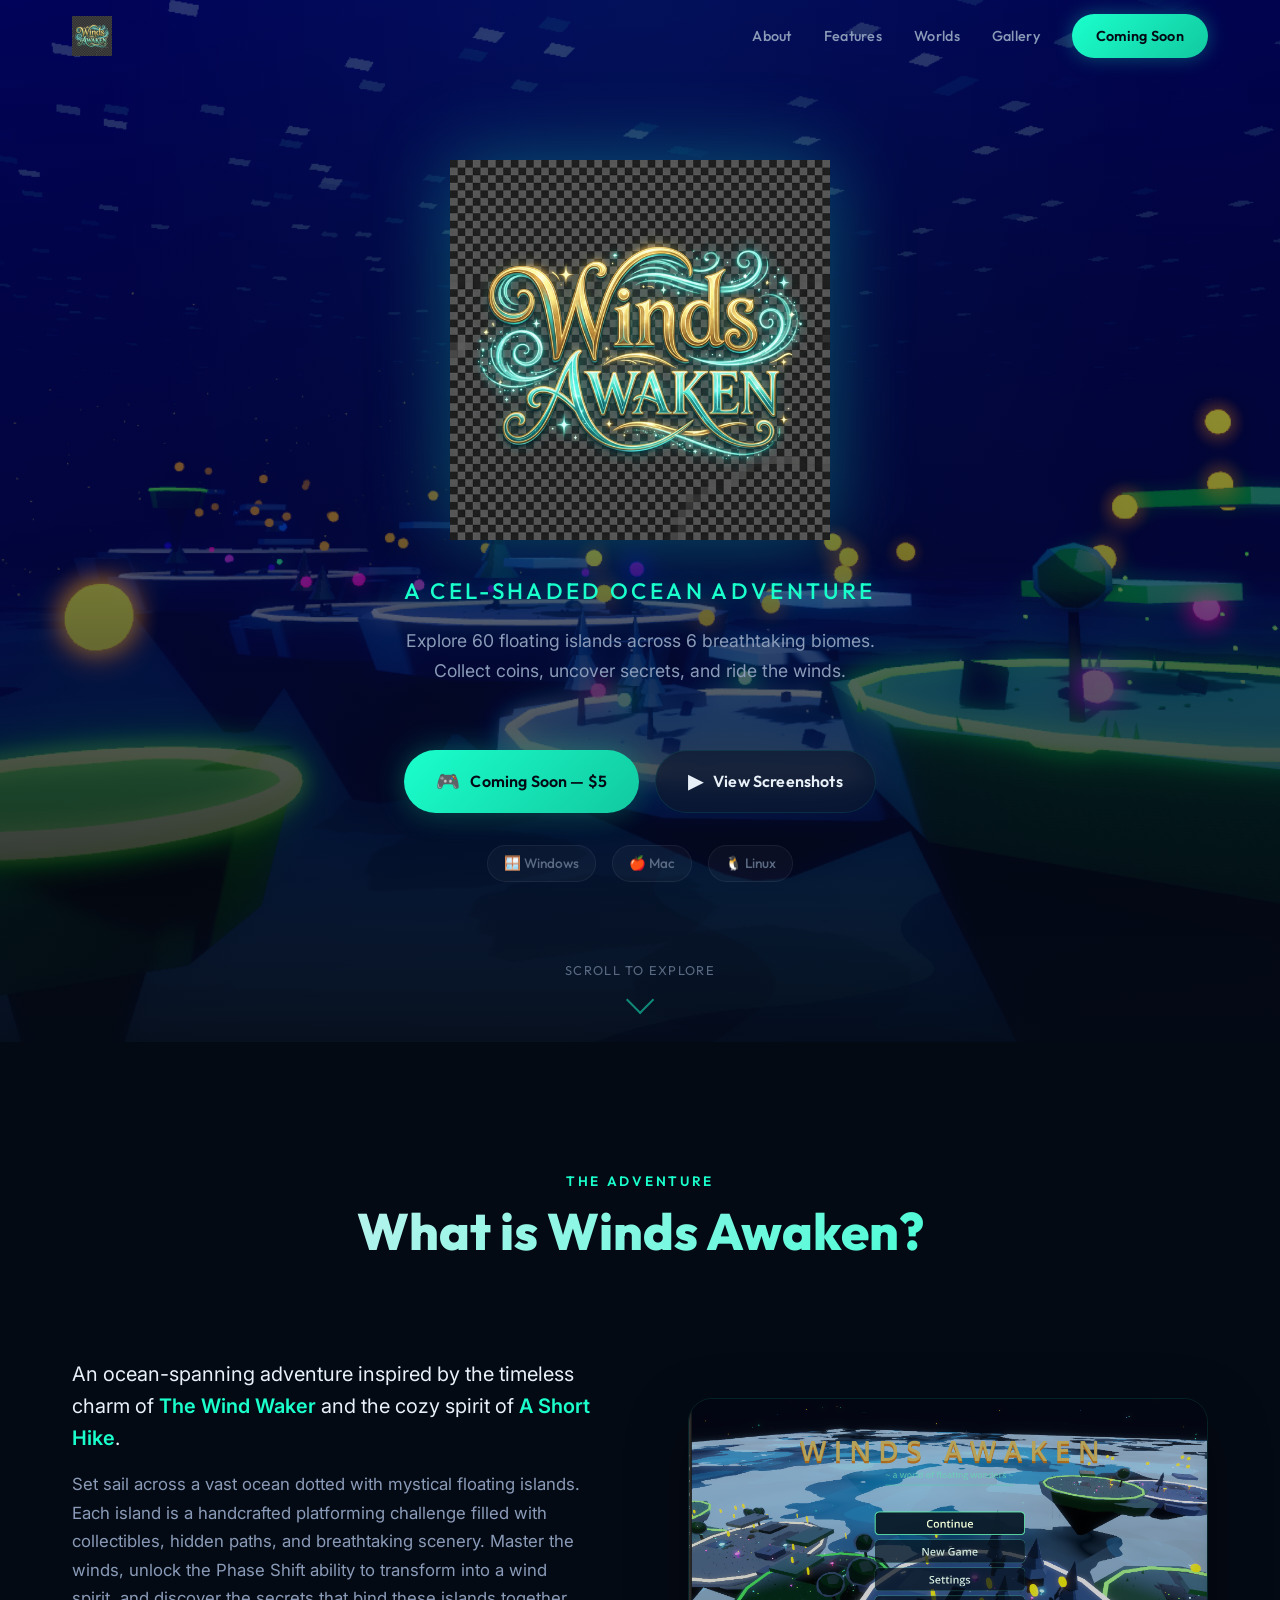
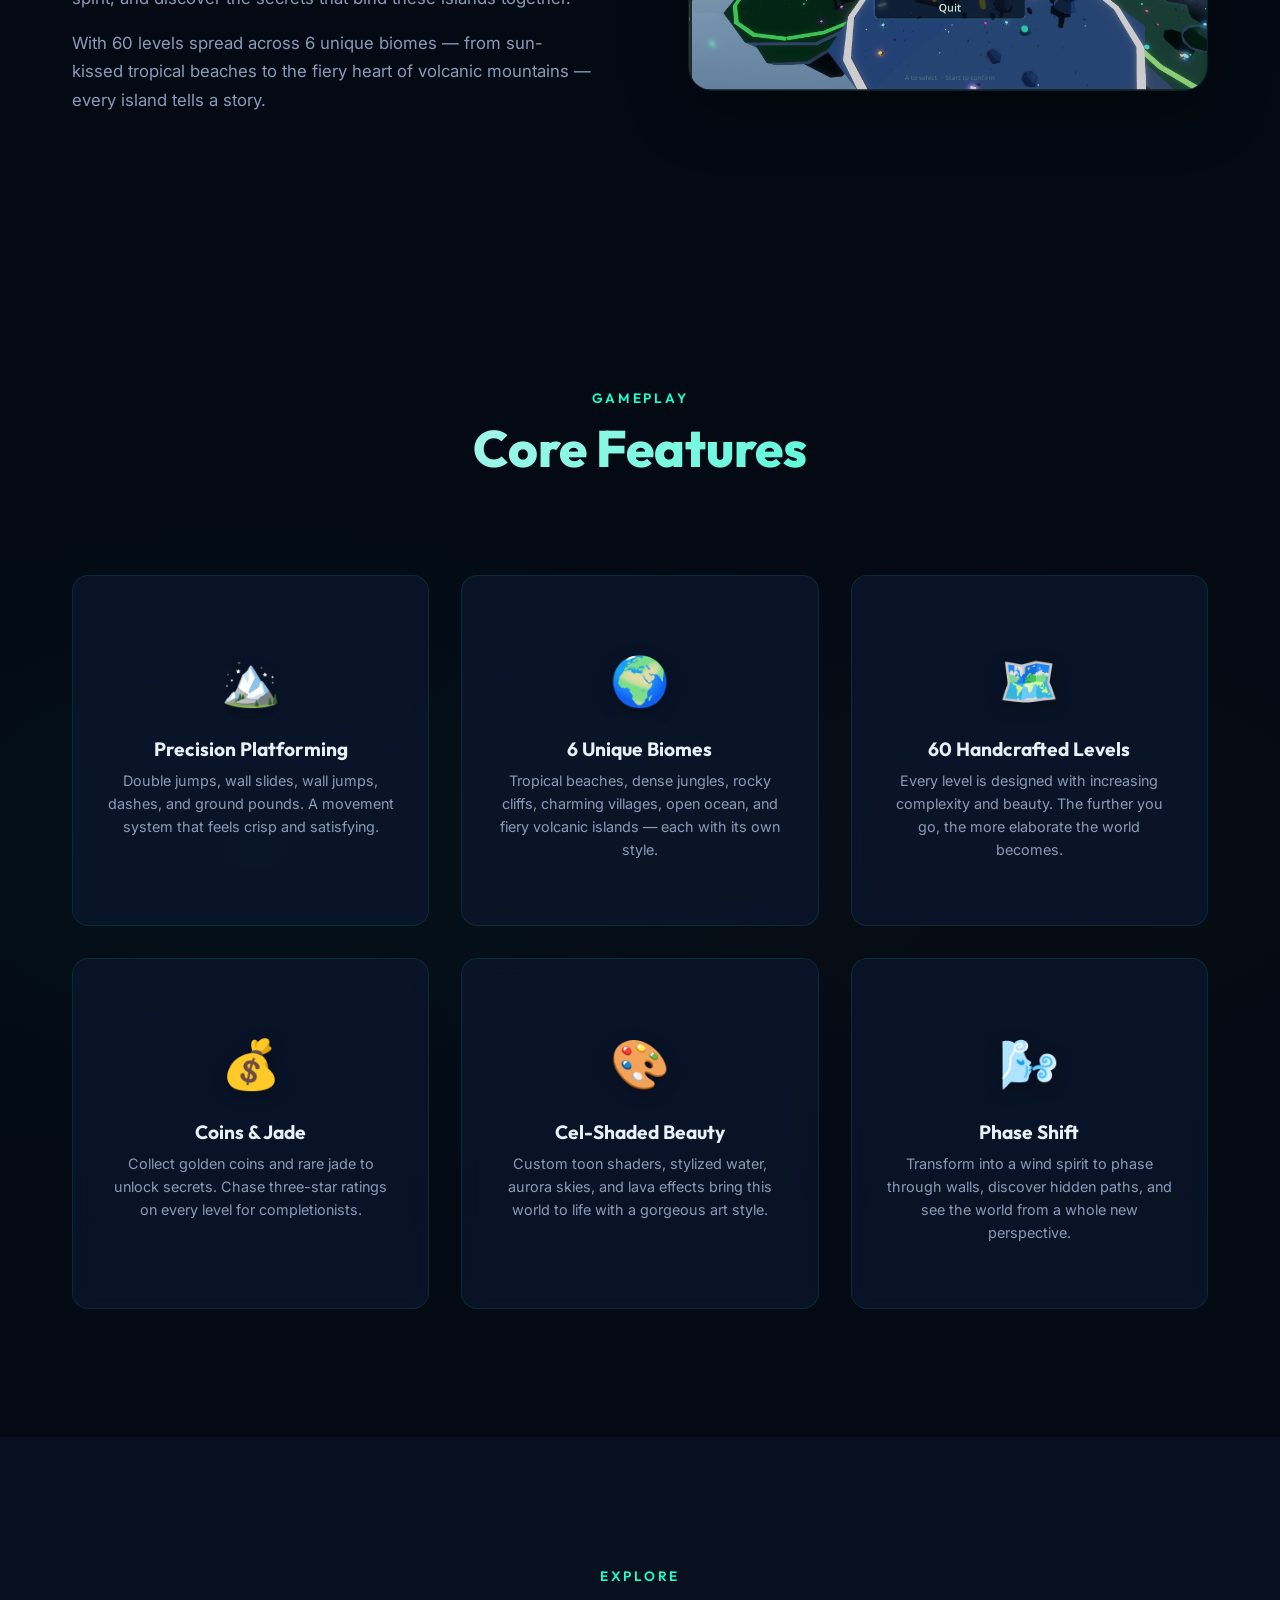
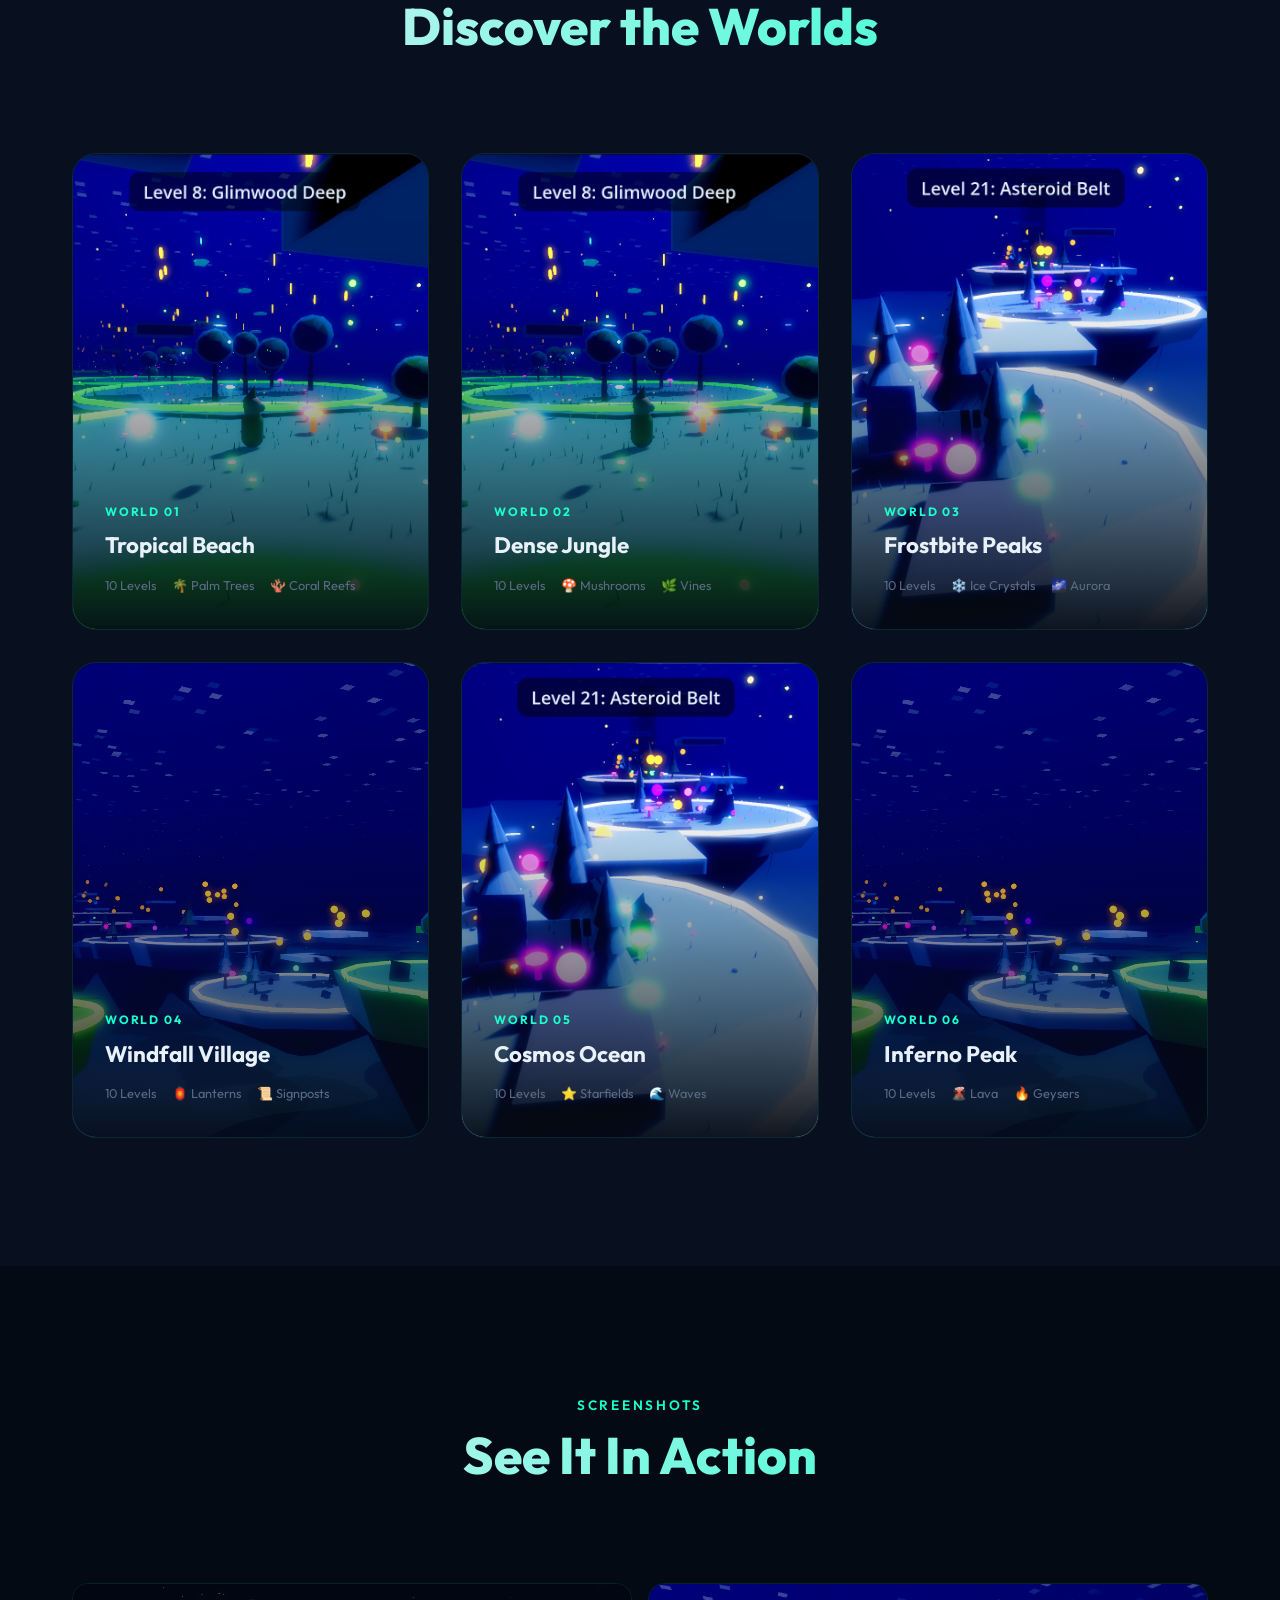
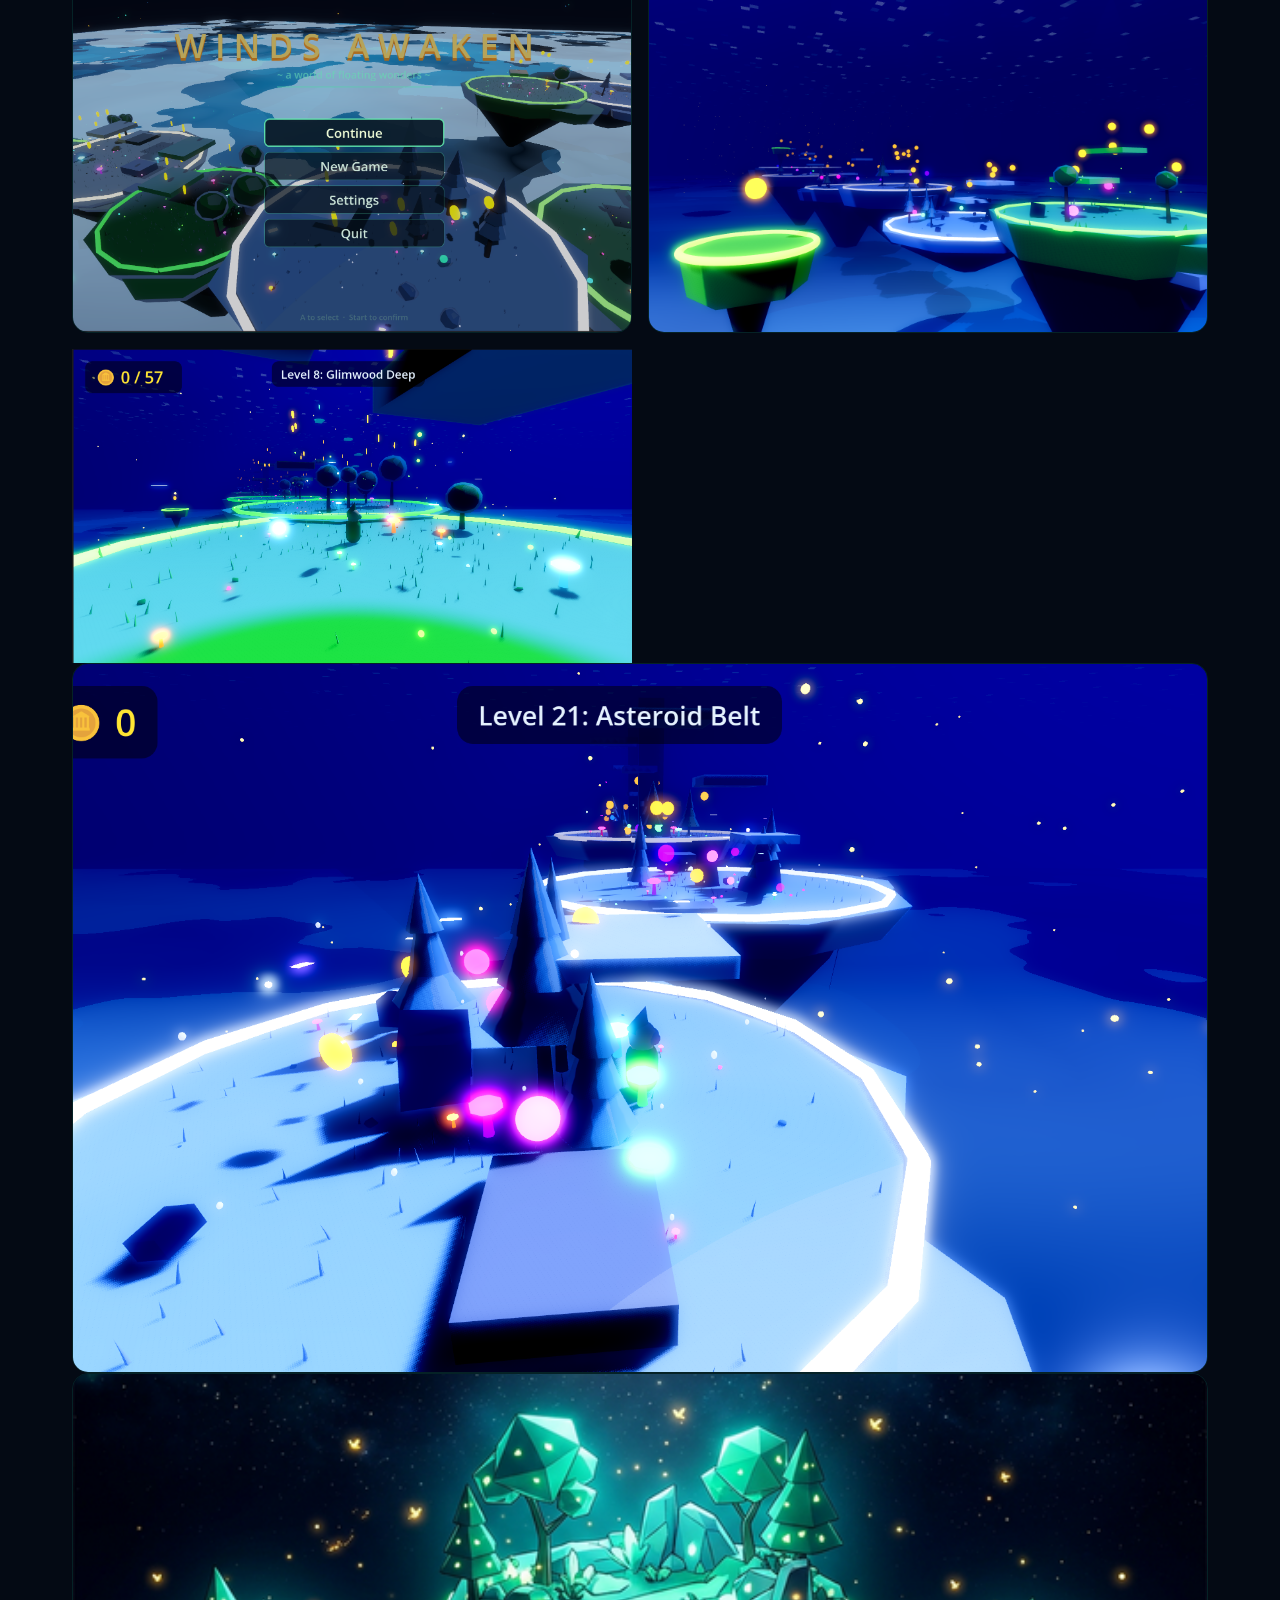
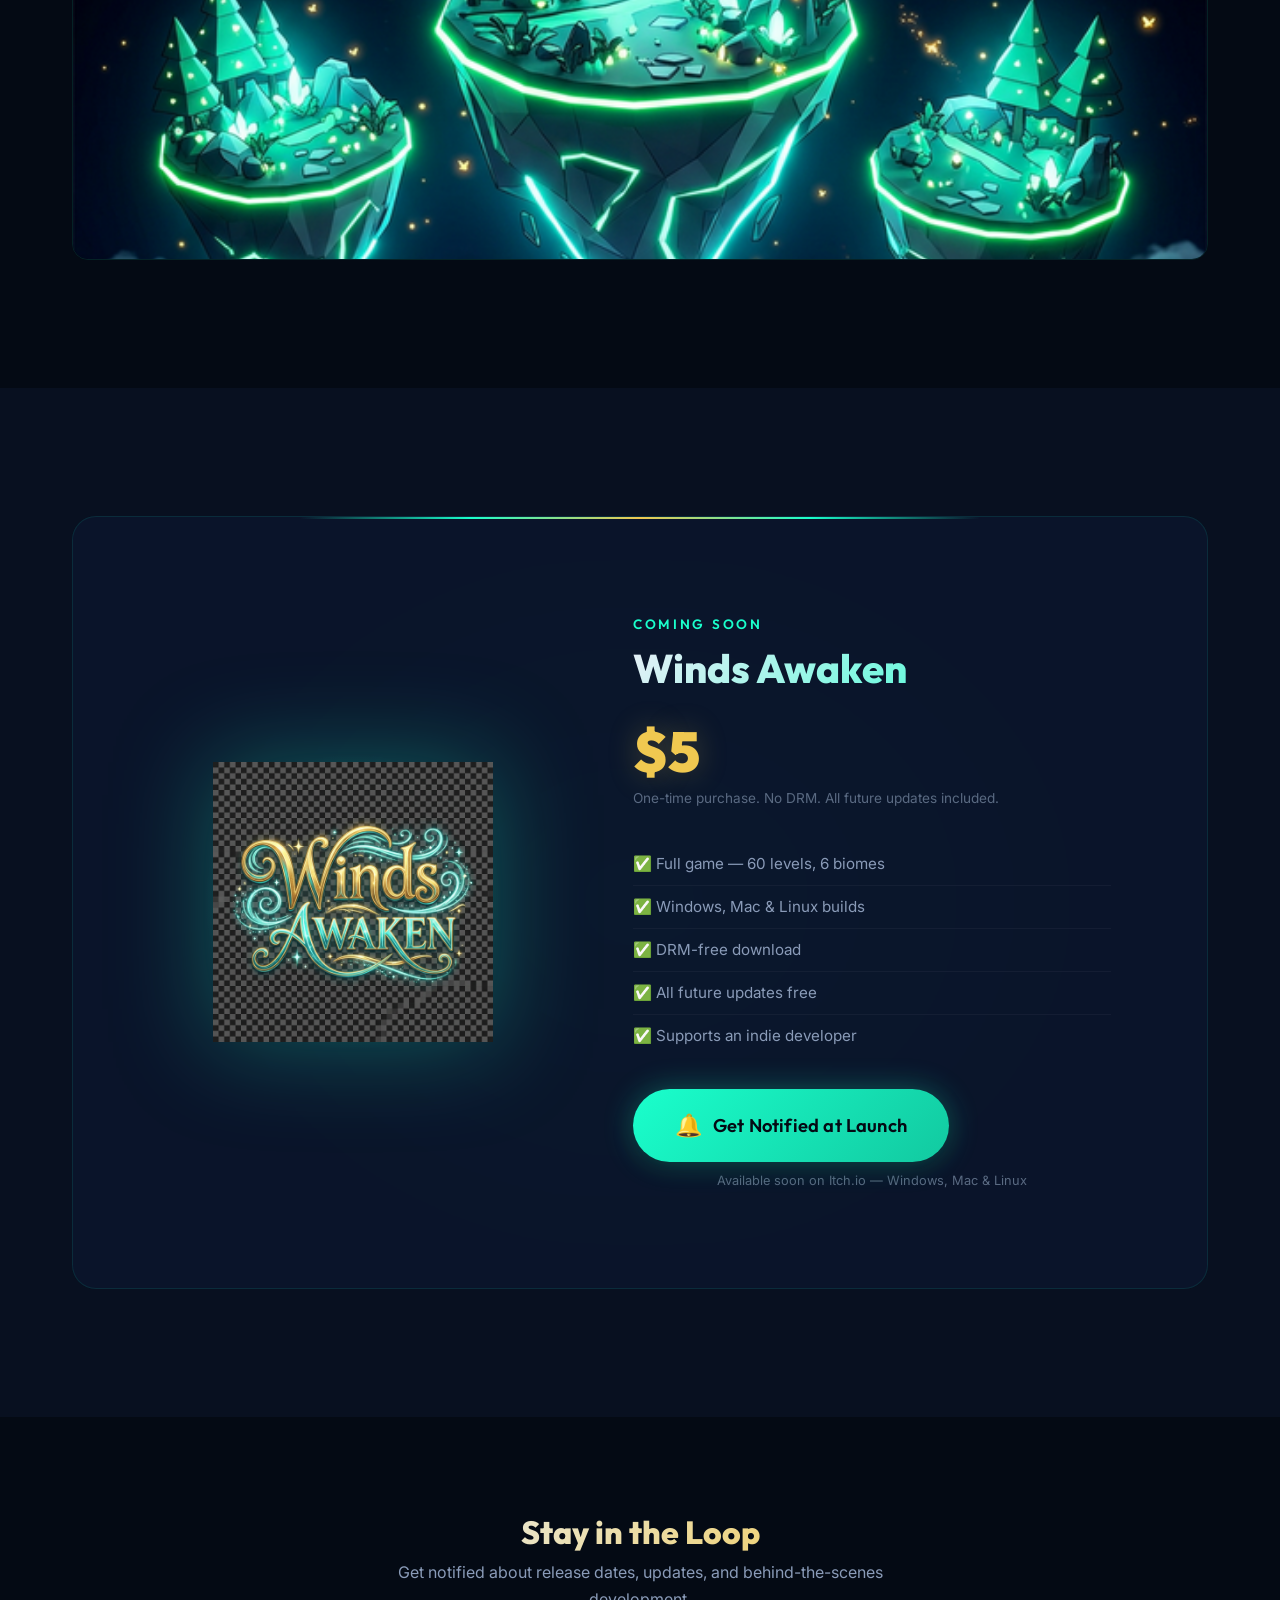
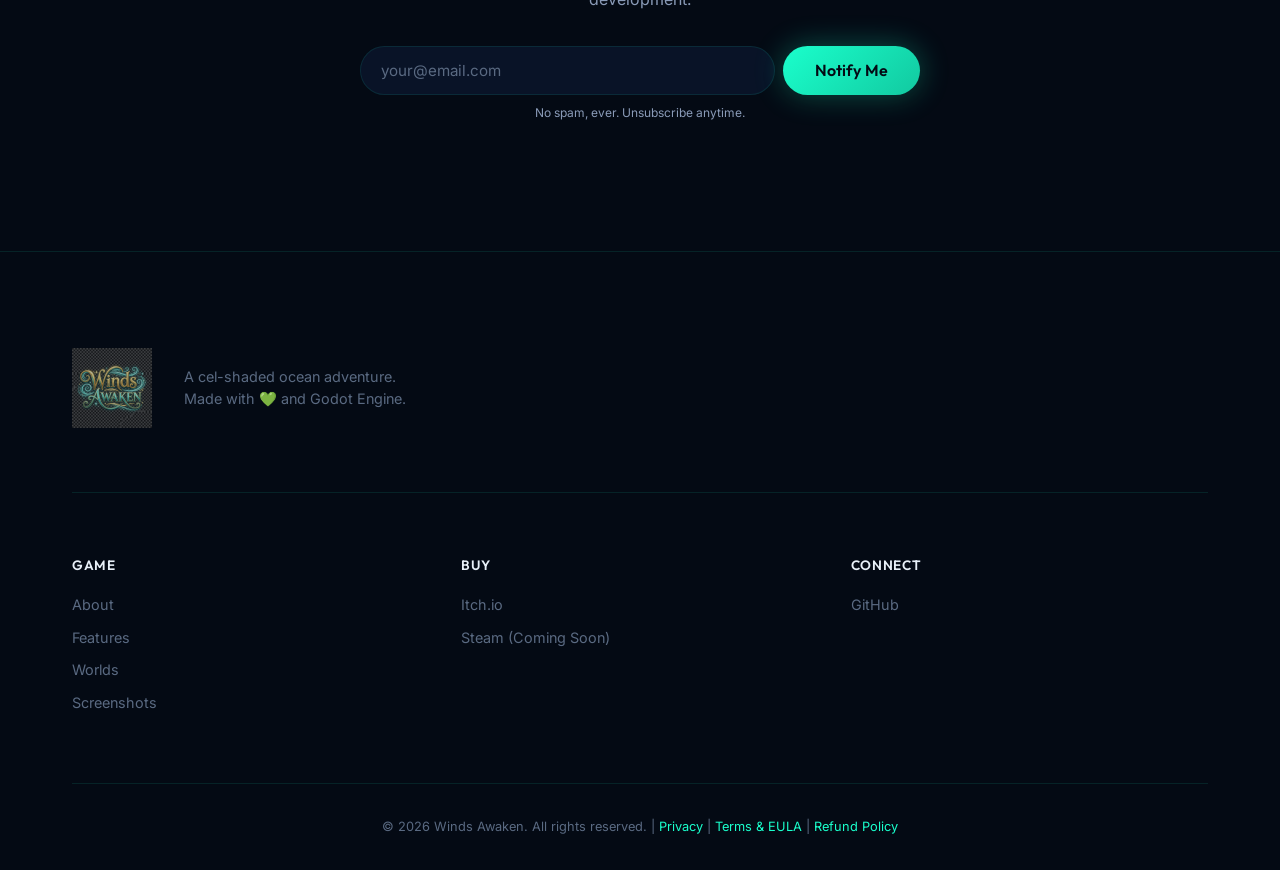
==== index.html @ 96339c9c "Initial website - Winds Awaken game landing page" ====
<!DOCTYPE html>
<html lang="en">

<head>
    <meta charset="UTF-8">
    <meta name="viewport" content="width=device-width, initial-scale=1.0">
    <title>Winds Awaken — Cel-Shaded Ocean Adventure</title>
    <meta name="description"
        content="Explore 60 handcrafted floating islands across 6 breathtaking biomes in this Wind Waker-inspired cel-shaded 3D platformer. Coming soon for Windows, Mac & Linux.">
    <meta name="keywords"
        content="Winds Awaken, indie game, 3D platformer, cel-shaded, Wind Waker, floating islands, adventure game">
    <meta property="og:title" content="Winds Awaken — Cel-Shaded Ocean Adventure">
    <meta property="og:description"
        content="Explore 60 floating islands across 6 breathtaking biomes. A Wind Waker-inspired cel-shaded 3D platformer.">
    <meta property="og:image" content="images/image2.png">
    <meta property="og:type" content="website">
    <meta name="twitter:card" content="summary_large_image">
    <link rel="preconnect" href="https://fonts.googleapis.com">
    <link rel="preconnect" href="https://fonts.gstatic.com" crossorigin>
    <link
        href="https://fonts.googleapis.com/css2?family=Outfit:wght@300;400;500;600;700;800;900&family=Inter:wght@300;400;500;600&display=swap"
        rel="stylesheet">
    <link rel="stylesheet" href="style.css">
    <link rel="icon" type="image/png" href="images/game_logo.png">
</head>

<body>
    <!-- Wind particles canvas -->
    <canvas id="wind-particles"></canvas>

    <!-- Navigation -->
    <nav id="main-nav">
        <div class="nav-inner">
            <a href="#" class="nav-logo">
                <img src="images/game_logo.png" alt="Winds Awaken Logo" class="nav-logo-img">
            </a>
            <div class="nav-links">
                <a href="#about" class="nav-link">About</a>
                <a href="#features" class="nav-link">Features</a>
                <a href="#worlds" class="nav-link">Worlds</a>
                <a href="#gallery" class="nav-link">Gallery</a>
                <a href="#buy" class="nav-link nav-cta">Coming Soon</a>
            </div>
            <button class="nav-toggle" id="nav-toggle" aria-label="Toggle navigation">
                <span></span><span></span><span></span>
            </button>
        </div>
    </nav>

    <!-- Hero Section -->
    <section id="hero">
        <div class="hero-bg">
            <img src="images/image2.png" alt="Winds Awaken — Floating Islands" class="hero-img">
            <div class="hero-overlay"></div>
        </div>
        <div class="hero-content">
            <img src="images/game_logo.png" alt="Winds Awaken" class="hero-logo" id="hero-logo">
            <p class="hero-tagline">A Cel-Shaded Ocean Adventure</p>
            <p class="hero-sub">Explore 60 floating islands across 6 breathtaking biomes.<br>Collect coins, uncover
                secrets, and ride the winds.</p>
            <div class="hero-actions">
                <a href="#buy" class="btn btn-primary" id="hero-buy-btn">
                    <span class="btn-icon">🎮</span>
                    Coming Soon — $5
                </a>
                <a href="#gallery" class="btn btn-secondary" id="hero-trailer-btn">
                    <span class="btn-icon">▶</span>
                    View Screenshots
                </a>
            </div>
            <div class="hero-platforms">
                <span class="platform-badge" id="platform-windows">🪟 Windows</span>
                <span class="platform-badge" id="platform-mac">🍎 Mac</span>
                <span class="platform-badge" id="platform-linux">🐧 Linux</span>
            </div>
        </div>
        <div class="hero-scroll-indicator" id="scroll-indicator">
            <span>Scroll to explore</span>
            <div class="scroll-arrow"></div>
        </div>
    </section>

    <!-- About Section -->
    <section id="about">
        <div class="section-inner">
            <div class="section-header">
                <span class="section-label">The Adventure</span>
                <h2>What is Winds Awaken?</h2>
            </div>
            <div class="about-grid">
                <div class="about-text">
                    <p class="about-lead">An ocean-spanning adventure inspired by the timeless charm of <strong>The Wind
                            Waker</strong> and the cozy spirit of <strong>A Short Hike</strong>.</p>
                    <p>Set sail across a vast ocean dotted with mystical floating islands. Each island is a handcrafted
                        platforming challenge filled with collectibles, hidden paths, and breathtaking scenery. Master
                        the winds, unlock the Phase Shift ability to transform into a wind spirit, and discover the
                        secrets that bind these islands together.</p>
                    <p>With 60 levels spread across 6 unique biomes — from sun-kissed tropical beaches to the fiery
                        heart of volcanic mountains — every island tells a story.</p>
                </div>
                <div class="about-visual">
                    <img src="images/title-screen.png" alt="Winds Awaken Title Screen" class="about-img">
                    <div class="about-img-glow"></div>
                </div>
            </div>
        </div>
    </section>

    <!-- Features Section -->
    <section id="features">
        <div class="section-inner">
            <div class="section-header">
                <span class="section-label">Gameplay</span>
                <h2>Core Features</h2>
            </div>
            <div class="features-grid">
                <div class="feature-card" id="feature-platforming">
                    <div class="feature-icon">🏔️</div>
                    <h3>Precision Platforming</h3>
                    <p>Double jumps, wall slides, wall jumps, dashes, and ground pounds. A movement system that feels
                        crisp and satisfying.</p>
                </div>
                <div class="feature-card" id="feature-worlds">
                    <div class="feature-icon">🌍</div>
                    <h3>6 Unique Biomes</h3>
                    <p>Tropical beaches, dense jungles, rocky cliffs, charming villages, open ocean, and fiery volcanic
                        islands — each with its own style.</p>
                </div>
                <div class="feature-card" id="feature-levels">
                    <div class="feature-icon">🗺️</div>
                    <h3>60 Handcrafted Levels</h3>
                    <p>Every level is designed with increasing complexity and beauty. The further you go, the more
                        elaborate the world becomes.</p>
                </div>
                <div class="feature-card" id="feature-collectibles">
                    <div class="feature-icon">💰</div>
                    <h3>Coins & Jade</h3>
                    <p>Collect golden coins and rare jade to unlock secrets. Chase three-star ratings on every level for
                        completionists.</p>
                </div>
                <div class="feature-card" id="feature-visuals">
                    <div class="feature-icon">🎨</div>
                    <h3>Cel-Shaded Beauty</h3>
                    <p>Custom toon shaders, stylized water, aurora skies, and lava effects bring this world to life with
                        a gorgeous art style.</p>
                </div>
                <div class="feature-card" id="feature-wind">
                    <div class="feature-icon">🌬️</div>
                    <h3>Phase Shift</h3>
                    <p>Transform into a wind spirit to phase through walls, discover hidden paths, and see the world
                        from a whole new perspective.</p>
                </div>
            </div>
        </div>
    </section>

    <!-- Worlds Section -->
    <section id="worlds">
        <div class="section-inner">
            <div class="section-header">
                <span class="section-label">Explore</span>
                <h2>Discover the Worlds</h2>
            </div>
            <div class="worlds-showcase">
                <div class="world-card active" id="world-tropical" data-world="tropical">
                    <div class="world-card-bg" style="background-image: url('images/image.png')"></div>
                    <div class="world-card-content">
                        <span class="world-number">World 01</span>
                        <h3>Tropical Beach</h3>
                        <p>Sun-kissed shores, swaying palm trees, and gentle ocean breezes. Your adventure begins here
                            among coral reefs and sandy dunes.</p>
                        <div class="world-stats">
                            <span>10 Levels</span>
                            <span>🌴 Palm Trees</span>
                            <span>🪸 Coral Reefs</span>
                        </div>
                    </div>
                </div>
                <div class="world-card" id="world-jungle" data-world="jungle">
                    <div class="world-card-bg" style="background-image: url('images/image.png')"></div>
                    <div class="world-card-content">
                        <span class="world-number">World 02</span>
                        <h3>Dense Jungle</h3>
                        <p>Ancient trees tower above a canopy of mystery. Glowing mushrooms light hidden paths through
                            the dense undergrowth.</p>
                        <div class="world-stats">
                            <span>10 Levels</span>
                            <span>🍄 Mushrooms</span>
                            <span>🌿 Vines</span>
                        </div>
                    </div>
                </div>
                <div class="world-card" id="world-cliff" data-world="cliff">
                    <div class="world-card-bg" style="background-image: url('images/3.png')"></div>
                    <div class="world-card-content">
                        <span class="world-number">World 03</span>
                        <h3>Frostbite Peaks</h3>
                        <p>Crystal ice formations and aurora-lit skies. Navigate slippery surfaces and frozen waterfalls
                            in this winter wonderland.</p>
                        <div class="world-stats">
                            <span>10 Levels</span>
                            <span>❄️ Ice Crystals</span>
                            <span>🌌 Aurora</span>
                        </div>
                    </div>
                </div>
                <div class="world-card" id="world-village" data-world="village">
                    <div class="world-card-bg" style="background-image: url('images/image2.png')"></div>
                    <div class="world-card-content">
                        <span class="world-number">World 04</span>
                        <h3>Windfall Village</h3>
                        <p>A cozy settlement floating among the clouds. Barrels, crates, and lantern-lit pathways hold
                            secrets in every corner.</p>
                        <div class="world-stats">
                            <span>10 Levels</span>
                            <span>🏮 Lanterns</span>
                            <span>📜 Signposts</span>
                        </div>
                    </div>
                </div>
                <div class="world-card" id="world-ocean" data-world="ocean">
                    <div class="world-card-bg" style="background-image: url('images/3.png')"></div>
                    <div class="world-card-content">
                        <span class="world-number">World 05</span>
                        <h3>Cosmos Ocean</h3>
                        <p>Sail the starlit open waters. The boundaries between sky and sea blur in this ethereal,
                            dreamlike biome.</p>
                        <div class="world-stats">
                            <span>10 Levels</span>
                            <span>⭐ Starfields</span>
                            <span>🌊 Waves</span>
                        </div>
                    </div>
                </div>
                <div class="world-card" id="world-volcanic" data-world="volcanic">
                    <div class="world-card-bg" style="background-image: url('images/image2.png')"></div>
                    <div class="world-card-content">
                        <span class="world-number">World 06</span>
                        <h3>Inferno Peak</h3>
                        <p>The ultimate challenge. Rivers of lava, erupting geysers, and platforms that crumble beneath
                            your feet.</p>
                        <div class="world-stats">
                            <span>10 Levels</span>
                            <span>🌋 Lava</span>
                            <span>🔥 Geysers</span>
                        </div>
                    </div>
                </div>
            </div>
        </div>
    </section>

    <!-- Gallery Section -->
    <section id="gallery">
        <div class="section-inner">
            <div class="section-header">
                <span class="section-label">Screenshots</span>
                <h2>See It In Action</h2>
            </div>
            <div class="gallery-grid">
                <div class="gallery-item" id="gallery-1">
                    <img src="images/title-screen.png" alt="Winds Awaken Title Screen" loading="lazy">
                    <div class="gallery-caption">Title Screen</div>
                </div>
                <div class="gallery-item" id="gallery-2">
                    <img src="images/image2.png" alt="Floating Islands Overview" loading="lazy">
                    <div class="gallery-caption">Floating Islands — World Overview</div>
                </div>
                <img src="images/image.png" alt="Glimwood Deep — Level 8" loading="lazy">
                <div class="gallery-caption">Glimwood Deep — Level 8</div>
            </div>
            <div class="gallery-item" id="gallery-4">
                <img src="images/3.png" alt="Asteroid Belt — Level 21" loading="lazy">
                <div class="gallery-caption">Asteroid Belt — Level 21</div>
            </div>
            <div class="gallery-item gallery-wide" id="gallery-5">
                <img src="images/menu_bg.png" alt="Winds Awaken — Title Screen View" loading="lazy">
                <div class="gallery-caption">The World of Winds Awaken</div>
            </div>
        </div>
        </div>
    </section>

    <!-- Lightbox -->
    <div class="lightbox" id="lightbox">
        <button class="lightbox-close" id="lightbox-close" aria-label="Close lightbox">&times;</button>
        <button class="lightbox-nav lightbox-prev" id="lightbox-prev" aria-label="Previous image">&#8249;</button>
        <button class="lightbox-nav lightbox-next" id="lightbox-next" aria-label="Next image">&#8250;</button>
        <img src="" alt="" class="lightbox-img" id="lightbox-img">
        <div class="lightbox-caption" id="lightbox-caption"></div>
    </div>

    <!-- Buy Section -->
    <section id="buy">
        <div class="section-inner">
            <div class="buy-container">
                <div class="buy-visual">
                    <img src="images/game_logo.png" alt="Winds Awaken" class="buy-logo">
                    <div class="buy-glow"></div>
                </div>
                <div class="buy-content">
                    <span class="section-label">Coming Soon</span>
                    <h2>Winds Awaken</h2>
                    <div class="price-tag">
                        <span class="price-amount">$5</span>
                        <span class="price-note">One-time purchase. No DRM. All future updates included.</span>
                    </div>
                    <ul class="buy-includes">
                        <li>✅ Full game — 60 levels, 6 biomes</li>
                        <li>✅ Windows, Mac & Linux builds</li>
                        <li>✅ DRM-free download</li>
                        <li>✅ All future updates free</li>
                        <li>✅ Supports an indie developer</li>
                    </ul>
                    <div class="buy-buttons">
                        <a href="#newsletter" class="btn btn-primary btn-lg" id="buy-notify-btn">
                            <span class="btn-icon">🔔</span>
                            Get Notified at Launch
                        </a>
                        <p class="buy-itch-note">Available soon on Itch.io — Windows, Mac & Linux</p>
                        <!-- 
                            When ready to sell, replace the button above with Itch.io embed widget:
                            <iframe frameborder="0" src="https://itch.io/embed/YOUR_GAME_ID?dark=true" 
                                width="552" height="167">
                                <a href="https://ericdataplus.itch.io/winds-awaken">
                                    Winds Awaken
                                </a>
                            </iframe>
                        -->
                    </div>
                </div>
            </div>
        </div>
    </section>

    <!-- Newsletter / Wishlist -->
    <section id="newsletter">
        <div class="section-inner">
            <div class="newsletter-container">
                <h2>Stay in the Loop</h2>
                <p>Get notified about release dates, updates, and behind-the-scenes development.</p>
                <form class="newsletter-form" id="newsletter-form">
                    <input type="email" placeholder="your@email.com" class="newsletter-input" id="newsletter-email"
                        required>
                    <button type="submit" class="btn btn-primary" id="newsletter-submit">Notify Me</button>
                </form>
                <p class="newsletter-note">No spam, ever. Unsubscribe anytime.</p>
            </div>
        </div>
    </section>

    <!-- Footer -->
    <footer id="footer">
        <div class="footer-inner">
            <div class="footer-brand">
                <img src="images/game_logo.png" alt="Winds Awaken" class="footer-logo">
                <p>A cel-shaded ocean adventure.<br>Made with 💚 and Godot Engine.</p>
            </div>
            <div class="footer-links">
                <div class="footer-col">
                    <h4>Game</h4>
                    <a href="#about">About</a>
                    <a href="#features">Features</a>
                    <a href="#worlds">Worlds</a>
                    <a href="#gallery">Screenshots</a>
                </div>
                <div class="footer-col">
                    <h4>Buy</h4>
                    <a href="#buy">Itch.io</a>
                    <a href="#buy">Steam (Coming Soon)</a>
                </div>
                <div class="footer-col">
                    <h4>Connect</h4>
                    <a href="https://github.com/Ericdataplus" target="_blank" rel="noopener">GitHub</a>
                </div>
            </div>
            <div class="footer-bottom">
                <p>&copy; 2026 Winds Awaken. All rights reserved. | <a href="privacy.html">Privacy</a> | <a
                        href="terms.html">Terms & EULA</a> | <a href="refund.html">Refund Policy</a></p>
            </div>
        </div>
    </footer>

    <script src="script.js"></script>
</body>

</html>
---- style.css ----
/* ═══════════════════════════════════════════════════════════
   WINDS AWAKEN — Game Landing Page Styles
   Cel-shaded ocean adventure — Wind Waker inspired
   ═══════════════════════════════════════════════════════════ */

/* ─── Design Tokens ───────────────────────────────────── */
:root {
    /* Primary palette — teal/gold like the logo */
    --clr-primary: #1affcc;
    --clr-primary-dark: #12c9a0;
    --clr-primary-glow: rgba(26, 255, 204, 0.3);
    --clr-accent: #f0c850;
    --clr-accent-glow: rgba(240, 200, 80, 0.25);

    /* Background layers */
    --clr-bg-deep: #040a14;
    --clr-bg: #081020;
    --clr-bg-card: rgba(12, 24, 48, 0.7);
    --clr-bg-card-hover: rgba(20, 40, 70, 0.85);
    --clr-bg-glass: rgba(8, 16, 32, 0.6);

    /* Text */
    --clr-text: #e8f0f8;
    --clr-text-muted: #8a9bb8;
    --clr-text-dim: #5a6a82;

    /* Borders */
    --clr-border: rgba(26, 255, 204, 0.1);
    --clr-border-hover: rgba(26, 255, 204, 0.25);

    /* Fonts */
    --font-display: 'Outfit', sans-serif;
    --font-body: 'Inter', sans-serif;

    /* Spacing */
    --space-xs: 0.5rem;
    --space-sm: 1rem;
    --space-md: 2rem;
    --space-lg: 4rem;
    --space-xl: 6rem;
    --space-2xl: 8rem;

    /* Sizing */
    --max-width: 1200px;
    --nav-height: 72px;

    /* Transitions */
    --ease-out: cubic-bezier(0.16, 1, 0.3, 1);
    --ease-bounce: cubic-bezier(0.34, 1.56, 0.64, 1);

    /* Borders */
    --radius-sm: 8px;
    --radius-md: 16px;
    --radius-lg: 24px;
    --radius-pill: 999px;
}

/* ─── Reset / Base ────────────────────────────────────── */
*, *::before, *::after {
    margin: 0;
    padding: 0;
    box-sizing: border-box;
}

html {
    scroll-behavior: smooth;
    scroll-padding-top: var(--nav-height);
}

body {
    font-family: var(--font-body);
    background: var(--clr-bg-deep);
    color: var(--clr-text);
    line-height: 1.7;
    overflow-x: hidden;
    -webkit-font-smoothing: antialiased;
    -moz-osx-font-smoothing: grayscale;
}

h1, h2, h3, h4, h5, h6 {
    font-family: var(--font-display);
    font-weight: 700;
    line-height: 1.2;
}

a {
    text-decoration: none;
    color: var(--clr-primary);
    transition: color 0.3s var(--ease-out);
}

img {
    max-width: 100%;
    height: auto;
    display: block;
}

/* ─── Wind Particles Canvas ───────────────────────────── */
#wind-particles {
    position: fixed;
    top: 0;
    left: 0;
    width: 100%;
    height: 100%;
    z-index: 0;
    pointer-events: none;
    opacity: 0.4;
}

/* ─── Navigation ──────────────────────────────────────── */
#main-nav {
    position: fixed;
    top: 0;
    left: 0;
    right: 0;
    height: var(--nav-height);
    z-index: 1000;
    transition: all 0.4s var(--ease-out);
    background: transparent;
}

#main-nav.scrolled {
    background: rgba(4, 10, 20, 0.92);
    backdrop-filter: blur(20px) saturate(1.5);
    -webkit-backdrop-filter: blur(20px) saturate(1.5);
    border-bottom: 1px solid var(--clr-border);
    box-shadow: 0 4px 30px rgba(0, 0, 0, 0.3);
}

.nav-inner {
    max-width: var(--max-width);
    margin: 0 auto;
    padding: 0 var(--space-md);
    height: 100%;
    display: flex;
    align-items: center;
    justify-content: space-between;
}

.nav-logo-img {
    height: 40px;
    width: auto;
    transition: transform 0.3s var(--ease-bounce);
}

.nav-logo:hover .nav-logo-img {
    transform: scale(1.05);
}

.nav-links {
    display: flex;
    align-items: center;
    gap: var(--space-md);
}

.nav-link {
    font-family: var(--font-display);
    font-size: 0.9rem;
    font-weight: 500;
    color: var(--clr-text-muted);
    letter-spacing: 0.02em;
    transition: color 0.3s var(--ease-out);
    position: relative;
}

.nav-link::after {
    content: '';
    position: absolute;
    bottom: -4px;
    left: 0;
    width: 0;
    height: 2px;
    background: var(--clr-primary);
    transition: width 0.3s var(--ease-out);
    border-radius: 2px;
}

.nav-link:hover {
    color: var(--clr-text);
}

.nav-link:hover::after {
    width: 100%;
}

.nav-cta {
    background: linear-gradient(135deg, var(--clr-primary), var(--clr-primary-dark));
    color: var(--clr-bg-deep) !important;
    padding: 10px 24px;
    border-radius: var(--radius-pill);
    font-weight: 600;
    box-shadow: 0 0 20px var(--clr-primary-glow);
    transition: all 0.3s var(--ease-out);
}

.nav-cta::after {
    display: none;
}

.nav-cta:hover {
    transform: translateY(-2px);
    box-shadow: 0 4px 30px var(--clr-primary-glow), 0 0 40px var(--clr-primary-glow);
}

.nav-toggle {
    display: none;
    flex-direction: column;
    gap: 5px;
    background: none;
    border: none;
    cursor: pointer;
    padding: 8px;
}

.nav-toggle span {
    width: 24px;
    height: 2px;
    background: var(--clr-text);
    border-radius: 2px;
    transition: all 0.3s var(--ease-out);
}

/* ─── Buttons ─────────────────────────────────────────── */
.btn {
    display: inline-flex;
    align-items: center;
    gap: 10px;
    padding: 14px 32px;
    border-radius: var(--radius-pill);
    font-family: var(--font-display);
    font-size: 1rem;
    font-weight: 600;
    letter-spacing: 0.01em;
    cursor: pointer;
    border: none;
    transition: all 0.35s var(--ease-out);
    position: relative;
    overflow: hidden;
}

.btn::before {
    content: '';
    position: absolute;
    inset: 0;
    background: linear-gradient(135deg, rgba(255,255,255,0.1), transparent);
    opacity: 0;
    transition: opacity 0.3s;
}

.btn:hover::before {
    opacity: 1;
}

.btn-primary {
    background: linear-gradient(135deg, var(--clr-primary), var(--clr-primary-dark));
    color: var(--clr-bg-deep);
    box-shadow: 0 0 30px var(--clr-primary-glow), 0 6px 20px rgba(0, 0, 0, 0.3);
}

.btn-primary:hover {
    transform: translateY(-3px) scale(1.02);
    box-shadow: 0 0 50px var(--clr-primary-glow), 0 10px 30px rgba(0, 0, 0, 0.4);
    color: var(--clr-bg-deep);
}

.btn-secondary {
    background: var(--clr-bg-card);
    color: var(--clr-text);
    border: 1px solid var(--clr-border);
    backdrop-filter: blur(10px);
}

.btn-secondary:hover {
    background: var(--clr-bg-card-hover);
    border-color: var(--clr-border-hover);
    transform: translateY(-3px);
    color: var(--clr-text);
}

.btn-lg {
    padding: 18px 42px;
    font-size: 1.15rem;
}

.btn-icon {
    font-size: 1.2em;
}

/* ─── Hero Section ────────────────────────────────────── */
#hero {
    position: relative;
    min-height: 100vh;
    display: flex;
    align-items: center;
    justify-content: center;
    overflow: hidden;
}

.hero-bg {
    position: absolute;
    inset: 0;
    z-index: 0;
}

.hero-img {
    width: 100%;
    height: 100%;
    object-fit: cover;
    object-position: center 40%;
    transform: scale(1.05);
    animation: heroZoom 20s ease-in-out infinite alternate;
}

@keyframes heroZoom {
    0% { transform: scale(1.05); }
    100% { transform: scale(1.12); }
}

.hero-overlay {
    position: absolute;
    inset: 0;
    background: 
        linear-gradient(180deg, 
            rgba(4, 10, 20, 0.3) 0%,
            rgba(4, 10, 20, 0.5) 50%,
            rgba(4, 10, 20, 0.95) 100%
        ),
        radial-gradient(ellipse at center top, 
            rgba(26, 255, 204, 0.08) 0%, 
            transparent 60%
        );
}

.hero-content {
    position: relative;
    z-index: 2;
    text-align: center;
    padding: var(--space-md);
    max-width: 800px;
    animation: fadeInUp 1s var(--ease-out);
}

@keyframes fadeInUp {
    from {
        opacity: 0;
        transform: translateY(40px);
    }
    to {
        opacity: 1;
        transform: translateY(0);
    }
}

.hero-logo {
    width: 380px;
    max-width: 80vw;
    margin: 0 auto var(--space-md);
    filter: drop-shadow(0 0 40px var(--clr-primary-glow));
    animation: logoFloat 6s ease-in-out infinite;
}

@keyframes logoFloat {
    0%, 100% { transform: translateY(0); }
    50% { transform: translateY(-12px); }
}

.hero-tagline {
    font-family: var(--font-display);
    font-size: 1.4rem;
    font-weight: 500;
    color: var(--clr-primary);
    letter-spacing: 0.15em;
    text-transform: uppercase;
    margin-bottom: var(--space-sm);
    text-shadow: 0 0 20px var(--clr-primary-glow);
}

.hero-sub {
    font-size: 1.1rem;
    color: var(--clr-text-muted);
    margin-bottom: var(--space-lg);
    max-width: 600px;
    margin-left: auto;
    margin-right: auto;
}

.hero-actions {
    display: flex;
    gap: var(--space-sm);
    justify-content: center;
    flex-wrap: wrap;
    margin-bottom: var(--space-md);
}

.hero-platforms {
    display: flex;
    gap: var(--space-sm);
    justify-content: center;
    flex-wrap: wrap;
}

.platform-badge {
    font-family: var(--font-display);
    font-size: 0.85rem;
    font-weight: 500;
    color: var(--clr-text-dim);
    padding: 6px 16px;
    border-radius: var(--radius-pill);
    border: 1px solid rgba(255, 255, 255, 0.06);
    background: rgba(255, 255, 255, 0.03);
}

.hero-scroll-indicator {
    position: absolute;
    bottom: var(--space-md);
    left: 50%;
    transform: translateX(-50%);
    z-index: 2;
    text-align: center;
    animation: pulseDown 2s ease-in-out infinite;
}

.hero-scroll-indicator span {
    font-family: var(--font-display);
    font-size: 0.8rem;
    color: var(--clr-text-dim);
    letter-spacing: 0.1em;
    text-transform: uppercase;
    display: block;
    margin-bottom: 8px;
}

.scroll-arrow {
    width: 20px;
    height: 20px;
    border-right: 2px solid var(--clr-primary);
    border-bottom: 2px solid var(--clr-primary);
    transform: rotate(45deg);
    margin: 0 auto;
    opacity: 0.5;
}

@keyframes pulseDown {
    0%, 100% { opacity: 0.4; transform: translateX(-50%) translateY(0); }
    50% { opacity: 0.8; transform: translateX(-50%) translateY(8px); }
}

/* ─── Sections Common ─────────────────────────────────── */
section {
    position: relative;
    z-index: 1;
    padding: var(--space-2xl) 0;
}

.section-inner {
    max-width: var(--max-width);
    margin: 0 auto;
    padding: 0 var(--space-md);
}

.section-header {
    text-align: center;
    margin-bottom: var(--space-xl);
}

.section-label {
    font-family: var(--font-display);
    font-size: 0.85rem;
    font-weight: 600;
    color: var(--clr-primary);
    letter-spacing: 0.2em;
    text-transform: uppercase;
    display: block;
    margin-bottom: var(--space-xs);
}

.section-header h2 {
    font-size: clamp(2rem, 5vw, 3.2rem);
    font-weight: 800;
    background: linear-gradient(135deg, var(--clr-text), var(--clr-primary));
    -webkit-background-clip: text;
    background-clip: text;
    -webkit-text-fill-color: transparent;
}

/* ─── About Section ───────────────────────────────────── */
.about-grid {
    display: grid;
    grid-template-columns: 1fr 1fr;
    gap: var(--space-xl);
    align-items: center;
}

.about-text {
    font-size: 1.05rem;
    color: var(--clr-text-muted);
}

.about-lead {
    font-size: 1.25rem;
    color: var(--clr-text);
    margin-bottom: var(--space-md);
    line-height: 1.6;
}

.about-text p {
    margin-bottom: var(--space-sm);
}

.about-text strong {
    color: var(--clr-primary);
    font-weight: 600;
}

.about-visual {
    position: relative;
}

.about-img {
    border-radius: var(--radius-lg);
    border: 1px solid var(--clr-border);
    box-shadow: 0 20px 60px rgba(0, 0, 0, 0.4);
    transition: transform 0.5s var(--ease-out);
}

.about-visual:hover .about-img {
    transform: scale(1.02) rotate(-1deg);
}

.about-img-glow {
    position: absolute;
    inset: -20px;
    background: radial-gradient(ellipse at center, var(--clr-primary-glow), transparent 70%);
    opacity: 0;
    transition: opacity 0.5s;
    z-index: -1;
    border-radius: var(--radius-lg);
}

.about-visual:hover .about-img-glow {
    opacity: 1;
}

/* ─── Features Section ────────────────────────────────── */
#features {
    background: 
        radial-gradient(ellipse at 20% 50%, rgba(26, 255, 204, 0.03) 0%, transparent 50%),
        radial-gradient(ellipse at 80% 50%, rgba(240, 200, 80, 0.02) 0%, transparent 50%);
}

.features-grid {
    display: grid;
    grid-template-columns: repeat(3, 1fr);
    gap: var(--space-md);
}

.feature-card {
    background: var(--clr-bg-card);
    border: 1px solid var(--clr-border);
    border-radius: var(--radius-md);
    padding: var(--space-lg) var(--space-md);
    text-align: center;
    transition: all 0.4s var(--ease-out);
    backdrop-filter: blur(10px);
    position: relative;
    overflow: hidden;
}

.feature-card::before {
    content: '';
    position: absolute;
    top: 0;
    left: 0;
    right: 0;
    height: 3px;
    background: linear-gradient(90deg, transparent, var(--clr-primary), transparent);
    opacity: 0;
    transition: opacity 0.4s;
}

.feature-card:hover {
    transform: translateY(-8px);
    background: var(--clr-bg-card-hover);
    border-color: var(--clr-border-hover);
    box-shadow: 0 20px 50px rgba(0, 0, 0, 0.3), 0 0 40px var(--clr-primary-glow);
}

.feature-card:hover::before {
    opacity: 1;
}

.feature-icon {
    font-size: 3rem;
    margin-bottom: var(--space-sm);
    display: block;
    filter: drop-shadow(0 4px 8px rgba(0,0,0,0.3));
}

.feature-card h3 {
    font-size: 1.2rem;
    font-weight: 700;
    margin-bottom: var(--space-xs);
    color: var(--clr-text);
}

.feature-card p {
    font-size: 0.9rem;
    color: var(--clr-text-muted);
    line-height: 1.6;
}

/* ─── Worlds Section ──────────────────────────────────── */
#worlds {
    background: var(--clr-bg);
}

.worlds-showcase {
    display: grid;
    grid-template-columns: repeat(3, 1fr);
    gap: var(--space-md);
}

.world-card {
    position: relative;
    border-radius: var(--radius-lg);
    overflow: hidden;
    aspect-ratio: 3/4;
    cursor: pointer;
    transition: all 0.5s var(--ease-out);
    border: 1px solid var(--clr-border);
}

.world-card-bg {
    position: absolute;
    inset: 0;
    background-size: cover;
    background-position: center;
    transition: transform 0.6s var(--ease-out);
}

.world-card::after {
    content: '';
    position: absolute;
    inset: 0;
    background: linear-gradient(180deg, transparent 30%, rgba(4, 10, 20, 0.95) 100%);
    z-index: 1;
}

.world-card:hover {
    transform: translateY(-8px) scale(1.02);
    border-color: var(--clr-primary);
    box-shadow: 0 20px 50px rgba(0, 0, 0, 0.5), 0 0 30px var(--clr-primary-glow);
}

.world-card:hover .world-card-bg {
    transform: scale(1.08);
}

.world-card-content {
    position: absolute;
    bottom: 0;
    left: 0;
    right: 0;
    padding: var(--space-md);
    z-index: 2;
}

.world-number {
    font-family: var(--font-display);
    font-size: 0.75rem;
    font-weight: 700;
    color: var(--clr-primary);
    letter-spacing: 0.15em;
    text-transform: uppercase;
}

.world-card-content h3 {
    font-size: 1.4rem;
    margin: var(--space-xs) 0;
}

.world-card-content p {
    font-size: 0.85rem;
    color: var(--clr-text-muted);
    line-height: 1.5;
    opacity: 0;
    max-height: 0;
    overflow: hidden;
    transition: all 0.4s var(--ease-out);
}

.world-card:hover .world-card-content p {
    opacity: 1;
    max-height: 100px;
    margin-bottom: var(--space-xs);
}

.world-stats {
    display: flex;
    gap: var(--space-sm);
    flex-wrap: wrap;
    font-size: 0.8rem;
    color: var(--clr-text-dim);
    font-family: var(--font-display);
    margin-top: var(--space-xs);
}

/* ─── Gallery Section ─────────────────────────────────── */
.gallery-grid {
    display: grid;
    grid-template-columns: repeat(2, 1fr);
    gap: var(--space-sm);
}

.gallery-item {
    position: relative;
    border-radius: var(--radius-md);
    overflow: hidden;
    cursor: pointer;
    aspect-ratio: 16/10;
    border: 1px solid var(--clr-border);
    transition: all 0.4s var(--ease-out);
}

.gallery-item.gallery-wide {
    grid-column: span 2;
    aspect-ratio: 21/9;
}

.gallery-item img {
    width: 100%;
    height: 100%;
    object-fit: cover;
    transition: transform 0.6s var(--ease-out);
}

.gallery-item:hover {
    border-color: var(--clr-primary);
    box-shadow: 0 10px 40px rgba(0, 0, 0, 0.4);
}

.gallery-item:hover img {
    transform: scale(1.06);
}

.gallery-caption {
    position: absolute;
    bottom: 0;
    left: 0;
    right: 0;
    padding: var(--space-sm) var(--space-md);
    background: linear-gradient(transparent, rgba(4, 10, 20, 0.9));
    font-family: var(--font-display);
    font-size: 0.9rem;
    font-weight: 500;
    color: var(--clr-text);
    transform: translateY(100%);
    transition: transform 0.4s var(--ease-out);
}

.gallery-item:hover .gallery-caption {
    transform: translateY(0);
}

/* ─── Lightbox ────────────────────────────────────────── */
.lightbox {
    position: fixed;
    inset: 0;
    z-index: 9999;
    background: rgba(0, 0, 0, 0.95);
    display: flex;
    align-items: center;
    justify-content: center;
    opacity: 0;
    visibility: hidden;
    transition: all 0.4s var(--ease-out);
    backdrop-filter: blur(20px);
}

.lightbox.active {
    opacity: 1;
    visibility: visible;
}

.lightbox-img {
    max-width: 90vw;
    max-height: 85vh;
    object-fit: contain;
    border-radius: var(--radius-md);
    box-shadow: 0 20px 60px rgba(0, 0, 0, 0.5);
    transition: transform 0.4s var(--ease-out);
}

.lightbox.active .lightbox-img {
    transform: scale(1);
}

.lightbox-close {
    position: absolute;
    top: 20px;
    right: 30px;
    background: none;
    border: none;
    color: var(--clr-text);
    font-size: 2.5rem;
    cursor: pointer;
    z-index: 10;
    transition: all 0.3s;
    width: 50px;
    height: 50px;
    display: flex;
    align-items: center;
    justify-content: center;
    border-radius: 50%;
}

.lightbox-close:hover {
    background: rgba(255, 255, 255, 0.1);
    color: var(--clr-primary);
}

.lightbox-nav {
    position: absolute;
    top: 50%;
    transform: translateY(-50%);
    background: rgba(255, 255, 255, 0.05);
    border: 1px solid rgba(255, 255, 255, 0.1);
    color: var(--clr-text);
    font-size: 2rem;
    cursor: pointer;
    z-index: 10;
    width: 50px;
    height: 80px;
    display: flex;
    align-items: center;
    justify-content: center;
    border-radius: var(--radius-sm);
    transition: all 0.3s;
}

.lightbox-nav:hover {
    background: rgba(26, 255, 204, 0.1);
    border-color: var(--clr-primary);
    color: var(--clr-primary);
}

.lightbox-prev { left: 20px; }
.lightbox-next { right: 20px; }

.lightbox-caption {
    position: absolute;
    bottom: 30px;
    left: 50%;
    transform: translateX(-50%);
    font-family: var(--font-display);
    font-size: 1rem;
    color: var(--clr-text-muted);
    background: rgba(4, 10, 20, 0.8);
    padding: 8px 24px;
    border-radius: var(--radius-pill);
    border: 1px solid var(--clr-border);
}

/* ─── Buy Section ─────────────────────────────────────── */
#buy {
    background: 
        radial-gradient(ellipse at 50% 50%, rgba(26, 255, 204, 0.05) 0%, transparent 50%),
        var(--clr-bg);
}

.buy-container {
    display: grid;
    grid-template-columns: 1fr 1.3fr;
    gap: var(--space-xl);
    align-items: center;
    background: var(--clr-bg-card);
    border: 1px solid var(--clr-border);
    border-radius: var(--radius-lg);
    padding: var(--space-xl);
    backdrop-filter: blur(20px);
    position: relative;
    overflow: hidden;
}

.buy-container::before {
    content: '';
    position: absolute;
    top: -1px;
    left: 20%;
    right: 20%;
    height: 3px;
    background: linear-gradient(90deg, transparent, var(--clr-primary), var(--clr-accent), var(--clr-primary), transparent);
    border-radius: 3px;
}

.buy-visual {
    display: flex;
    align-items: center;
    justify-content: center;
    position: relative;
}

.buy-logo {
    width: 280px;
    filter: drop-shadow(0 0 50px var(--clr-primary-glow));
    animation: logoFloat 6s ease-in-out infinite;
}

.buy-glow {
    position: absolute;
    width: 300px;
    height: 300px;
    border-radius: 50%;
    background: radial-gradient(circle, var(--clr-primary-glow), transparent 70%);
    animation: pulseGlow 4s ease-in-out infinite;
    z-index: -1;
}

@keyframes pulseGlow {
    0%, 100% { opacity: 0.3; transform: scale(1); }
    50% { opacity: 0.6; transform: scale(1.15); }
}

.buy-content .section-label {
    text-align: left;
}

.buy-content h2 {
    font-size: 2.5rem;
    font-weight: 800;
    margin-bottom: var(--space-md);
    background: linear-gradient(135deg, var(--clr-text), var(--clr-primary));
    -webkit-background-clip: text;
    background-clip: text;
    -webkit-text-fill-color: transparent;
}

.price-tag {
    margin-bottom: var(--space-md);
}

.price-amount {
    font-family: var(--font-display);
    font-size: 3.5rem;
    font-weight: 900;
    color: var(--clr-accent);
    text-shadow: 0 0 30px var(--clr-accent-glow);
    display: block;
    line-height: 1;
    margin-bottom: 4px;
}

.price-note {
    font-size: 0.85rem;
    color: var(--clr-text-dim);
}

.buy-includes {
    list-style: none;
    margin-bottom: var(--space-md);
}

.buy-includes li {
    padding: 8px 0;
    font-size: 0.95rem;
    color: var(--clr-text-muted);
    border-bottom: 1px solid rgba(255, 255, 255, 0.04);
}

.buy-includes li:last-child {
    border-bottom: none;
}

.buy-buttons {
    margin-top: var(--space-md);
}

.buy-itch-note {
    font-size: 0.8rem;
    color: var(--clr-text-dim);
    margin-top: var(--space-xs);
    text-align: center;
}

.itch-embed-area {
    margin-top: var(--space-sm);
}

.itch-embed-area iframe {
    border-radius: var(--radius-sm);
    width: 100%;
}

/* ─── Newsletter Section ──────────────────────────────── */
#newsletter {
    padding: var(--space-xl) 0;
}

.newsletter-container {
    text-align: center;
    max-width: 560px;
    margin: 0 auto;
}

.newsletter-container h2 {
    font-size: 2rem;
    font-weight: 800;
    margin-bottom: var(--space-xs);
    background: linear-gradient(135deg, var(--clr-text), var(--clr-accent));
    -webkit-background-clip: text;
    background-clip: text;
    -webkit-text-fill-color: transparent;
}

.newsletter-container > p {
    color: var(--clr-text-muted);
    margin-bottom: var(--space-md);
}

.newsletter-form {
    display: flex;
    gap: var(--space-xs);
    margin-bottom: var(--space-xs);
}

.newsletter-input {
    flex: 1;
    padding: 14px 20px;
    border-radius: var(--radius-pill);
    border: 1px solid var(--clr-border);
    background: var(--clr-bg-card);
    color: var(--clr-text);
    font-family: var(--font-body);
    font-size: 0.95rem;
    outline: none;
    transition: all 0.3s var(--ease-out);
}

.newsletter-input:focus {
    border-color: var(--clr-primary);
    box-shadow: 0 0 20px var(--clr-primary-glow);
}

.newsletter-input::placeholder {
    color: var(--clr-text-dim);
}

.newsletter-note {
    font-size: 0.75rem;
    color: var(--clr-text-dim);
}

/* ─── Footer ──────────────────────────────────────────── */
#footer {
    background: var(--clr-bg-deep);
    border-top: 1px solid var(--clr-border);
    padding: var(--space-xl) 0 var(--space-md);
}

.footer-inner {
    max-width: var(--max-width);
    margin: 0 auto;
    padding: 0 var(--space-md);
}

.footer-brand {
    display: flex;
    align-items: center;
    gap: var(--space-md);
    margin-bottom: var(--space-lg);
    padding-bottom: var(--space-lg);
    border-bottom: 1px solid var(--clr-border);
}

.footer-logo {
    width: 80px;
    opacity: 0.7;
}

.footer-brand p {
    font-size: 0.9rem;
    color: var(--clr-text-dim);
    line-height: 1.5;
}

.footer-links {
    display: grid;
    grid-template-columns: repeat(3, 1fr);
    gap: var(--space-md);
    margin-bottom: var(--space-lg);
}

.footer-col h4 {
    font-family: var(--font-display);
    font-size: 0.85rem;
    font-weight: 600;
    color: var(--clr-text);
    letter-spacing: 0.05em;
    text-transform: uppercase;
    margin-bottom: var(--space-sm);
}

.footer-col a {
    display: block;
    font-size: 0.9rem;
    color: var(--clr-text-dim);
    padding: 4px 0;
    transition: color 0.3s;
}

.footer-col a:hover {
    color: var(--clr-primary);
}

.footer-bottom {
    text-align: center;
    padding-top: var(--space-md);
    border-top: 1px solid var(--clr-border);
}

.footer-bottom p {
    font-size: 0.8rem;
    color: var(--clr-text-dim);
}

/* ─── Scroll Animations ───────────────────────────────── */
.reveal {
    opacity: 0;
    transform: translateY(40px);
    transition: all 0.8s var(--ease-out);
}

.reveal.visible {
    opacity: 1;
    transform: translateY(0);
}

.reveal-left {
    opacity: 0;
    transform: translateX(-60px);
    transition: all 0.8s var(--ease-out);
}

.reveal-left.visible {
    opacity: 1;
    transform: translateX(0);
}

.reveal-right {
    opacity: 0;
    transform: translateX(60px);
    transition: all 0.8s var(--ease-out);
}

.reveal-right.visible {
    opacity: 1;
    transform: translateX(0);
}

/* ─── Responsive ──────────────────────────────────────── */
@media (max-width: 1024px) {
    .features-grid {
        grid-template-columns: repeat(2, 1fr);
    }
    
    .worlds-showcase {
        grid-template-columns: repeat(2, 1fr);
    }
}

@media (max-width: 768px) {
    :root {
        --space-xl: 4rem;
        --space-2xl: 5rem;
    }

    .nav-links {
        display: none;
        position: absolute;
        top: var(--nav-height);
        left: 0;
        right: 0;
        background: rgba(4, 10, 20, 0.97);
        backdrop-filter: blur(20px);
        flex-direction: column;
        padding: var(--space-md);
        border-bottom: 1px solid var(--clr-border);
        gap: var(--space-xs);
    }

    .nav-links.open {
        display: flex;
    }

    .nav-toggle {
        display: flex;
    }

    .about-grid {
        grid-template-columns: 1fr;
        gap: var(--space-md);
    }

    .about-visual {
        order: -1;
    }

    .features-grid {
        grid-template-columns: 1fr;
    }

    .worlds-showcase {
        grid-template-columns: 1fr;
    }

    .world-card {
        aspect-ratio: 16/10;
    }

    .gallery-grid {
        grid-template-columns: 1fr;
    }

    .gallery-item.gallery-wide {
        grid-column: span 1;
    }

    .buy-container {
        grid-template-columns: 1fr;
        text-align: center;
        padding: var(--space-md);
    }

    .buy-content .section-label {
        text-align: center;
    }

    .buy-logo {
        width: 200px;
    }

    .hero-logo {
        width: 280px;
    }

    .hero-tagline {
        font-size: 1.1rem;
    }

    .hero-sub {
        font-size: 0.95rem;
    }

    .newsletter-form {
        flex-direction: column;
    }

    .footer-links {
        grid-template-columns: 1fr;
        gap: var(--space-md);
    }

    .footer-brand {
        flex-direction: column;
        text-align: center;
    }
}

@media (max-width: 480px) {
    .hero-actions {
        flex-direction: column;
        align-items: center;
    }

    .btn {
        width: 100%;
        justify-content: center;
    }

    .price-amount {
        font-size: 2.8rem;
    }
}
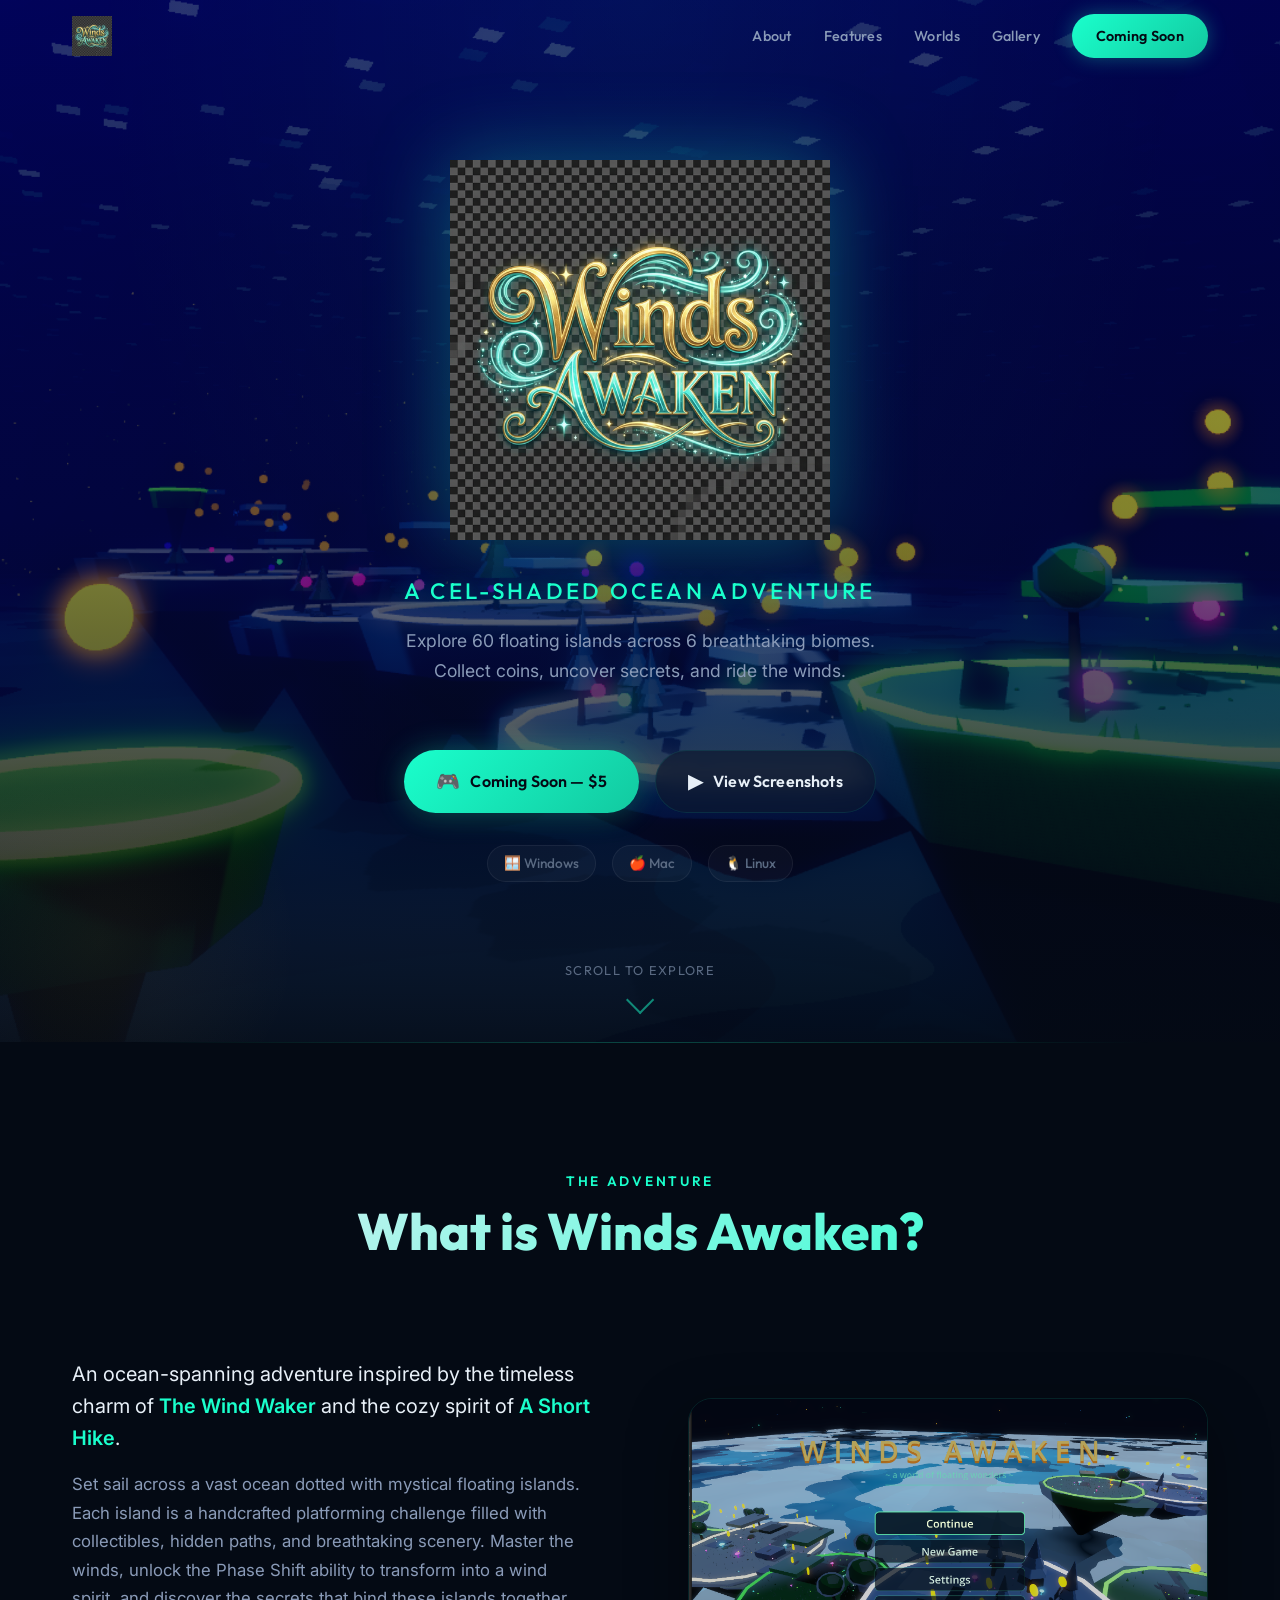
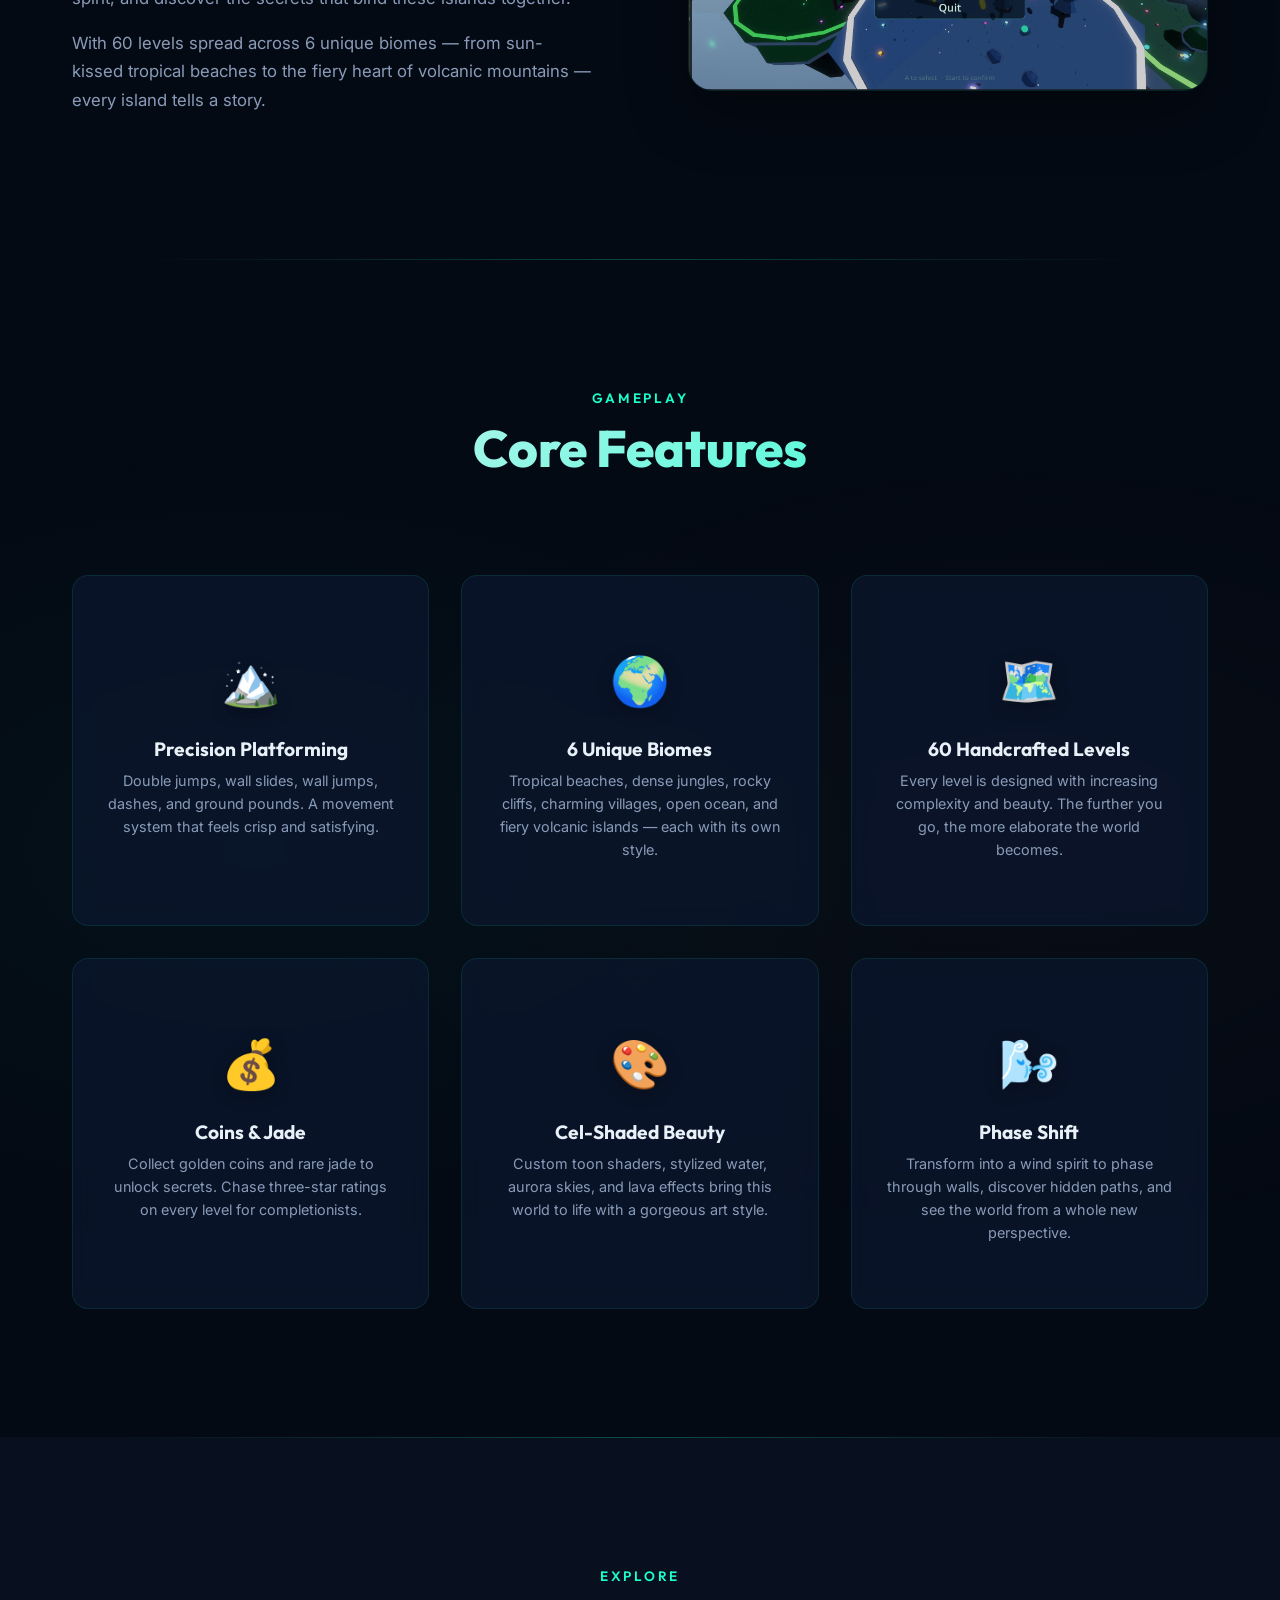
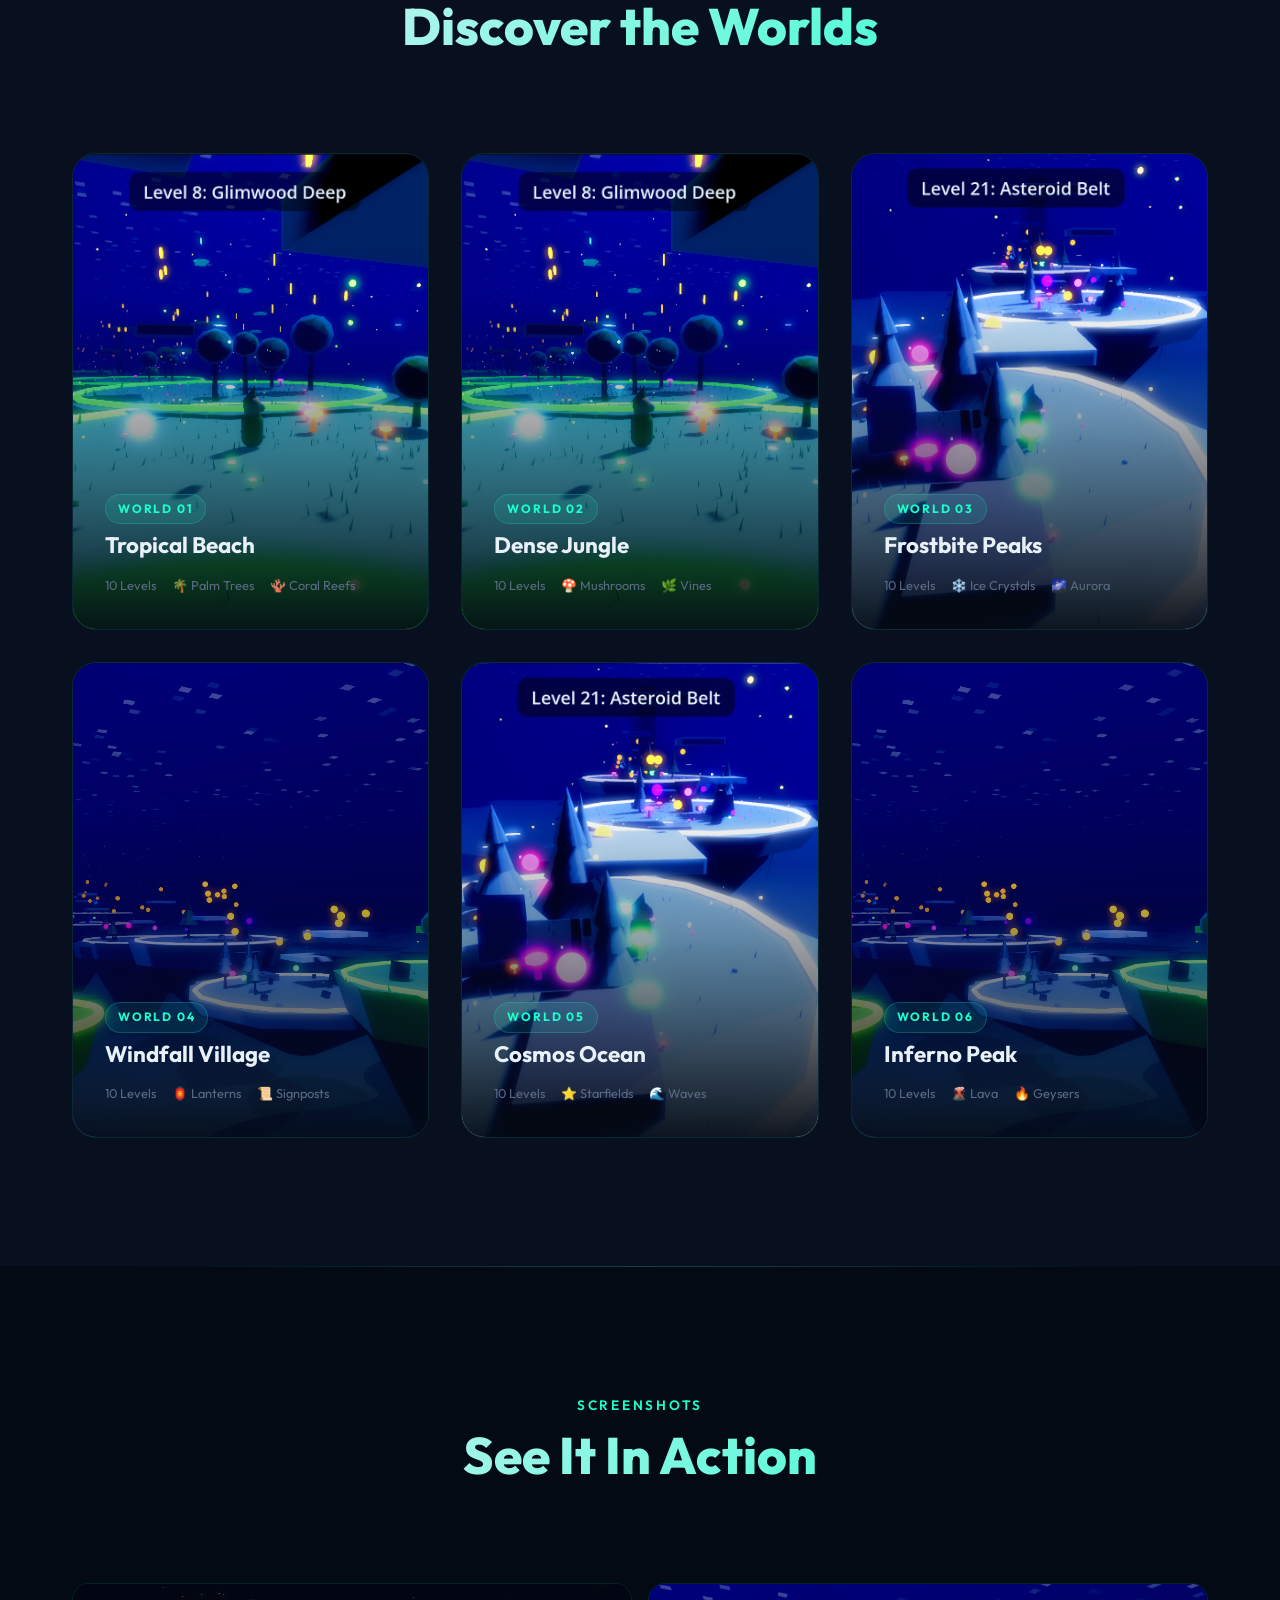
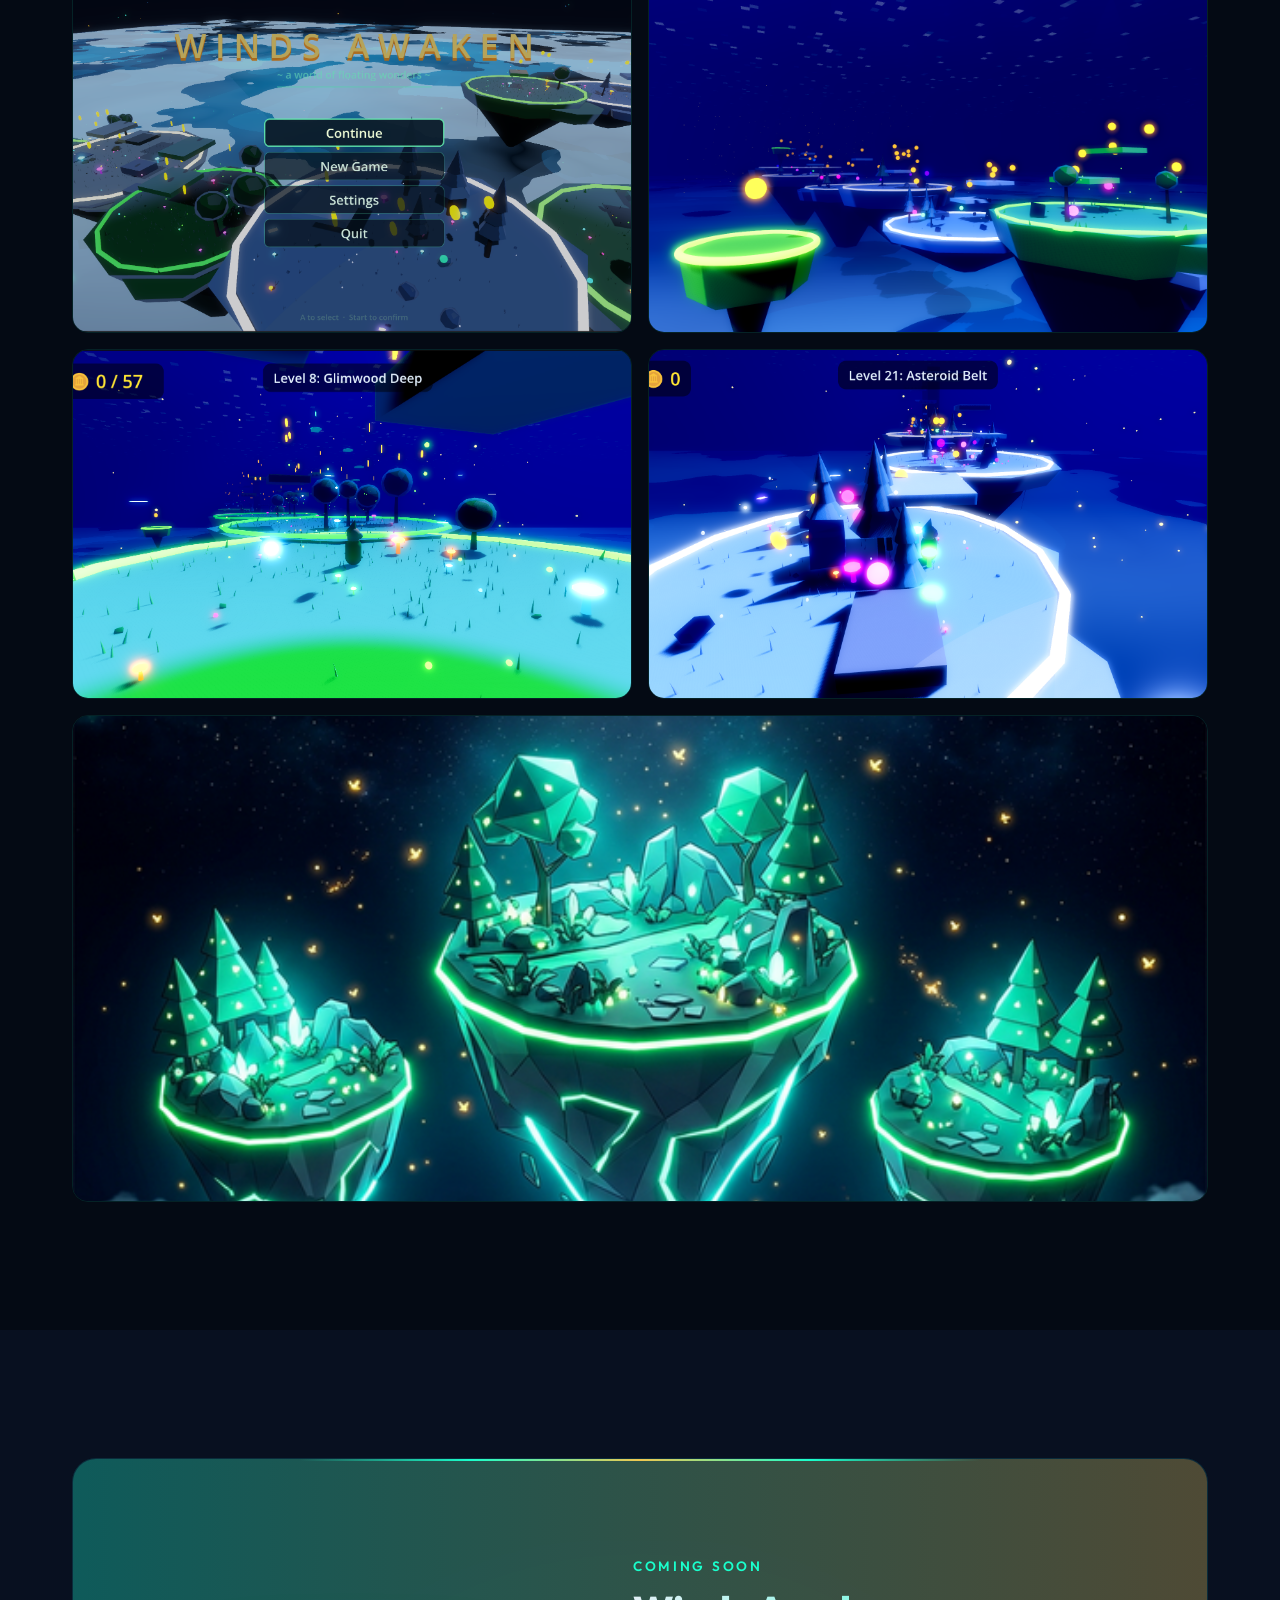
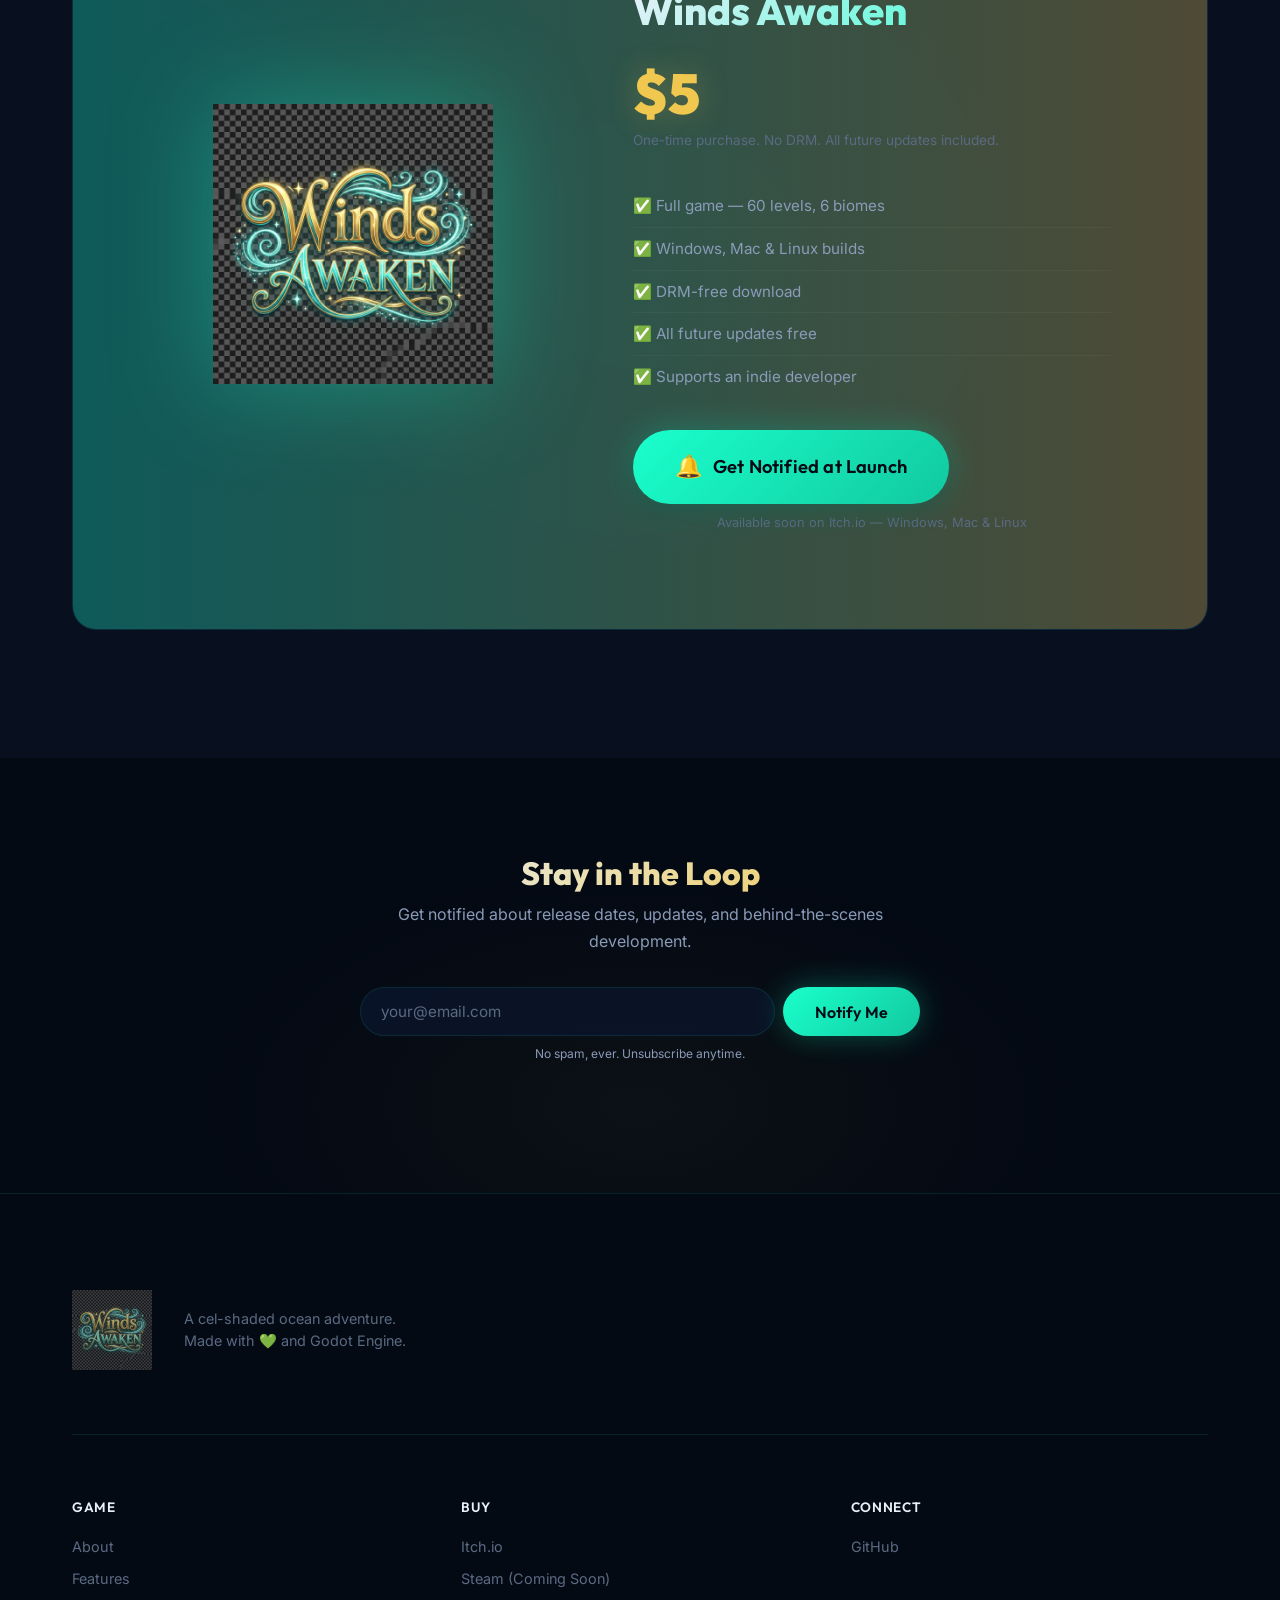
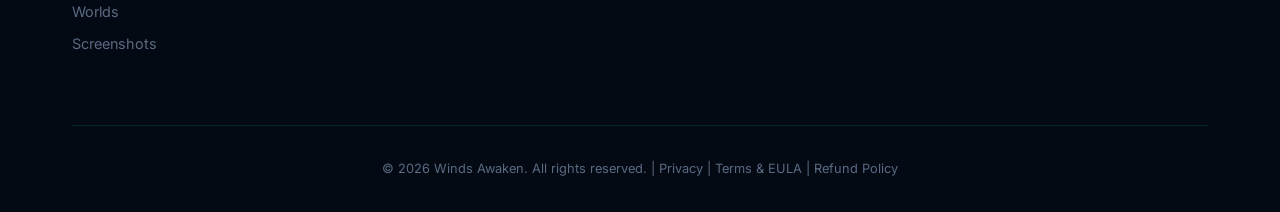
==== commit 47f5dfeb: "Fix broken gallery HTML, add README, legal pages, premium CSS enhancements, update to Coming Soon" ====
--- a/index.html
+++ b/index.html
@@ -266,18 +266,19 @@
                     <img src="images/image2.png" alt="Floating Islands Overview" loading="lazy">
                     <div class="gallery-caption">Floating Islands — World Overview</div>
                 </div>
-                <img src="images/image.png" alt="Glimwood Deep — Level 8" loading="lazy">
-                <div class="gallery-caption">Glimwood Deep — Level 8</div>
-            </div>
-            <div class="gallery-item" id="gallery-4">
-                <img src="images/3.png" alt="Asteroid Belt — Level 21" loading="lazy">
-                <div class="gallery-caption">Asteroid Belt — Level 21</div>
-            </div>
-            <div class="gallery-item gallery-wide" id="gallery-5">
-                <img src="images/menu_bg.png" alt="Winds Awaken — Title Screen View" loading="lazy">
-                <div class="gallery-caption">The World of Winds Awaken</div>
-            </div>
-        </div>
+                <div class="gallery-item" id="gallery-3">
+                    <img src="images/image.png" alt="Glimwood Deep — Level 8" loading="lazy">
+                    <div class="gallery-caption">Glimwood Deep — Level 8</div>
+                </div>
+                <div class="gallery-item" id="gallery-4">
+                    <img src="images/3.png" alt="Asteroid Belt — Level 21" loading="lazy">
+                    <div class="gallery-caption">Asteroid Belt — Level 21</div>
+                </div>
+                <div class="gallery-item gallery-wide" id="gallery-5">
+                    <img src="images/menu_bg.png" alt="Winds Awaken — Title Screen View" loading="lazy">
+                    <div class="gallery-caption">The World of Winds Awaken</div>
+                </div>
+            </div>
         </div>
     </section>
 
--- a/style.css
+++ b/style.css
@@ -56,7 +56,9 @@
 }
 
 /* ─── Reset / Base ────────────────────────────────────── */
-*, *::before, *::after {
+*,
+*::before,
+*::after {
     margin: 0;
     padding: 0;
     box-sizing: border-box;
@@ -77,7 +79,12 @@
     -moz-osx-font-smoothing: grayscale;
 }
 
-h1, h2, h3, h4, h5, h6 {
+h1,
+h2,
+h3,
+h4,
+h5,
+h6 {
     font-family: var(--font-display);
     font-weight: 700;
     line-height: 1.2;
@@ -242,7 +249,7 @@
     content: '';
     position: absolute;
     inset: 0;
-    background: linear-gradient(135deg, rgba(255,255,255,0.1), transparent);
+    background: linear-gradient(135deg, rgba(255, 255, 255, 0.1), transparent);
     opacity: 0;
     transition: opacity 0.3s;
 }
@@ -312,23 +319,26 @@
 }
 
 @keyframes heroZoom {
-    0% { transform: scale(1.05); }
-    100% { transform: scale(1.12); }
+    0% {
+        transform: scale(1.05);
+    }
+
+    100% {
+        transform: scale(1.12);
+    }
 }
 
 .hero-overlay {
     position: absolute;
     inset: 0;
-    background: 
-        linear-gradient(180deg, 
+    background:
+        linear-gradient(180deg,
             rgba(4, 10, 20, 0.3) 0%,
             rgba(4, 10, 20, 0.5) 50%,
-            rgba(4, 10, 20, 0.95) 100%
-        ),
-        radial-gradient(ellipse at center top, 
-            rgba(26, 255, 204, 0.08) 0%, 
-            transparent 60%
-        );
+            rgba(4, 10, 20, 0.95) 100%),
+        radial-gradient(ellipse at center top,
+            rgba(26, 255, 204, 0.08) 0%,
+            transparent 60%);
 }
 
 .hero-content {
@@ -345,6 +355,7 @@
         opacity: 0;
         transform: translateY(40px);
     }
+
     to {
         opacity: 1;
         transform: translateY(0);
@@ -360,8 +371,15 @@
 }
 
 @keyframes logoFloat {
-    0%, 100% { transform: translateY(0); }
-    50% { transform: translateY(-12px); }
+
+    0%,
+    100% {
+        transform: translateY(0);
+    }
+
+    50% {
+        transform: translateY(-12px);
+    }
 }
 
 .hero-tagline {
@@ -441,8 +459,17 @@
 }
 
 @keyframes pulseDown {
-    0%, 100% { opacity: 0.4; transform: translateX(-50%) translateY(0); }
-    50% { opacity: 0.8; transform: translateX(-50%) translateY(8px); }
+
+    0%,
+    100% {
+        opacity: 0.4;
+        transform: translateX(-50%) translateY(0);
+    }
+
+    50% {
+        opacity: 0.8;
+        transform: translateX(-50%) translateY(8px);
+    }
 }
 
 /* ─── Sections Common ─────────────────────────────────── */
@@ -543,7 +570,7 @@
 
 /* ─── Features Section ────────────────────────────────── */
 #features {
-    background: 
+    background:
         radial-gradient(ellipse at 20% 50%, rgba(26, 255, 204, 0.03) 0%, transparent 50%),
         radial-gradient(ellipse at 80% 50%, rgba(240, 200, 80, 0.02) 0%, transparent 50%);
 }
@@ -593,7 +620,7 @@
     font-size: 3rem;
     margin-bottom: var(--space-sm);
     display: block;
-    filter: drop-shadow(0 4px 8px rgba(0,0,0,0.3));
+    filter: drop-shadow(0 4px 8px rgba(0, 0, 0, 0.3));
 }
 
 .feature-card h3 {
@@ -844,8 +871,13 @@
     color: var(--clr-primary);
 }
 
-.lightbox-prev { left: 20px; }
-.lightbox-next { right: 20px; }
+.lightbox-prev {
+    left: 20px;
+}
+
+.lightbox-next {
+    right: 20px;
+}
 
 .lightbox-caption {
     position: absolute;
@@ -863,7 +895,7 @@
 
 /* ─── Buy Section ─────────────────────────────────────── */
 #buy {
-    background: 
+    background:
         radial-gradient(ellipse at 50% 50%, rgba(26, 255, 204, 0.05) 0%, transparent 50%),
         var(--clr-bg);
 }
@@ -917,8 +949,17 @@
 }
 
 @keyframes pulseGlow {
-    0%, 100% { opacity: 0.3; transform: scale(1); }
-    50% { opacity: 0.6; transform: scale(1.15); }
+
+    0%,
+    100% {
+        opacity: 0.3;
+        transform: scale(1);
+    }
+
+    50% {
+        opacity: 0.6;
+        transform: scale(1.15);
+    }
 }
 
 .buy-content .section-label {
@@ -1012,7 +1053,7 @@
     -webkit-text-fill-color: transparent;
 }
 
-.newsletter-container > p {
+.newsletter-container>p {
     color: var(--clr-text-muted);
     margin-bottom: var(--space-md);
 }
@@ -1157,12 +1198,236 @@
     transform: translateX(0);
 }
 
+/* ─── Premium Enhancements ───────────────────────────── */
+
+/* Animated gradient border on buy section */
+.buy-container::after {
+    content: '';
+    position: absolute;
+    inset: -1px;
+    border-radius: var(--radius-lg);
+    background: linear-gradient(90deg, var(--clr-primary), var(--clr-accent), var(--clr-primary));
+    background-size: 200% 100%;
+    animation: borderFlow 4s ease-in-out infinite;
+    z-index: -1;
+    opacity: 0.3;
+}
+
+@keyframes borderFlow {
+
+    0%,
+    100% {
+        background-position: 0% 50%;
+    }
+
+    50% {
+        background-position: 100% 50%;
+    }
+}
+
+/* Ambient floating orbs behind hero */
+#hero::before {
+    content: '';
+    position: absolute;
+    width: 600px;
+    height: 600px;
+    background: radial-gradient(circle, rgba(26, 255, 204, 0.08), transparent 70%);
+    top: -200px;
+    right: -200px;
+    border-radius: 50%;
+    z-index: 0;
+    animation: driftOrb 15s ease-in-out infinite;
+}
+
+#hero::after {
+    content: '';
+    position: absolute;
+    width: 400px;
+    height: 400px;
+    background: radial-gradient(circle, rgba(240, 200, 80, 0.06), transparent 70%);
+    bottom: -100px;
+    left: -100px;
+    border-radius: 50%;
+    z-index: 0;
+    animation: driftOrb 12s ease-in-out infinite reverse;
+}
+
+@keyframes driftOrb {
+
+    0%,
+    100% {
+        transform: translate(0, 0) scale(1);
+    }
+
+    33% {
+        transform: translate(30px, -20px) scale(1.05);
+    }
+
+    66% {
+        transform: translate(-20px, 15px) scale(0.95);
+    }
+}
+
+/* Section divider glow lines */
+#about::before,
+#features::before,
+#worlds::before,
+#gallery::before {
+    content: '';
+    position: absolute;
+    top: 0;
+    left: 10%;
+    right: 10%;
+    height: 1px;
+    background: linear-gradient(90deg, transparent, var(--clr-border-hover), transparent);
+}
+
+/* Feature card tilt-ready glow spot */
+.feature-card .card-glow {
+    position: absolute;
+    width: 200px;
+    height: 200px;
+    border-radius: 50%;
+    background: radial-gradient(circle, var(--clr-primary-glow), transparent 70%);
+    opacity: 0;
+    transition: opacity 0.4s;
+    pointer-events: none;
+    z-index: 0;
+    transform: translate(-50%, -50%);
+}
+
+.feature-card:hover .card-glow {
+    opacity: 0.5;
+}
+
+/* Gallery hover color bleed */
+.gallery-item::before {
+    content: '';
+    position: absolute;
+    inset: 0;
+    background: linear-gradient(135deg, rgba(26, 255, 204, 0.1), rgba(240, 200, 80, 0.05));
+    opacity: 0;
+    transition: opacity 0.5s;
+    z-index: 1;
+    pointer-events: none;
+}
+
+.gallery-item:hover::before {
+    opacity: 1;
+}
+
+/* Coming soon pulsing badge */
+.nav-cta {
+    animation: ctaPulse 3s ease-in-out infinite;
+}
+
+@keyframes ctaPulse {
+
+    0%,
+    100% {
+        box-shadow: 0 0 20px var(--clr-primary-glow);
+    }
+
+    50% {
+        box-shadow: 0 0 35px var(--clr-primary-glow), 0 0 60px rgba(26, 255, 204, 0.15);
+    }
+}
+
+/* Stagger delay variants for reveals */
+.reveal.delay-1 {
+    transition-delay: 0.1s;
+}
+
+.reveal.delay-2 {
+    transition-delay: 0.2s;
+}
+
+.reveal.delay-3 {
+    transition-delay: 0.3s;
+}
+
+.reveal.delay-4 {
+    transition-delay: 0.4s;
+}
+
+.reveal.delay-5 {
+    transition-delay: 0.5s;
+}
+
+.reveal.delay-6 {
+    transition-delay: 0.6s;
+}
+
+/* Glass card shimmer on hover */
+.feature-card::after {
+    content: '';
+    position: absolute;
+    top: 0;
+    left: -100%;
+    width: 80%;
+    height: 100%;
+    background: linear-gradient(90deg,
+            transparent,
+            rgba(255, 255, 255, 0.03),
+            transparent);
+    transition: left 0.7s ease;
+    z-index: 1;
+}
+
+.feature-card:hover::after {
+    left: 120%;
+}
+
+/* World card number badge enhancement */
+.world-number {
+    background: rgba(26, 255, 204, 0.1);
+    padding: 4px 12px;
+    border-radius: var(--radius-pill);
+    border: 1px solid rgba(26, 255, 204, 0.2);
+    display: inline-block;
+}
+
+/* Footer link underline animation */
+.footer-bottom a {
+    color: var(--clr-text-dim);
+    position: relative;
+}
+
+.footer-bottom a::after {
+    content: '';
+    position: absolute;
+    bottom: -2px;
+    left: 0;
+    width: 0;
+    height: 1px;
+    background: var(--clr-primary);
+    transition: width 0.3s;
+}
+
+.footer-bottom a:hover {
+    color: var(--clr-primary);
+}
+
+.footer-bottom a:hover::after {
+    width: 100%;
+}
+
+/* Smooth image loading */
+img {
+    transition: opacity 0.6s ease;
+}
+
+/* Additional ambient light on newsletter */
+#newsletter {
+    background: radial-gradient(ellipse at 50% 80%, rgba(240, 200, 80, 0.04) 0%, transparent 50%);
+}
+
 /* ─── Responsive ──────────────────────────────────────── */
 @media (max-width: 1024px) {
     .features-grid {
         grid-template-columns: repeat(2, 1fr);
     }
-    
+
     .worlds-showcase {
         grid-template-columns: repeat(2, 1fr);
     }
@@ -1280,4 +1545,4 @@
     .price-amount {
         font-size: 2.8rem;
     }
-}
+}
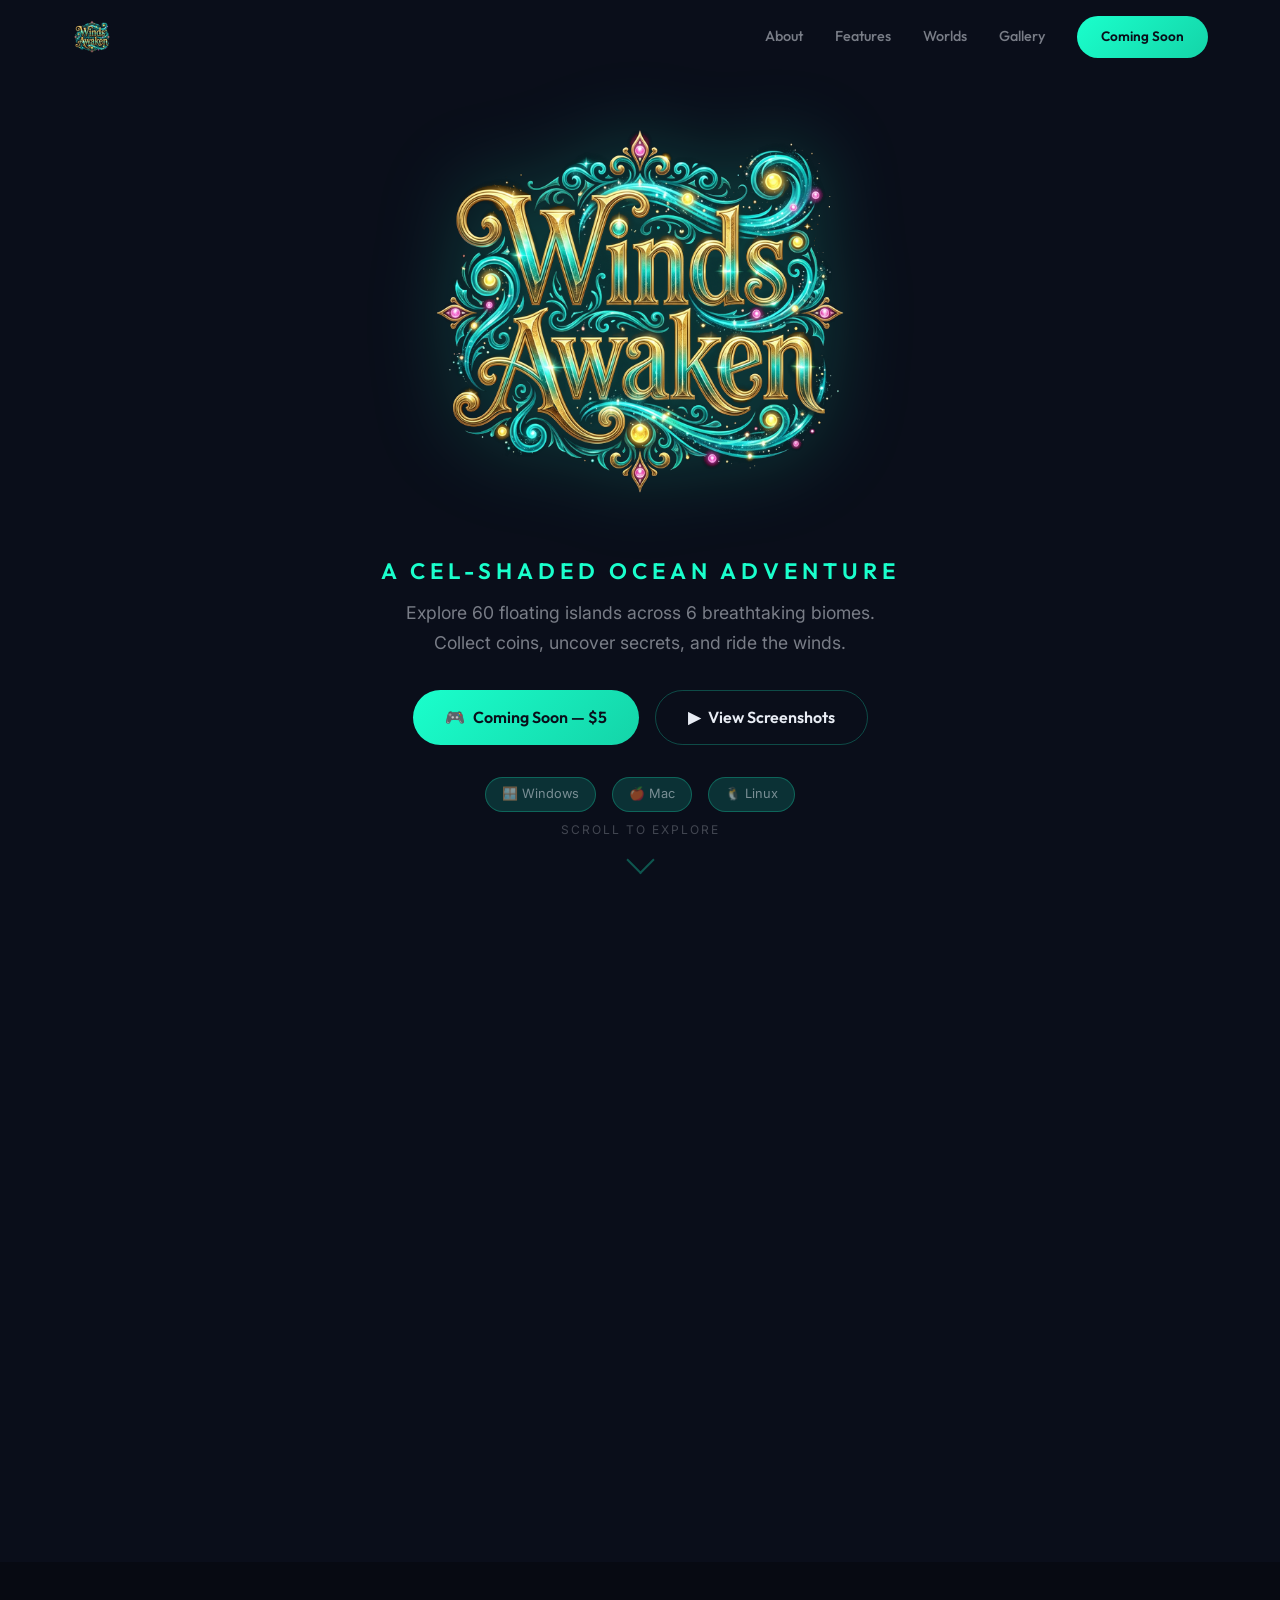
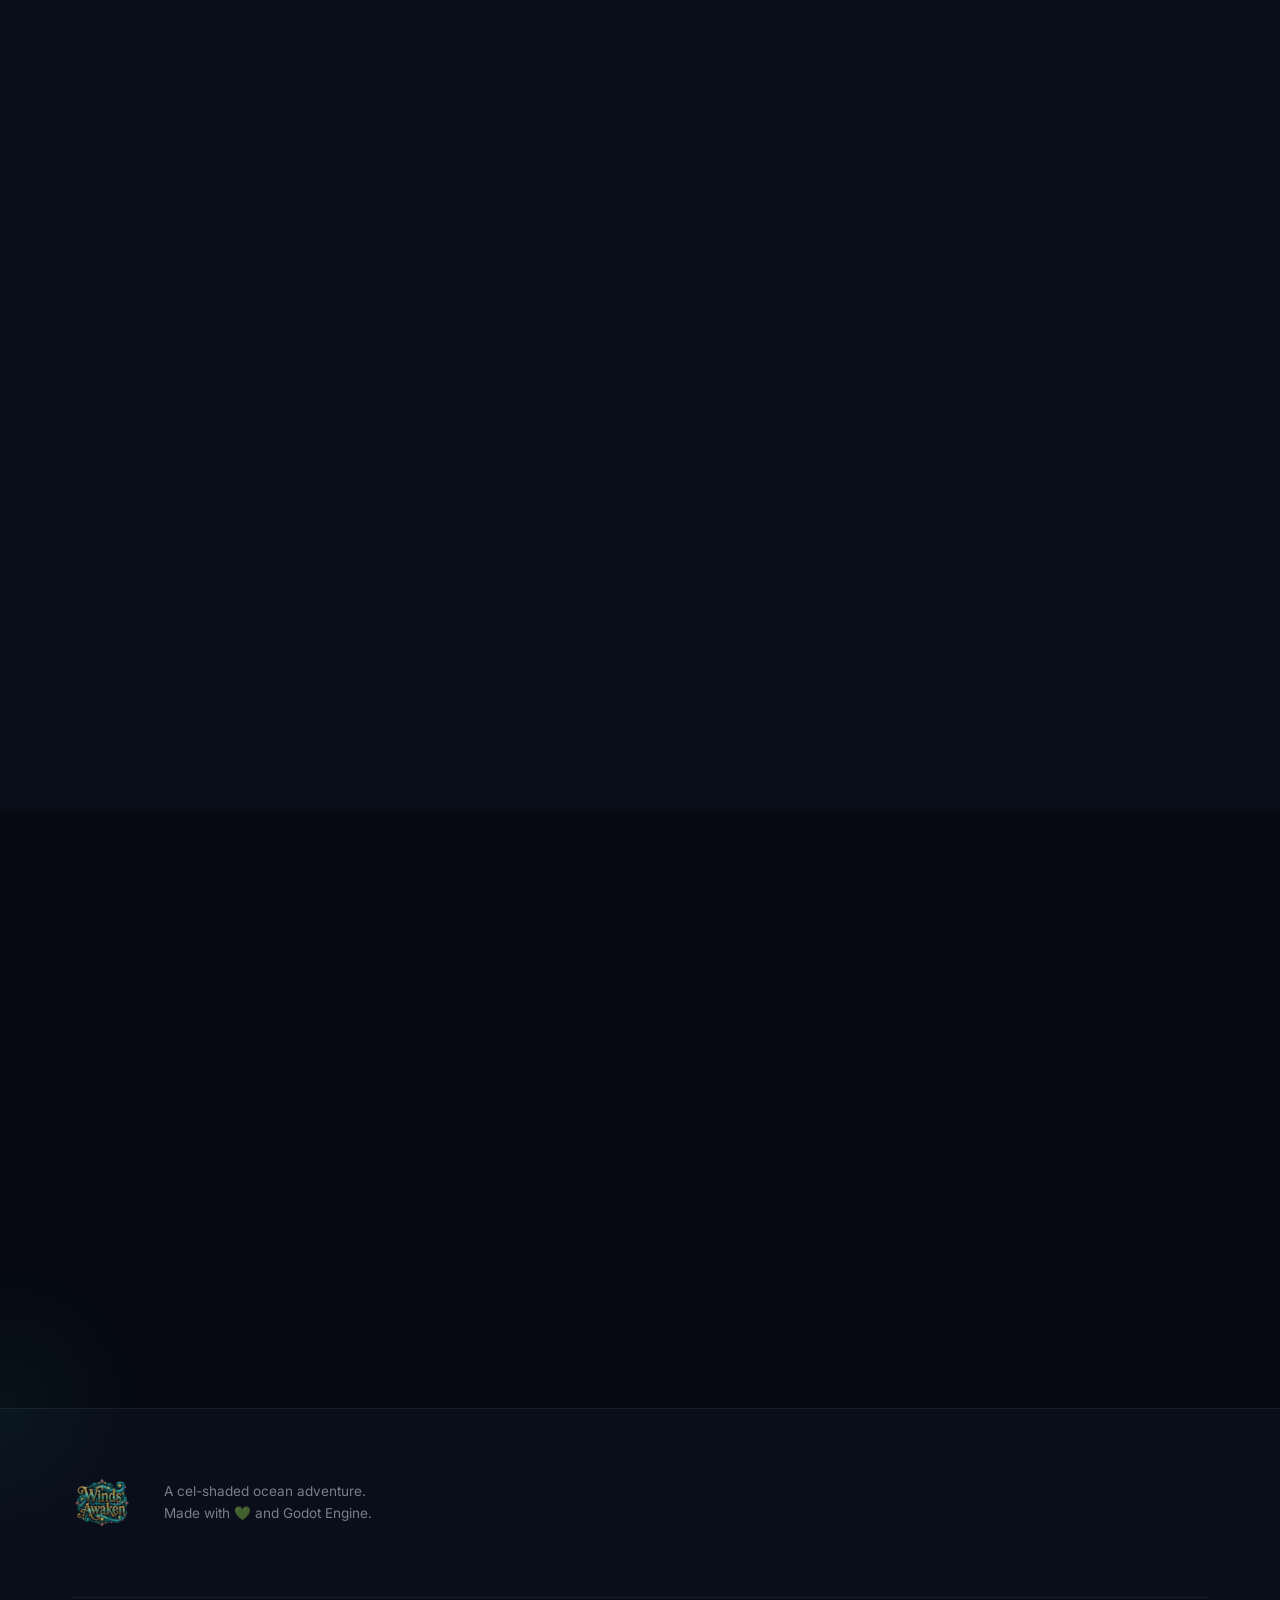
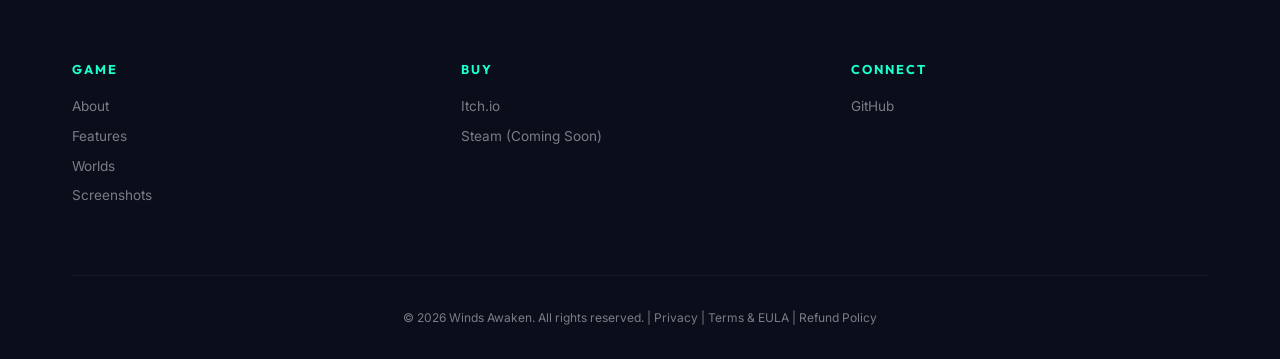
==== commit 8c740062: "Complete rebuild: Three.js hero (ocean, particles, bloom), GSAP ScrollTrigger, Lenis smooth scroll" ====
--- a/index.html
+++ b/index.html
@@ -22,367 +22,299 @@
         rel="stylesheet">
     <link rel="stylesheet" href="style.css">
     <link rel="icon" type="image/png" href="images/game_logo.png">
+
+    <!-- Three.js & Add-ons via Import Map -->
+    <script type="importmap">
+    {
+        "imports": {
+            "three": "https://unpkg.com/three@0.162.0/build/three.module.js",
+            "three/addons/": "https://unpkg.com/three@0.162.0/examples/jsm/"
+        }
+    }
+    </script>
 </head>
 
 <body>
-    <!-- Wind particles canvas -->
-    <canvas id="wind-particles"></canvas>
-
-    <!-- Navigation -->
+    <!-- ═══ Navigation ═══ -->
     <nav id="main-nav">
         <div class="nav-inner">
             <a href="#" class="nav-logo">
-                <img src="images/game_logo.png" alt="Winds Awaken Logo" class="nav-logo-img">
+                <img src="images/game_logo.png" alt="Winds Awaken" id="nav-logo-img">
             </a>
+            <button class="nav-toggle" id="nav-toggle" aria-label="Toggle navigation">
+                <span></span><span></span><span></span>
+            </button>
             <div class="nav-links">
                 <a href="#about" class="nav-link">About</a>
                 <a href="#features" class="nav-link">Features</a>
                 <a href="#worlds" class="nav-link">Worlds</a>
                 <a href="#gallery" class="nav-link">Gallery</a>
-                <a href="#buy" class="nav-link nav-cta">Coming Soon</a>
-            </div>
-            <button class="nav-toggle" id="nav-toggle" aria-label="Toggle navigation">
-                <span></span><span></span><span></span>
-            </button>
+                <a href="#buy" class="nav-cta">Coming Soon</a>
+            </div>
         </div>
     </nav>
 
-    <!-- Hero Section -->
+    <!-- ═══ Hero — Three.js Canvas ═══ -->
     <section id="hero">
-        <div class="hero-bg">
-            <img src="images/image2.png" alt="Winds Awaken — Floating Islands" class="hero-img">
-            <div class="hero-overlay"></div>
-        </div>
+        <canvas id="hero-canvas"></canvas>
         <div class="hero-content">
             <img src="images/game_logo.png" alt="Winds Awaken" class="hero-logo" id="hero-logo">
             <p class="hero-tagline">A Cel-Shaded Ocean Adventure</p>
-            <p class="hero-sub">Explore 60 floating islands across 6 breathtaking biomes.<br>Collect coins, uncover
+            <p class="hero-desc">Explore 60 floating islands across 6 breathtaking biomes.<br>Collect coins, uncover
                 secrets, and ride the winds.</p>
-            <div class="hero-actions">
-                <a href="#buy" class="btn btn-primary" id="hero-buy-btn">
-                    <span class="btn-icon">🎮</span>
-                    Coming Soon — $5
+            <div class="hero-buttons">
+                <a href="#buy" class="btn btn-primary">
+                    <span class="btn-icon">🎮</span> Coming Soon — $5
                 </a>
-                <a href="#gallery" class="btn btn-secondary" id="hero-trailer-btn">
-                    <span class="btn-icon">▶</span>
-                    View Screenshots
+                <a href="#gallery" class="btn btn-ghost">
+                    <span class="btn-icon">▶</span> View Screenshots
                 </a>
             </div>
             <div class="hero-platforms">
-                <span class="platform-badge" id="platform-windows">🪟 Windows</span>
-                <span class="platform-badge" id="platform-mac">🍎 Mac</span>
-                <span class="platform-badge" id="platform-linux">🐧 Linux</span>
-            </div>
-        </div>
-        <div class="hero-scroll-indicator" id="scroll-indicator">
+                <span class="platform-tag">🪟 Windows</span>
+                <span class="platform-tag">🍎 Mac</span>
+                <span class="platform-tag">🐧 Linux</span>
+            </div>
+        </div>
+        <div class="hero-scroll-hint" id="scroll-hint">
             <span>Scroll to explore</span>
             <div class="scroll-arrow"></div>
         </div>
     </section>
 
-    <!-- About Section -->
-    <section id="about">
-        <div class="section-inner">
-            <div class="section-header">
-                <span class="section-label">The Adventure</span>
-                <h2>What is Winds Awaken?</h2>
-            </div>
+    <!-- ═══ About ═══ -->
+    <section id="about" class="section">
+        <div class="container">
             <div class="about-grid">
-                <div class="about-text">
-                    <p class="about-lead">An ocean-spanning adventure inspired by the timeless charm of <strong>The Wind
-                            Waker</strong> and the cozy spirit of <strong>A Short Hike</strong>.</p>
-                    <p>Set sail across a vast ocean dotted with mystical floating islands. Each island is a handcrafted
-                        platforming challenge filled with collectibles, hidden paths, and breathtaking scenery. Master
+                <div class="about-text" data-animate="slide-left">
+                    <span class="section-label">About the Game</span>
+                    <h2>Sail Across a<br><span class="text-gradient">Mystical Ocean</span></h2>
+                    <p>Winds Awaken is a cel-shaded 3D platformer inspired by The Wind Waker and A Short Hike. Master
                         the winds, unlock the Phase Shift ability to transform into a wind spirit, and discover the
-                        secrets that bind these islands together.</p>
-                    <p>With 60 levels spread across 6 unique biomes — from sun-kissed tropical beaches to the fiery
-                        heart of volcanic mountains — every island tells a story.</p>
-                </div>
-                <div class="about-visual">
-                    <img src="images/title-screen.png" alt="Winds Awaken Title Screen" class="about-img">
-                    <div class="about-img-glow"></div>
-                </div>
-            </div>
-        </div>
-    </section>
-
-    <!-- Features Section -->
-    <section id="features">
-        <div class="section-inner">
-            <div class="section-header">
-                <span class="section-label">Gameplay</span>
-                <h2>Core Features</h2>
+                        secrets that bind the floating islands together.</p>
+                    <div class="about-stats">
+                        <div class="stat">
+                            <span class="stat-number">60</span>
+                            <span class="stat-label">Levels</span>
+                        </div>
+                        <div class="stat">
+                            <span class="stat-number">6</span>
+                            <span class="stat-label">Biomes</span>
+                        </div>
+                        <div class="stat">
+                            <span class="stat-number">∞</span>
+                            <span class="stat-label">Secrets</span>
+                        </div>
+                    </div>
+                </div>
+                <div class="about-visual" data-animate="slide-right">
+                    <div class="about-image-frame">
+                        <img src="images/title-screen.png" alt="Winds Awaken Title Screen" loading="lazy">
+                    </div>
+                </div>
+            </div>
+        </div>
+    </section>
+
+    <!-- ═══ Features ═══ -->
+    <section id="features" class="section section-dark">
+        <div class="container">
+            <div class="section-header" data-animate="fade-up">
+                <span class="section-label">Core Mechanics</span>
+                <h2>Built for <span class="text-gradient">Adventure</span></h2>
             </div>
             <div class="features-grid">
-                <div class="feature-card" id="feature-platforming">
+                <div class="feature-card" data-animate="fade-up" data-delay="0">
                     <div class="feature-icon">🏔️</div>
                     <h3>Precision Platforming</h3>
-                    <p>Double jumps, wall slides, wall jumps, dashes, and ground pounds. A movement system that feels
-                        crisp and satisfying.</p>
-                </div>
-                <div class="feature-card" id="feature-worlds">
-                    <div class="feature-icon">🌍</div>
-                    <h3>6 Unique Biomes</h3>
-                    <p>Tropical beaches, dense jungles, rocky cliffs, charming villages, open ocean, and fiery volcanic
-                        islands — each with its own style.</p>
-                </div>
-                <div class="feature-card" id="feature-levels">
-                    <div class="feature-icon">🗺️</div>
-                    <h3>60 Handcrafted Levels</h3>
-                    <p>Every level is designed with increasing complexity and beauty. The further you go, the more
-                        elaborate the world becomes.</p>
-                </div>
-                <div class="feature-card" id="feature-collectibles">
-                    <div class="feature-icon">💰</div>
-                    <h3>Coins & Jade</h3>
-                    <p>Collect golden coins and rare jade to unlock secrets. Chase three-star ratings on every level for
-                        completionists.</p>
-                </div>
-                <div class="feature-card" id="feature-visuals">
+                    <p>Double jumps, wall slides, wall jumps, dashes, and ground pounds — every move feels tight and
+                        responsive.</p>
+                </div>
+                <div class="feature-card" data-animate="fade-up" data-delay="1">
+                    <div class="feature-icon">🌬️</div>
+                    <h3>Phase Shift</h3>
+                    <p>Transform into a wind spirit. Pass through walls, reveal hidden paths, and see a secret layer of
+                        the world.</p>
+                </div>
+                <div class="feature-card" data-animate="fade-up" data-delay="2">
                     <div class="feature-icon">🎨</div>
                     <h3>Cel-Shaded Beauty</h3>
-                    <p>Custom toon shaders, stylized water, aurora skies, and lava effects bring this world to life with
-                        a gorgeous art style.</p>
-                </div>
-                <div class="feature-card" id="feature-wind">
-                    <div class="feature-icon">🌬️</div>
-                    <h3>Phase Shift</h3>
-                    <p>Transform into a wind spirit to phase through walls, discover hidden paths, and see the world
-                        from a whole new perspective.</p>
-                </div>
-            </div>
-        </div>
-    </section>
-
-    <!-- Worlds Section -->
-    <section id="worlds">
-        <div class="section-inner">
-            <div class="section-header">
+                    <p>Custom toon shaders, stylized water, aurora skies, and lava effects — every biome is a visual
+                        treat.</p>
+                </div>
+                <div class="feature-card" data-animate="fade-up" data-delay="3">
+                    <div class="feature-icon">💎</div>
+                    <h3>Collectibles & Secrets</h3>
+                    <p>Golden coins, jade collectibles, three-star ratings, and hidden Easter eggs for the
+                        completionists.</p>
+                </div>
+            </div>
+        </div>
+    </section>
+
+    <!-- ═══ Worlds ═══ -->
+    <section id="worlds" class="section">
+        <div class="container">
+            <div class="section-header" data-animate="fade-up">
                 <span class="section-label">Explore</span>
-                <h2>Discover the Worlds</h2>
-            </div>
-            <div class="worlds-showcase">
-                <div class="world-card active" id="world-tropical" data-world="tropical">
-                    <div class="world-card-bg" style="background-image: url('images/image.png')"></div>
-                    <div class="world-card-content">
-                        <span class="world-number">World 01</span>
+                <h2>Six <span class="text-gradient">Breathtaking Biomes</span></h2>
+            </div>
+            <div class="worlds-grid">
+                <div class="world-card" data-animate="fade-up" data-delay="0">
+                    <div class="world-img-wrapper">
+                        <img src="images/image2.png" alt="Floating Islands" loading="lazy">
+                    </div>
+                    <div class="world-info">
+                        <span class="world-number">01</span>
                         <h3>Tropical Beach</h3>
-                        <p>Sun-kissed shores, swaying palm trees, and gentle ocean breezes. Your adventure begins here
-                            among coral reefs and sandy dunes.</p>
-                        <div class="world-stats">
-                            <span>10 Levels</span>
-                            <span>🌴 Palm Trees</span>
-                            <span>🪸 Coral Reefs</span>
-                        </div>
-                    </div>
-                </div>
-                <div class="world-card" id="world-jungle" data-world="jungle">
-                    <div class="world-card-bg" style="background-image: url('images/image.png')"></div>
-                    <div class="world-card-content">
-                        <span class="world-number">World 02</span>
+                        <p>Sun-kissed shores, coral reefs, and the first taste of wind-powered flight.</p>
+                    </div>
+                </div>
+                <div class="world-card" data-animate="fade-up" data-delay="1">
+                    <div class="world-img-wrapper">
+                        <img src="images/image.png" alt="Glimwood Deep" loading="lazy">
+                    </div>
+                    <div class="world-info">
+                        <span class="world-number">02</span>
                         <h3>Dense Jungle</h3>
-                        <p>Ancient trees tower above a canopy of mystery. Glowing mushrooms light hidden paths through
-                            the dense undergrowth.</p>
-                        <div class="world-stats">
-                            <span>10 Levels</span>
-                            <span>🍄 Mushrooms</span>
-                            <span>🌿 Vines</span>
-                        </div>
-                    </div>
-                </div>
-                <div class="world-card" id="world-cliff" data-world="cliff">
-                    <div class="world-card-bg" style="background-image: url('images/3.png')"></div>
-                    <div class="world-card-content">
-                        <span class="world-number">World 03</span>
+                        <p>Towering ancient trees, bioluminescent mushrooms, and hidden ruins.</p>
+                    </div>
+                </div>
+                <div class="world-card" data-animate="fade-up" data-delay="2">
+                    <div class="world-img-wrapper">
+                        <img src="images/3.png" alt="Asteroid Belt" loading="lazy">
+                    </div>
+                    <div class="world-info">
+                        <span class="world-number">03</span>
                         <h3>Frostbite Peaks</h3>
-                        <p>Crystal ice formations and aurora-lit skies. Navigate slippery surfaces and frozen waterfalls
-                            in this winter wonderland.</p>
-                        <div class="world-stats">
-                            <span>10 Levels</span>
-                            <span>❄️ Ice Crystals</span>
-                            <span>🌌 Aurora</span>
-                        </div>
-                    </div>
-                </div>
-                <div class="world-card" id="world-village" data-world="village">
-                    <div class="world-card-bg" style="background-image: url('images/image2.png')"></div>
-                    <div class="world-card-content">
-                        <span class="world-number">World 04</span>
-                        <h3>Windfall Village</h3>
-                        <p>A cozy settlement floating among the clouds. Barrels, crates, and lantern-lit pathways hold
-                            secrets in every corner.</p>
-                        <div class="world-stats">
-                            <span>10 Levels</span>
-                            <span>🏮 Lanterns</span>
-                            <span>📜 Signposts</span>
-                        </div>
-                    </div>
-                </div>
-                <div class="world-card" id="world-ocean" data-world="ocean">
-                    <div class="world-card-bg" style="background-image: url('images/3.png')"></div>
-                    <div class="world-card-content">
-                        <span class="world-number">World 05</span>
-                        <h3>Cosmos Ocean</h3>
-                        <p>Sail the starlit open waters. The boundaries between sky and sea blur in this ethereal,
-                            dreamlike biome.</p>
-                        <div class="world-stats">
-                            <span>10 Levels</span>
-                            <span>⭐ Starfields</span>
-                            <span>🌊 Waves</span>
-                        </div>
-                    </div>
-                </div>
-                <div class="world-card" id="world-volcanic" data-world="volcanic">
-                    <div class="world-card-bg" style="background-image: url('images/image2.png')"></div>
-                    <div class="world-card-content">
-                        <span class="world-number">World 06</span>
-                        <h3>Inferno Peak</h3>
-                        <p>The ultimate challenge. Rivers of lava, erupting geysers, and platforms that crumble beneath
-                            your feet.</p>
-                        <div class="world-stats">
-                            <span>10 Levels</span>
-                            <span>🌋 Lava</span>
-                            <span>🔥 Geysers</span>
-                        </div>
-                    </div>
-                </div>
-            </div>
-        </div>
-    </section>
-
-    <!-- Gallery Section -->
-    <section id="gallery">
-        <div class="section-inner">
-            <div class="section-header">
+                        <p>Crystal ice formations, shimmering auroras, and treacherous frozen platforms.</p>
+                    </div>
+                </div>
+            </div>
+        </div>
+    </section>
+
+    <!-- ═══ Gallery ═══ -->
+    <section id="gallery" class="section section-dark">
+        <div class="container">
+            <div class="section-header" data-animate="fade-up">
                 <span class="section-label">Screenshots</span>
-                <h2>See It In Action</h2>
+                <h2>See It <span class="text-gradient">In Action</span></h2>
             </div>
             <div class="gallery-grid">
-                <div class="gallery-item" id="gallery-1">
+                <div class="gallery-item" data-animate="fade-up" data-delay="0">
                     <img src="images/title-screen.png" alt="Winds Awaken Title Screen" loading="lazy">
                     <div class="gallery-caption">Title Screen</div>
                 </div>
-                <div class="gallery-item" id="gallery-2">
+                <div class="gallery-item" data-animate="fade-up" data-delay="1">
                     <img src="images/image2.png" alt="Floating Islands Overview" loading="lazy">
                     <div class="gallery-caption">Floating Islands — World Overview</div>
                 </div>
-                <div class="gallery-item" id="gallery-3">
+                <div class="gallery-item" data-animate="fade-up" data-delay="2">
                     <img src="images/image.png" alt="Glimwood Deep — Level 8" loading="lazy">
                     <div class="gallery-caption">Glimwood Deep — Level 8</div>
                 </div>
-                <div class="gallery-item" id="gallery-4">
+                <div class="gallery-item" data-animate="fade-up" data-delay="3">
                     <img src="images/3.png" alt="Asteroid Belt — Level 21" loading="lazy">
                     <div class="gallery-caption">Asteroid Belt — Level 21</div>
                 </div>
-                <div class="gallery-item gallery-wide" id="gallery-5">
-                    <img src="images/menu_bg.png" alt="Winds Awaken — Title Screen View" loading="lazy">
+                <div class="gallery-item gallery-wide" data-animate="fade-up" data-delay="4">
+                    <img src="images/menu_bg.png" alt="The World of Winds Awaken" loading="lazy">
                     <div class="gallery-caption">The World of Winds Awaken</div>
                 </div>
             </div>
         </div>
     </section>
 
-    <!-- Lightbox -->
+    <!-- ═══ Buy / Coming Soon ═══ -->
+    <section id="buy" class="section">
+        <div class="container">
+            <div class="buy-card" data-animate="fade-up">
+                <div class="buy-glow"></div>
+                <img src="images/game_logo.png" alt="Winds Awaken" class="buy-logo">
+                <h2>Coming Soon — <span class="text-gradient">$5</span></h2>
+                <p class="buy-desc">Full game. 60 levels. 6 biomes. Windows, Mac & Linux. DRM-free. All future updates
+                    included.</p>
+                <div class="buy-features">
+                    <span>✅ 60 Handcrafted Levels</span>
+                    <span>✅ All 6 Biomes</span>
+                    <span>✅ Cross-Platform</span>
+                    <span>✅ DRM-Free</span>
+                    <span>✅ Free Updates</span>
+                    <span>✅ Support Indie Dev</span>
+                </div>
+                <a href="#newsletter" class="btn btn-primary btn-lg">🔔 Get Notified at Launch</a>
+            </div>
+        </div>
+    </section>
+
+    <!-- ═══ Newsletter ═══ -->
+    <section id="newsletter" class="section section-dark">
+        <div class="container container-sm">
+            <div class="newsletter-card" data-animate="fade-up">
+                <h2>Stay in the <span class="text-gradient">Loop</span></h2>
+                <p>Be the first to know when Winds Awaken launches. No spam, just the good stuff.</p>
+                <form id="newsletter-form" class="newsletter-form">
+                    <input type="email" id="newsletter-email" placeholder="your@email.com" required>
+                    <button type="submit" id="newsletter-submit" class="btn btn-primary">Notify Me</button>
+                </form>
+            </div>
+        </div>
+    </section>
+
+    <!-- ═══ Lightbox ═══ -->
     <div class="lightbox" id="lightbox">
-        <button class="lightbox-close" id="lightbox-close" aria-label="Close lightbox">&times;</button>
-        <button class="lightbox-nav lightbox-prev" id="lightbox-prev" aria-label="Previous image">&#8249;</button>
-        <button class="lightbox-nav lightbox-next" id="lightbox-next" aria-label="Next image">&#8250;</button>
+        <button class="lightbox-close" id="lightbox-close" aria-label="Close">&times;</button>
+        <button class="lightbox-nav lightbox-prev" id="lightbox-prev" aria-label="Previous">&#8249;</button>
+        <button class="lightbox-nav lightbox-next" id="lightbox-next" aria-label="Next">&#8250;</button>
         <img src="" alt="" class="lightbox-img" id="lightbox-img">
         <div class="lightbox-caption" id="lightbox-caption"></div>
     </div>
 
-    <!-- Buy Section -->
-    <section id="buy">
-        <div class="section-inner">
-            <div class="buy-container">
-                <div class="buy-visual">
-                    <img src="images/game_logo.png" alt="Winds Awaken" class="buy-logo">
-                    <div class="buy-glow"></div>
-                </div>
-                <div class="buy-content">
-                    <span class="section-label">Coming Soon</span>
-                    <h2>Winds Awaken</h2>
-                    <div class="price-tag">
-                        <span class="price-amount">$5</span>
-                        <span class="price-note">One-time purchase. No DRM. All future updates included.</span>
-                    </div>
-                    <ul class="buy-includes">
-                        <li>✅ Full game — 60 levels, 6 biomes</li>
-                        <li>✅ Windows, Mac & Linux builds</li>
-                        <li>✅ DRM-free download</li>
-                        <li>✅ All future updates free</li>
-                        <li>✅ Supports an indie developer</li>
-                    </ul>
-                    <div class="buy-buttons">
-                        <a href="#newsletter" class="btn btn-primary btn-lg" id="buy-notify-btn">
-                            <span class="btn-icon">🔔</span>
-                            Get Notified at Launch
-                        </a>
-                        <p class="buy-itch-note">Available soon on Itch.io — Windows, Mac & Linux</p>
-                        <!-- 
-                            When ready to sell, replace the button above with Itch.io embed widget:
-                            <iframe frameborder="0" src="https://itch.io/embed/YOUR_GAME_ID?dark=true" 
-                                width="552" height="167">
-                                <a href="https://ericdataplus.itch.io/winds-awaken">
-                                    Winds Awaken
-                                </a>
-                            </iframe>
-                        -->
-                    </div>
-                </div>
-            </div>
-        </div>
-    </section>
-
-    <!-- Newsletter / Wishlist -->
-    <section id="newsletter">
-        <div class="section-inner">
-            <div class="newsletter-container">
-                <h2>Stay in the Loop</h2>
-                <p>Get notified about release dates, updates, and behind-the-scenes development.</p>
-                <form class="newsletter-form" id="newsletter-form">
-                    <input type="email" placeholder="your@email.com" class="newsletter-input" id="newsletter-email"
-                        required>
-                    <button type="submit" class="btn btn-primary" id="newsletter-submit">Notify Me</button>
-                </form>
-                <p class="newsletter-note">No spam, ever. Unsubscribe anytime.</p>
-            </div>
-        </div>
-    </section>
-
-    <!-- Footer -->
-    <footer id="footer">
-        <div class="footer-inner">
-            <div class="footer-brand">
-                <img src="images/game_logo.png" alt="Winds Awaken" class="footer-logo">
-                <p>A cel-shaded ocean adventure.<br>Made with 💚 and Godot Engine.</p>
-            </div>
-            <div class="footer-links">
-                <div class="footer-col">
-                    <h4>Game</h4>
-                    <a href="#about">About</a>
-                    <a href="#features">Features</a>
-                    <a href="#worlds">Worlds</a>
-                    <a href="#gallery">Screenshots</a>
-                </div>
-                <div class="footer-col">
-                    <h4>Buy</h4>
-                    <a href="#buy">Itch.io</a>
-                    <a href="#buy">Steam (Coming Soon)</a>
-                </div>
-                <div class="footer-col">
-                    <h4>Connect</h4>
-                    <a href="https://github.com/Ericdataplus" target="_blank" rel="noopener">GitHub</a>
-                </div>
-            </div>
-            <div class="footer-bottom">
-                <p>&copy; 2026 Winds Awaken. All rights reserved. | <a href="privacy.html">Privacy</a> | <a
-                        href="terms.html">Terms & EULA</a> | <a href="refund.html">Refund Policy</a></p>
+    <!-- ═══ Cursor Glow ═══ -->
+    <div id="cursor-glow"></div>
+
+    <!-- ═══ Footer ═══ -->
+    <footer>
+        <div class="container">
+            <div class="footer-inner">
+                <div class="footer-brand">
+                    <img src="images/game_logo.png" alt="Winds Awaken" class="footer-logo">
+                    <p>A cel-shaded ocean adventure.<br>Made with 💚 and Godot Engine.</p>
+                </div>
+                <div class="footer-links">
+                    <div class="footer-col">
+                        <h4>Game</h4>
+                        <a href="#about">About</a>
+                        <a href="#features">Features</a>
+                        <a href="#worlds">Worlds</a>
+                        <a href="#gallery">Screenshots</a>
+                    </div>
+                    <div class="footer-col">
+                        <h4>Buy</h4>
+                        <a href="#buy">Itch.io</a>
+                        <a href="#buy">Steam (Coming Soon)</a>
+                    </div>
+                    <div class="footer-col">
+                        <h4>Connect</h4>
+                        <a href="https://github.com/Ericdataplus" target="_blank" rel="noopener">GitHub</a>
+                    </div>
+                </div>
+                <div class="footer-bottom">
+                    <p>&copy; 2026 Winds Awaken. All rights reserved. | <a href="privacy.html">Privacy</a> | <a
+                            href="terms.html">Terms & EULA</a> | <a href="refund.html">Refund Policy</a></p>
+                </div>
             </div>
         </div>
     </footer>
 
-    <script src="script.js"></script>
+    <!-- ═══ Libraries ═══ -->
+    <script src="https://unpkg.com/@studio-freight/lenis@1.0.42/dist/lenis.min.js"></script>
+    <script src="https://cdnjs.cloudflare.com/ajax/libs/gsap/3.12.5/gsap.min.js"></script>
+    <script src="https://cdnjs.cloudflare.com/ajax/libs/gsap/3.12.5/ScrollTrigger.min.js"></script>
+
+    <!-- ═══ Main Script (Module for Three.js imports) ═══ -->
+    <script type="module" src="script.js"></script>
 </body>
 
 </html>
--- a/style.css
+++ b/style.css
@@ -1,61 +1,37 @@
 /* ═══════════════════════════════════════════════════════════
-   WINDS AWAKEN — Game Landing Page Styles
-   Cel-shaded ocean adventure — Wind Waker inspired
+   WINDS AWAKEN — Premium Game Landing Page
+   Three.js + GSAP + Lenis — Built for Performance
    ═══════════════════════════════════════════════════════════ */
 
-/* ─── Design Tokens ───────────────────────────────────── */
+/* ─── Design Tokens ──────────────────────────────────────── */
 :root {
-    /* Primary palette — teal/gold like the logo */
-    --clr-primary: #1affcc;
-    --clr-primary-dark: #12c9a0;
-    --clr-primary-glow: rgba(26, 255, 204, 0.3);
-    --clr-accent: #f0c850;
-    --clr-accent-glow: rgba(240, 200, 80, 0.25);
-
-    /* Background layers */
-    --clr-bg-deep: #040a14;
-    --clr-bg: #081020;
-    --clr-bg-card: rgba(12, 24, 48, 0.7);
-    --clr-bg-card-hover: rgba(20, 40, 70, 0.85);
-    --clr-bg-glass: rgba(8, 16, 32, 0.6);
-
-    /* Text */
-    --clr-text: #e8f0f8;
-    --clr-text-muted: #8a9bb8;
-    --clr-text-dim: #5a6a82;
-
-    /* Borders */
-    --clr-border: rgba(26, 255, 204, 0.1);
-    --clr-border-hover: rgba(26, 255, 204, 0.25);
-
-    /* Fonts */
     --font-display: 'Outfit', sans-serif;
     --font-body: 'Inter', sans-serif;
 
-    /* Spacing */
-    --space-xs: 0.5rem;
-    --space-sm: 1rem;
-    --space-md: 2rem;
-    --space-lg: 4rem;
-    --space-xl: 6rem;
-    --space-2xl: 8rem;
-
-    /* Sizing */
-    --max-width: 1200px;
-    --nav-height: 72px;
-
-    /* Transitions */
-    --ease-out: cubic-bezier(0.16, 1, 0.3, 1);
-    --ease-bounce: cubic-bezier(0.34, 1.56, 0.64, 1);
-
-    /* Borders */
+    --clr-bg: #0a0e1a;
+    --clr-bg-card: rgba(16, 22, 40, 0.7);
+    --clr-bg-card-solid: #101628;
+    --clr-primary: #1affcc;
+    --clr-primary-dim: rgba(26, 255, 204, 0.15);
+    --clr-accent: #f0c850;
+    --clr-text: #e8ecf4;
+    --clr-text-dim: rgba(232, 236, 244, 0.5);
+    --clr-border: rgba(255, 255, 255, 0.06);
+    --clr-border-hover: rgba(26, 255, 204, 0.25);
+
     --radius-sm: 8px;
     --radius-md: 16px;
     --radius-lg: 24px;
-    --radius-pill: 999px;
-}
-
-/* ─── Reset / Base ────────────────────────────────────── */
+    --radius-pill: 100px;
+
+    --space-xs: 8px;
+    --space-sm: 16px;
+    --space-md: 32px;
+    --space-lg: 64px;
+    --space-xl: 120px;
+}
+
+/* ─── Reset ──────────────────────────────────────────────── */
 *,
 *::before,
 *::after {
@@ -65,35 +41,22 @@
 }
 
 html {
-    scroll-behavior: smooth;
-    scroll-padding-top: var(--nav-height);
+    scroll-behavior: initial;
+    /* Lenis handles this */
+    -webkit-font-smoothing: antialiased;
 }
 
 body {
     font-family: var(--font-body);
-    background: var(--clr-bg-deep);
+    background: var(--clr-bg);
     color: var(--clr-text);
-    line-height: 1.7;
     overflow-x: hidden;
-    -webkit-font-smoothing: antialiased;
-    -moz-osx-font-smoothing: grayscale;
-}
-
-h1,
-h2,
-h3,
-h4,
-h5,
-h6 {
-    font-family: var(--font-display);
-    font-weight: 700;
-    line-height: 1.2;
+    line-height: 1.6;
 }
 
 a {
     text-decoration: none;
-    color: var(--clr-primary);
-    transition: color 0.3s var(--ease-out);
+    color: inherit;
 }
 
 img {
@@ -102,56 +65,108 @@
     display: block;
 }
 
-/* ─── Wind Particles Canvas ───────────────────────────── */
-#wind-particles {
-    position: fixed;
-    top: 0;
+/* ─── Typography ─────────────────────────────────────────── */
+h1,
+h2,
+h3,
+h4 {
+    font-family: var(--font-display);
+    font-weight: 700;
+    line-height: 1.15;
+}
+
+h2 {
+    font-size: clamp(2rem, 5vw, 3.5rem);
+    margin-bottom: var(--space-md);
+}
+
+.text-gradient {
+    background: linear-gradient(135deg, var(--clr-primary), var(--clr-accent));
+    -webkit-background-clip: text;
+    background-clip: text;
+    -webkit-text-fill-color: transparent;
+}
+
+.section-label {
+    display: inline-block;
+    font-family: var(--font-display);
+    font-size: 0.85rem;
+    font-weight: 600;
+    text-transform: uppercase;
+    letter-spacing: 3px;
+    color: var(--clr-primary);
+    margin-bottom: var(--space-sm);
+    position: relative;
+    padding-left: 20px;
+}
+
+.section-label::before {
+    content: '';
+    position: absolute;
     left: 0;
-    width: 100%;
-    height: 100%;
-    z-index: 0;
-    pointer-events: none;
-    opacity: 0.4;
-}
-
-/* ─── Navigation ──────────────────────────────────────── */
+    top: 50%;
+    width: 12px;
+    height: 2px;
+    background: var(--clr-primary);
+    transform: translateY(-50%);
+}
+
+/* ─── Layout ─────────────────────────────────────────────── */
+.container {
+    max-width: 1200px;
+    margin: 0 auto;
+    padding: 0 var(--space-md);
+}
+
+.container-sm {
+    max-width: 700px;
+}
+
+.section {
+    padding: var(--space-xl) 0;
+    position: relative;
+}
+
+.section-dark {
+    background: rgba(0, 0, 0, 0.3);
+}
+
+.section-header {
+    text-align: center;
+    margin-bottom: var(--space-lg);
+}
+
+/* ─── Navigation ─────────────────────────────────────────── */
 #main-nav {
     position: fixed;
     top: 0;
     left: 0;
     right: 0;
-    height: var(--nav-height);
     z-index: 1000;
-    transition: all 0.4s var(--ease-out);
-    background: transparent;
+    padding: 16px 0;
+    transition: all 0.4s cubic-bezier(0.16, 1, 0.3, 1);
 }
 
 #main-nav.scrolled {
-    background: rgba(4, 10, 20, 0.92);
-    backdrop-filter: blur(20px) saturate(1.5);
-    -webkit-backdrop-filter: blur(20px) saturate(1.5);
+    background: rgba(10, 14, 26, 0.85);
+    backdrop-filter: blur(20px) saturate(180%);
+    -webkit-backdrop-filter: blur(20px) saturate(180%);
+    padding: 10px 0;
     border-bottom: 1px solid var(--clr-border);
-    box-shadow: 0 4px 30px rgba(0, 0, 0, 0.3);
 }
 
 .nav-inner {
-    max-width: var(--max-width);
+    max-width: 1200px;
     margin: 0 auto;
     padding: 0 var(--space-md);
-    height: 100%;
     display: flex;
     align-items: center;
     justify-content: space-between;
 }
 
-.nav-logo-img {
+#nav-logo-img {
     height: 40px;
     width: auto;
-    transition: transform 0.3s var(--ease-bounce);
-}
-
-.nav-logo:hover .nav-logo-img {
-    transform: scale(1.05);
 }
 
 .nav-links {
@@ -164,9 +179,8 @@
     font-family: var(--font-display);
     font-size: 0.9rem;
     font-weight: 500;
-    color: var(--clr-text-muted);
-    letter-spacing: 0.02em;
-    transition: color 0.3s var(--ease-out);
+    color: var(--clr-text-dim);
+    transition: color 0.3s;
     position: relative;
 }
 
@@ -178,35 +192,33 @@
     width: 0;
     height: 2px;
     background: var(--clr-primary);
-    transition: width 0.3s var(--ease-out);
-    border-radius: 2px;
-}
-
-.nav-link:hover {
+    transition: width 0.3s cubic-bezier(0.16, 1, 0.3, 1);
+}
+
+.nav-link:hover,
+.nav-link.active {
     color: var(--clr-text);
 }
 
-.nav-link:hover::after {
+.nav-link:hover::after,
+.nav-link.active::after {
     width: 100%;
 }
 
 .nav-cta {
-    background: linear-gradient(135deg, var(--clr-primary), var(--clr-primary-dark));
-    color: var(--clr-bg-deep) !important;
+    font-family: var(--font-display);
+    font-size: 0.85rem;
+    font-weight: 600;
     padding: 10px 24px;
     border-radius: var(--radius-pill);
-    font-weight: 600;
-    box-shadow: 0 0 20px var(--clr-primary-glow);
-    transition: all 0.3s var(--ease-out);
-}
-
-.nav-cta::after {
-    display: none;
+    background: linear-gradient(135deg, var(--clr-primary), #14d4a8);
+    color: var(--clr-bg);
+    transition: transform 0.3s, box-shadow 0.3s;
 }
 
 .nav-cta:hover {
     transform: translateY(-2px);
-    box-shadow: 0 4px 30px var(--clr-primary-glow), 0 0 40px var(--clr-primary-glow);
+    box-shadow: 0 8px 30px rgba(26, 255, 204, 0.3);
 }
 
 .nav-toggle {
@@ -216,157 +228,47 @@
     background: none;
     border: none;
     cursor: pointer;
-    padding: 8px;
+    padding: 4px;
 }
 
 .nav-toggle span {
     width: 24px;
     height: 2px;
     background: var(--clr-text);
-    border-radius: 2px;
-    transition: all 0.3s var(--ease-out);
-}
-
-/* ─── Buttons ─────────────────────────────────────────── */
-.btn {
-    display: inline-flex;
-    align-items: center;
-    gap: 10px;
-    padding: 14px 32px;
-    border-radius: var(--radius-pill);
-    font-family: var(--font-display);
-    font-size: 1rem;
-    font-weight: 600;
-    letter-spacing: 0.01em;
-    cursor: pointer;
-    border: none;
-    transition: all 0.35s var(--ease-out);
-    position: relative;
-    overflow: hidden;
-}
-
-.btn::before {
-    content: '';
-    position: absolute;
-    inset: 0;
-    background: linear-gradient(135deg, rgba(255, 255, 255, 0.1), transparent);
-    opacity: 0;
-    transition: opacity 0.3s;
-}
-
-.btn:hover::before {
-    opacity: 1;
-}
-
-.btn-primary {
-    background: linear-gradient(135deg, var(--clr-primary), var(--clr-primary-dark));
-    color: var(--clr-bg-deep);
-    box-shadow: 0 0 30px var(--clr-primary-glow), 0 6px 20px rgba(0, 0, 0, 0.3);
-}
-
-.btn-primary:hover {
-    transform: translateY(-3px) scale(1.02);
-    box-shadow: 0 0 50px var(--clr-primary-glow), 0 10px 30px rgba(0, 0, 0, 0.4);
-    color: var(--clr-bg-deep);
-}
-
-.btn-secondary {
-    background: var(--clr-bg-card);
-    color: var(--clr-text);
-    border: 1px solid var(--clr-border);
-    backdrop-filter: blur(10px);
-}
-
-.btn-secondary:hover {
-    background: var(--clr-bg-card-hover);
-    border-color: var(--clr-border-hover);
-    transform: translateY(-3px);
-    color: var(--clr-text);
-}
-
-.btn-lg {
-    padding: 18px 42px;
-    font-size: 1.15rem;
-}
-
-.btn-icon {
-    font-size: 1.2em;
-}
-
-/* ─── Hero Section ────────────────────────────────────── */
+    transition: all 0.3s;
+}
+
+/* ─── Hero ───────────────────────────────────────────────── */
 #hero {
     position: relative;
-    min-height: 100vh;
+    height: 100vh;
+    min-height: 600px;
     display: flex;
     align-items: center;
     justify-content: center;
     overflow: hidden;
 }
 
-.hero-bg {
+#hero-canvas {
     position: absolute;
     inset: 0;
-    z-index: 0;
-}
-
-.hero-img {
     width: 100%;
     height: 100%;
-    object-fit: cover;
-    object-position: center 40%;
-    transform: scale(1.05);
-    animation: heroZoom 20s ease-in-out infinite alternate;
-}
-
-@keyframes heroZoom {
-    0% {
-        transform: scale(1.05);
-    }
-
-    100% {
-        transform: scale(1.12);
-    }
-}
-
-.hero-overlay {
-    position: absolute;
-    inset: 0;
-    background:
-        linear-gradient(180deg,
-            rgba(4, 10, 20, 0.3) 0%,
-            rgba(4, 10, 20, 0.5) 50%,
-            rgba(4, 10, 20, 0.95) 100%),
-        radial-gradient(ellipse at center top,
-            rgba(26, 255, 204, 0.08) 0%,
-            transparent 60%);
+    z-index: 0;
 }
 
 .hero-content {
     position: relative;
     z-index: 2;
     text-align: center;
-    padding: var(--space-md);
-    max-width: 800px;
-    animation: fadeInUp 1s var(--ease-out);
-}
-
-@keyframes fadeInUp {
-    from {
-        opacity: 0;
-        transform: translateY(40px);
-    }
-
-    to {
-        opacity: 1;
-        transform: translateY(0);
-    }
+    padding: 0 var(--space-md);
 }
 
 .hero-logo {
-    width: 380px;
-    max-width: 80vw;
-    margin: 0 auto var(--space-md);
-    filter: drop-shadow(0 0 40px var(--clr-primary-glow));
+    width: 450px;
+    max-width: 85vw;
+    margin: 0 auto var(--space-sm);
+    filter: drop-shadow(0 0 40px rgba(26, 255, 204, 0.25));
     animation: logoFloat 6s ease-in-out infinite;
 }
 
@@ -384,25 +286,23 @@
 
 .hero-tagline {
     font-family: var(--font-display);
-    font-size: 1.4rem;
-    font-weight: 500;
+    font-size: clamp(1rem, 2.5vw, 1.4rem);
+    font-weight: 600;
+    text-transform: uppercase;
+    letter-spacing: 5px;
     color: var(--clr-primary);
-    letter-spacing: 0.15em;
-    text-transform: uppercase;
-    margin-bottom: var(--space-sm);
-    text-shadow: 0 0 20px var(--clr-primary-glow);
-}
-
-.hero-sub {
-    font-size: 1.1rem;
-    color: var(--clr-text-muted);
-    margin-bottom: var(--space-lg);
-    max-width: 600px;
-    margin-left: auto;
-    margin-right: auto;
-}
-
-.hero-actions {
+    margin-bottom: var(--space-xs);
+}
+
+.hero-desc {
+    font-size: clamp(0.9rem, 1.5vw, 1.1rem);
+    color: var(--clr-text-dim);
+    max-width: 550px;
+    margin: 0 auto var(--space-md);
+    line-height: 1.7;
+}
+
+.hero-buttons {
     display: flex;
     gap: var(--space-sm);
     justify-content: center;
@@ -417,35 +317,31 @@
     flex-wrap: wrap;
 }
 
-.platform-badge {
-    font-family: var(--font-display);
-    font-size: 0.85rem;
-    font-weight: 500;
-    color: var(--clr-text-dim);
+.platform-tag {
+    font-size: 0.8rem;
     padding: 6px 16px;
     border-radius: var(--radius-pill);
-    border: 1px solid rgba(255, 255, 255, 0.06);
-    background: rgba(255, 255, 255, 0.03);
-}
-
-.hero-scroll-indicator {
+    background: var(--clr-primary-dim);
+    border: 1px solid var(--clr-border-hover);
+    color: var(--clr-text-dim);
+}
+
+.hero-scroll-hint {
     position: absolute;
-    bottom: var(--space-md);
+    bottom: 30px;
     left: 50%;
     transform: translateX(-50%);
     z-index: 2;
     text-align: center;
-    animation: pulseDown 2s ease-in-out infinite;
-}
-
-.hero-scroll-indicator span {
-    font-family: var(--font-display);
-    font-size: 0.8rem;
-    color: var(--clr-text-dim);
-    letter-spacing: 0.1em;
+    opacity: 0.5;
+    animation: hintPulse 2s ease-in-out infinite;
+}
+
+.hero-scroll-hint span {
+    font-size: 0.75rem;
     text-transform: uppercase;
-    display: block;
-    margin-bottom: 8px;
+    letter-spacing: 2px;
+    color: var(--clr-text-dim);
 }
 
 .scroll-arrow {
@@ -454,242 +350,225 @@
     border-right: 2px solid var(--clr-primary);
     border-bottom: 2px solid var(--clr-primary);
     transform: rotate(45deg);
-    margin: 0 auto;
-    opacity: 0.5;
-}
-
-@keyframes pulseDown {
+    margin: 8px auto 0;
+    opacity: 0.6;
+}
+
+@keyframes hintPulse {
 
     0%,
     100% {
-        opacity: 0.4;
         transform: translateX(-50%) translateY(0);
+        opacity: 0.5;
     }
 
     50% {
+        transform: translateX(-50%) translateY(8px);
         opacity: 0.8;
-        transform: translateX(-50%) translateY(8px);
-    }
-}
-
-/* ─── Sections Common ─────────────────────────────────── */
-section {
+    }
+}
+
+/* ─── Buttons ────────────────────────────────────────────── */
+.btn {
+    display: inline-flex;
+    align-items: center;
+    gap: 8px;
+    font-family: var(--font-display);
+    font-weight: 600;
+    font-size: 1rem;
+    padding: 14px 32px;
+    border-radius: var(--radius-pill);
+    border: none;
+    cursor: pointer;
+    transition: all 0.3s cubic-bezier(0.16, 1, 0.3, 1);
     position: relative;
-    z-index: 1;
-    padding: var(--space-2xl) 0;
-}
-
-.section-inner {
-    max-width: var(--max-width);
-    margin: 0 auto;
-    padding: 0 var(--space-md);
-}
-
-.section-header {
+    overflow: hidden;
+}
+
+.btn-primary {
+    background: linear-gradient(135deg, var(--clr-primary), #14d4a8);
+    color: var(--clr-bg);
+}
+
+.btn-primary:hover {
+    transform: translateY(-3px);
+    box-shadow: 0 12px 40px rgba(26, 255, 204, 0.35);
+}
+
+.btn-ghost {
+    background: transparent;
+    border: 1px solid var(--clr-border-hover);
+    color: var(--clr-text);
+}
+
+.btn-ghost:hover {
+    background: var(--clr-primary-dim);
+    border-color: var(--clr-primary);
+    transform: translateY(-3px);
+}
+
+.btn-lg {
+    font-size: 1.1rem;
+    padding: 18px 40px;
+}
+
+/* ─── About ──────────────────────────────────────────────── */
+.about-grid {
+    display: grid;
+    grid-template-columns: 1fr 1fr;
+    gap: var(--space-lg);
+    align-items: center;
+}
+
+.about-text h2 {
+    margin-bottom: var(--space-sm);
+}
+
+.about-text p {
+    color: var(--clr-text-dim);
+    margin-bottom: var(--space-md);
+    line-height: 1.8;
+}
+
+.about-stats {
+    display: flex;
+    gap: var(--space-lg);
+}
+
+.stat {
     text-align: center;
-    margin-bottom: var(--space-xl);
-}
-
-.section-label {
+}
+
+.stat-number {
+    display: block;
     font-family: var(--font-display);
-    font-size: 0.85rem;
-    font-weight: 600;
-    color: var(--clr-primary);
-    letter-spacing: 0.2em;
-    text-transform: uppercase;
-    display: block;
-    margin-bottom: var(--space-xs);
-}
-
-.section-header h2 {
-    font-size: clamp(2rem, 5vw, 3.2rem);
+    font-size: 2.5rem;
     font-weight: 800;
-    background: linear-gradient(135deg, var(--clr-text), var(--clr-primary));
+    background: linear-gradient(135deg, var(--clr-primary), var(--clr-accent));
     -webkit-background-clip: text;
     background-clip: text;
     -webkit-text-fill-color: transparent;
 }
 
-/* ─── About Section ───────────────────────────────────── */
-.about-grid {
+.stat-label {
+    font-size: 0.85rem;
+    color: var(--clr-text-dim);
+    text-transform: uppercase;
+    letter-spacing: 2px;
+}
+
+.about-image-frame {
+    border-radius: var(--radius-lg);
+    overflow: hidden;
+    border: 1px solid var(--clr-border);
+    position: relative;
+}
+
+.about-image-frame::after {
+    content: '';
+    position: absolute;
+    inset: 0;
+    border-radius: var(--radius-lg);
+    box-shadow: inset 0 0 60px rgba(0, 0, 0, 0.4);
+    pointer-events: none;
+}
+
+/* ─── Feature Cards ──────────────────────────────────────── */
+.features-grid {
     display: grid;
-    grid-template-columns: 1fr 1fr;
-    gap: var(--space-xl);
-    align-items: center;
-}
-
-.about-text {
-    font-size: 1.05rem;
-    color: var(--clr-text-muted);
-}
-
-.about-lead {
-    font-size: 1.25rem;
-    color: var(--clr-text);
-    margin-bottom: var(--space-md);
+    grid-template-columns: repeat(4, 1fr);
+    gap: var(--space-md);
+}
+
+.feature-card {
+    background: var(--clr-bg-card);
+    backdrop-filter: blur(10px);
+    border: 1px solid var(--clr-border);
+    border-radius: var(--radius-lg);
+    padding: var(--space-md);
+    text-align: center;
+    transition: transform 0.5s cubic-bezier(0.16, 1, 0.3, 1), border-color 0.3s;
+    position: relative;
+    overflow: hidden;
+    will-change: transform;
+}
+
+.feature-card:hover {
+    border-color: var(--clr-border-hover);
+    transform: translateY(-8px);
+}
+
+/* Shimmer sweep on hover */
+.feature-card::after {
+    content: '';
+    position: absolute;
+    top: 0;
+    left: -100%;
+    width: 60%;
+    height: 100%;
+    background: linear-gradient(90deg, transparent, rgba(255, 255, 255, 0.04), transparent);
+    transition: left 0.6s ease;
+}
+
+.feature-card:hover::after {
+    left: 150%;
+}
+
+.feature-icon {
+    font-size: 2.5rem;
+    margin-bottom: var(--space-sm);
+}
+
+.feature-card h3 {
+    font-size: 1.1rem;
+    margin-bottom: var(--space-xs);
+}
+
+.feature-card p {
+    font-size: 0.9rem;
+    color: var(--clr-text-dim);
     line-height: 1.6;
 }
 
-.about-text p {
-    margin-bottom: var(--space-sm);
-}
-
-.about-text strong {
-    color: var(--clr-primary);
-    font-weight: 600;
-}
-
-.about-visual {
-    position: relative;
-}
-
-.about-img {
-    border-radius: var(--radius-lg);
-    border: 1px solid var(--clr-border);
-    box-shadow: 0 20px 60px rgba(0, 0, 0, 0.4);
-    transition: transform 0.5s var(--ease-out);
-}
-
-.about-visual:hover .about-img {
-    transform: scale(1.02) rotate(-1deg);
-}
-
-.about-img-glow {
-    position: absolute;
-    inset: -20px;
-    background: radial-gradient(ellipse at center, var(--clr-primary-glow), transparent 70%);
-    opacity: 0;
-    transition: opacity 0.5s;
-    z-index: -1;
-    border-radius: var(--radius-lg);
-}
-
-.about-visual:hover .about-img-glow {
-    opacity: 1;
-}
-
-/* ─── Features Section ────────────────────────────────── */
-#features {
-    background:
-        radial-gradient(ellipse at 20% 50%, rgba(26, 255, 204, 0.03) 0%, transparent 50%),
-        radial-gradient(ellipse at 80% 50%, rgba(240, 200, 80, 0.02) 0%, transparent 50%);
-}
-
-.features-grid {
+/* ─── World Cards ────────────────────────────────────────── */
+.worlds-grid {
     display: grid;
     grid-template-columns: repeat(3, 1fr);
     gap: var(--space-md);
 }
 
-.feature-card {
-    background: var(--clr-bg-card);
-    border: 1px solid var(--clr-border);
-    border-radius: var(--radius-md);
-    padding: var(--space-lg) var(--space-md);
-    text-align: center;
-    transition: all 0.4s var(--ease-out);
-    backdrop-filter: blur(10px);
-    position: relative;
-    overflow: hidden;
-}
-
-.feature-card::before {
-    content: '';
-    position: absolute;
-    top: 0;
-    left: 0;
-    right: 0;
-    height: 3px;
-    background: linear-gradient(90deg, transparent, var(--clr-primary), transparent);
-    opacity: 0;
-    transition: opacity 0.4s;
-}
-
-.feature-card:hover {
-    transform: translateY(-8px);
-    background: var(--clr-bg-card-hover);
-    border-color: var(--clr-border-hover);
-    box-shadow: 0 20px 50px rgba(0, 0, 0, 0.3), 0 0 40px var(--clr-primary-glow);
-}
-
-.feature-card:hover::before {
-    opacity: 1;
-}
-
-.feature-icon {
-    font-size: 3rem;
-    margin-bottom: var(--space-sm);
-    display: block;
-    filter: drop-shadow(0 4px 8px rgba(0, 0, 0, 0.3));
-}
-
-.feature-card h3 {
-    font-size: 1.2rem;
-    font-weight: 700;
-    margin-bottom: var(--space-xs);
-    color: var(--clr-text);
-}
-
-.feature-card p {
-    font-size: 0.9rem;
-    color: var(--clr-text-muted);
-    line-height: 1.6;
-}
-
-/* ─── Worlds Section ──────────────────────────────────── */
-#worlds {
-    background: var(--clr-bg);
-}
-
-.worlds-showcase {
-    display: grid;
-    grid-template-columns: repeat(3, 1fr);
-    gap: var(--space-md);
-}
-
 .world-card {
-    position: relative;
     border-radius: var(--radius-lg);
     overflow: hidden;
-    aspect-ratio: 3/4;
-    cursor: pointer;
-    transition: all 0.5s var(--ease-out);
     border: 1px solid var(--clr-border);
-}
-
-.world-card-bg {
-    position: absolute;
-    inset: 0;
-    background-size: cover;
-    background-position: center;
-    transition: transform 0.6s var(--ease-out);
-}
-
-.world-card::after {
-    content: '';
-    position: absolute;
-    inset: 0;
-    background: linear-gradient(180deg, transparent 30%, rgba(4, 10, 20, 0.95) 100%);
-    z-index: 1;
+    background: var(--clr-bg-card);
+    transition: transform 0.5s cubic-bezier(0.16, 1, 0.3, 1), border-color 0.3s;
+    will-change: transform;
 }
 
 .world-card:hover {
-    transform: translateY(-8px) scale(1.02);
-    border-color: var(--clr-primary);
-    box-shadow: 0 20px 50px rgba(0, 0, 0, 0.5), 0 0 30px var(--clr-primary-glow);
-}
-
-.world-card:hover .world-card-bg {
+    transform: translateY(-8px);
+    border-color: var(--clr-border-hover);
+}
+
+.world-img-wrapper {
+    aspect-ratio: 16/10;
+    overflow: hidden;
+}
+
+.world-img-wrapper img {
+    width: 100%;
+    height: 100%;
+    object-fit: cover;
+    transition: transform 0.6s cubic-bezier(0.16, 1, 0.3, 1);
+}
+
+.world-card:hover .world-img-wrapper img {
     transform: scale(1.08);
 }
 
-.world-card-content {
-    position: absolute;
-    bottom: 0;
-    left: 0;
-    right: 0;
+.world-info {
     padding: var(--space-md);
-    z-index: 2;
 }
 
 .world-number {
@@ -697,42 +576,25 @@
     font-size: 0.75rem;
     font-weight: 700;
     color: var(--clr-primary);
-    letter-spacing: 0.15em;
-    text-transform: uppercase;
-}
-
-.world-card-content h3 {
-    font-size: 1.4rem;
-    margin: var(--space-xs) 0;
-}
-
-.world-card-content p {
-    font-size: 0.85rem;
-    color: var(--clr-text-muted);
-    line-height: 1.5;
-    opacity: 0;
-    max-height: 0;
-    overflow: hidden;
-    transition: all 0.4s var(--ease-out);
-}
-
-.world-card:hover .world-card-content p {
-    opacity: 1;
-    max-height: 100px;
+    background: var(--clr-primary-dim);
+    padding: 4px 12px;
+    border-radius: var(--radius-pill);
+    border: 1px solid rgba(26, 255, 204, 0.15);
+    display: inline-block;
     margin-bottom: var(--space-xs);
 }
 
-.world-stats {
-    display: flex;
-    gap: var(--space-sm);
-    flex-wrap: wrap;
-    font-size: 0.8rem;
-    color: var(--clr-text-dim);
-    font-family: var(--font-display);
-    margin-top: var(--space-xs);
-}
-
-/* ─── Gallery Section ─────────────────────────────────── */
+.world-info h3 {
+    font-size: 1.2rem;
+    margin-bottom: 4px;
+}
+
+.world-info p {
+    font-size: 0.9rem;
+    color: var(--clr-text-dim);
+}
+
+/* ─── Gallery ────────────────────────────────────────────── */
 .gallery-grid {
     display: grid;
     grid-template-columns: repeat(2, 1fr);
@@ -740,16 +602,14 @@
 }
 
 .gallery-item {
-    position: relative;
     border-radius: var(--radius-md);
     overflow: hidden;
     cursor: pointer;
+    position: relative;
     aspect-ratio: 16/10;
-    border: 1px solid var(--clr-border);
-    transition: all 0.4s var(--ease-out);
-}
-
-.gallery-item.gallery-wide {
+}
+
+.gallery-wide {
     grid-column: span 2;
     aspect-ratio: 21/9;
 }
@@ -758,12 +618,7 @@
     width: 100%;
     height: 100%;
     object-fit: cover;
-    transition: transform 0.6s var(--ease-out);
-}
-
-.gallery-item:hover {
-    border-color: var(--clr-primary);
-    box-shadow: 0 10px 40px rgba(0, 0, 0, 0.4);
+    transition: transform 0.6s cubic-bezier(0.16, 1, 0.3, 1);
 }
 
 .gallery-item:hover img {
@@ -776,99 +631,162 @@
     left: 0;
     right: 0;
     padding: var(--space-sm) var(--space-md);
-    background: linear-gradient(transparent, rgba(4, 10, 20, 0.9));
-    font-family: var(--font-display);
+    background: linear-gradient(transparent, rgba(0, 0, 0, 0.8));
     font-size: 0.9rem;
     font-weight: 500;
     color: var(--clr-text);
     transform: translateY(100%);
-    transition: transform 0.4s var(--ease-out);
+    transition: transform 0.3s;
 }
 
 .gallery-item:hover .gallery-caption {
     transform: translateY(0);
 }
 
-/* ─── Lightbox ────────────────────────────────────────── */
+/* ─── Buy Section ────────────────────────────────────────── */
+.buy-card {
+    text-align: center;
+    padding: var(--space-lg);
+    border-radius: var(--radius-lg);
+    background: var(--clr-bg-card);
+    border: 1px solid var(--clr-border);
+    position: relative;
+    overflow: hidden;
+}
+
+.buy-glow {
+    position: absolute;
+    top: -50%;
+    left: 50%;
+    transform: translateX(-50%);
+    width: 400px;
+    height: 400px;
+    background: radial-gradient(circle, rgba(26, 255, 204, 0.08), transparent 70%);
+    pointer-events: none;
+}
+
+.buy-logo {
+    width: 200px;
+    margin: 0 auto var(--space-md);
+    filter: drop-shadow(0 0 30px rgba(26, 255, 204, 0.2));
+}
+
+.buy-desc {
+    color: var(--clr-text-dim);
+    margin-bottom: var(--space-md);
+    max-width: 500px;
+    margin-left: auto;
+    margin-right: auto;
+}
+
+.buy-features {
+    display: flex;
+    flex-wrap: wrap;
+    justify-content: center;
+    gap: var(--space-sm);
+    margin-bottom: var(--space-md);
+}
+
+.buy-features span {
+    font-size: 0.85rem;
+    padding: 6px 16px;
+    border-radius: var(--radius-pill);
+    background: rgba(26, 255, 204, 0.05);
+    border: 1px solid var(--clr-border);
+}
+
+/* ─── Newsletter ─────────────────────────────────────────── */
+.newsletter-card {
+    text-align: center;
+    padding: var(--space-lg);
+    border-radius: var(--radius-lg);
+    background: var(--clr-bg-card);
+    border: 1px solid var(--clr-border);
+}
+
+.newsletter-card p {
+    color: var(--clr-text-dim);
+    margin-bottom: var(--space-md);
+}
+
+.newsletter-form {
+    display: flex;
+    gap: var(--space-sm);
+    max-width: 450px;
+    margin: 0 auto;
+}
+
+.newsletter-form input {
+    flex: 1;
+    padding: 14px 20px;
+    border-radius: var(--radius-pill);
+    border: 1px solid var(--clr-border);
+    background: rgba(255, 255, 255, 0.05);
+    color: var(--clr-text);
+    font-family: var(--font-body);
+    font-size: 0.95rem;
+    outline: none;
+    transition: border-color 0.3s;
+}
+
+.newsletter-form input:focus {
+    border-color: var(--clr-primary);
+}
+
+/* ─── Lightbox ───────────────────────────────────────────── */
 .lightbox {
     position: fixed;
     inset: 0;
+    background: rgba(0, 0, 0, 0.95);
     z-index: 9999;
-    background: rgba(0, 0, 0, 0.95);
     display: flex;
     align-items: center;
     justify-content: center;
     opacity: 0;
-    visibility: hidden;
-    transition: all 0.4s var(--ease-out);
-    backdrop-filter: blur(20px);
+    pointer-events: none;
+    transition: opacity 0.4s;
 }
 
 .lightbox.active {
     opacity: 1;
-    visibility: visible;
+    pointer-events: auto;
 }
 
 .lightbox-img {
     max-width: 90vw;
     max-height: 85vh;
-    object-fit: contain;
     border-radius: var(--radius-md);
-    box-shadow: 0 20px 60px rgba(0, 0, 0, 0.5);
-    transition: transform 0.4s var(--ease-out);
-}
-
-.lightbox.active .lightbox-img {
-    transform: scale(1);
+    transition: opacity 0.3s;
 }
 
 .lightbox-close {
     position: absolute;
     top: 20px;
     right: 30px;
+    font-size: 2.5rem;
+    color: white;
     background: none;
     border: none;
-    color: var(--clr-text);
-    font-size: 2.5rem;
     cursor: pointer;
     z-index: 10;
-    transition: all 0.3s;
-    width: 50px;
-    height: 50px;
-    display: flex;
-    align-items: center;
-    justify-content: center;
-    border-radius: 50%;
-}
-
-.lightbox-close:hover {
-    background: rgba(255, 255, 255, 0.1);
-    color: var(--clr-primary);
 }
 
 .lightbox-nav {
     position: absolute;
     top: 50%;
     transform: translateY(-50%);
-    background: rgba(255, 255, 255, 0.05);
-    border: 1px solid rgba(255, 255, 255, 0.1);
-    color: var(--clr-text);
-    font-size: 2rem;
+    font-size: 3rem;
+    color: white;
+    background: none;
+    border: none;
     cursor: pointer;
-    z-index: 10;
-    width: 50px;
-    height: 80px;
-    display: flex;
-    align-items: center;
-    justify-content: center;
-    border-radius: var(--radius-sm);
-    transition: all 0.3s;
+    padding: 20px;
+    opacity: 0.6;
+    transition: opacity 0.3s;
 }
 
 .lightbox-nav:hover {
-    background: rgba(26, 255, 204, 0.1);
-    border-color: var(--clr-primary);
-    color: var(--clr-primary);
+    opacity: 1;
 }
 
 .lightbox-prev {
@@ -884,224 +802,40 @@
     bottom: 30px;
     left: 50%;
     transform: translateX(-50%);
-    font-family: var(--font-display);
     font-size: 1rem;
-    color: var(--clr-text-muted);
-    background: rgba(4, 10, 20, 0.8);
-    padding: 8px 24px;
-    border-radius: var(--radius-pill);
-    border: 1px solid var(--clr-border);
-}
-
-/* ─── Buy Section ─────────────────────────────────────── */
-#buy {
-    background:
-        radial-gradient(ellipse at 50% 50%, rgba(26, 255, 204, 0.05) 0%, transparent 50%),
-        var(--clr-bg);
-}
-
-.buy-container {
-    display: grid;
-    grid-template-columns: 1fr 1.3fr;
-    gap: var(--space-xl);
-    align-items: center;
-    background: var(--clr-bg-card);
-    border: 1px solid var(--clr-border);
-    border-radius: var(--radius-lg);
-    padding: var(--space-xl);
-    backdrop-filter: blur(20px);
-    position: relative;
-    overflow: hidden;
-}
-
-.buy-container::before {
-    content: '';
-    position: absolute;
-    top: -1px;
-    left: 20%;
-    right: 20%;
-    height: 3px;
-    background: linear-gradient(90deg, transparent, var(--clr-primary), var(--clr-accent), var(--clr-primary), transparent);
-    border-radius: 3px;
-}
-
-.buy-visual {
-    display: flex;
-    align-items: center;
-    justify-content: center;
-    position: relative;
-}
-
-.buy-logo {
-    width: 280px;
-    filter: drop-shadow(0 0 50px var(--clr-primary-glow));
-    animation: logoFloat 6s ease-in-out infinite;
-}
-
-.buy-glow {
-    position: absolute;
+    color: var(--clr-text-dim);
+    text-align: center;
+}
+
+/* ─── Cursor Glow ────────────────────────────────────────── */
+#cursor-glow {
+    position: fixed;
     width: 300px;
     height: 300px;
     border-radius: 50%;
-    background: radial-gradient(circle, var(--clr-primary-glow), transparent 70%);
-    animation: pulseGlow 4s ease-in-out infinite;
-    z-index: -1;
-}
-
-@keyframes pulseGlow {
-
-    0%,
-    100% {
-        opacity: 0.3;
-        transform: scale(1);
-    }
-
-    50% {
-        opacity: 0.6;
-        transform: scale(1.15);
-    }
-}
-
-.buy-content .section-label {
-    text-align: left;
-}
-
-.buy-content h2 {
-    font-size: 2.5rem;
-    font-weight: 800;
-    margin-bottom: var(--space-md);
-    background: linear-gradient(135deg, var(--clr-text), var(--clr-primary));
-    -webkit-background-clip: text;
-    background-clip: text;
-    -webkit-text-fill-color: transparent;
-}
-
-.price-tag {
-    margin-bottom: var(--space-md);
-}
-
-.price-amount {
-    font-family: var(--font-display);
-    font-size: 3.5rem;
-    font-weight: 900;
-    color: var(--clr-accent);
-    text-shadow: 0 0 30px var(--clr-accent-glow);
-    display: block;
-    line-height: 1;
-    margin-bottom: 4px;
-}
-
-.price-note {
-    font-size: 0.85rem;
-    color: var(--clr-text-dim);
-}
-
-.buy-includes {
-    list-style: none;
-    margin-bottom: var(--space-md);
-}
-
-.buy-includes li {
-    padding: 8px 0;
-    font-size: 0.95rem;
-    color: var(--clr-text-muted);
-    border-bottom: 1px solid rgba(255, 255, 255, 0.04);
-}
-
-.buy-includes li:last-child {
-    border-bottom: none;
-}
-
-.buy-buttons {
-    margin-top: var(--space-md);
-}
-
-.buy-itch-note {
-    font-size: 0.8rem;
-    color: var(--clr-text-dim);
-    margin-top: var(--space-xs);
-    text-align: center;
-}
-
-.itch-embed-area {
-    margin-top: var(--space-sm);
-}
-
-.itch-embed-area iframe {
-    border-radius: var(--radius-sm);
-    width: 100%;
-}
-
-/* ─── Newsletter Section ──────────────────────────────── */
-#newsletter {
-    padding: var(--space-xl) 0;
-}
-
-.newsletter-container {
-    text-align: center;
-    max-width: 560px;
-    margin: 0 auto;
-}
-
-.newsletter-container h2 {
-    font-size: 2rem;
-    font-weight: 800;
-    margin-bottom: var(--space-xs);
-    background: linear-gradient(135deg, var(--clr-text), var(--clr-accent));
-    -webkit-background-clip: text;
-    background-clip: text;
-    -webkit-text-fill-color: transparent;
-}
-
-.newsletter-container>p {
-    color: var(--clr-text-muted);
-    margin-bottom: var(--space-md);
-}
-
-.newsletter-form {
+    background: radial-gradient(circle, rgba(26, 255, 204, 0.04), transparent 70%);
+    pointer-events: none;
+    z-index: 9990;
+    transform: translate(-50%, -50%);
+    transition: opacity 0.3s;
+    will-change: left, top;
+}
+
+@media (hover: none) {
+    #cursor-glow {
+        display: none;
+    }
+}
+
+/* ─── Footer ─────────────────────────────────────────────── */
+footer {
+    padding: var(--space-lg) 0 var(--space-md);
+    border-top: 1px solid var(--clr-border);
+}
+
+.footer-inner {
     display: flex;
-    gap: var(--space-xs);
-    margin-bottom: var(--space-xs);
-}
-
-.newsletter-input {
-    flex: 1;
-    padding: 14px 20px;
-    border-radius: var(--radius-pill);
-    border: 1px solid var(--clr-border);
-    background: var(--clr-bg-card);
-    color: var(--clr-text);
-    font-family: var(--font-body);
-    font-size: 0.95rem;
-    outline: none;
-    transition: all 0.3s var(--ease-out);
-}
-
-.newsletter-input:focus {
-    border-color: var(--clr-primary);
-    box-shadow: 0 0 20px var(--clr-primary-glow);
-}
-
-.newsletter-input::placeholder {
-    color: var(--clr-text-dim);
-}
-
-.newsletter-note {
-    font-size: 0.75rem;
-    color: var(--clr-text-dim);
-}
-
-/* ─── Footer ──────────────────────────────────────────── */
-#footer {
-    background: var(--clr-bg-deep);
-    border-top: 1px solid var(--clr-border);
-    padding: var(--space-xl) 0 var(--space-md);
-}
-
-.footer-inner {
-    max-width: var(--max-width);
-    margin: 0 auto;
-    padding: 0 var(--space-md);
+    flex-direction: column;
 }
 
 .footer-brand {
@@ -1114,14 +848,14 @@
 }
 
 .footer-logo {
-    width: 80px;
+    width: 60px;
     opacity: 0.7;
 }
 
 .footer-brand p {
-    font-size: 0.9rem;
-    color: var(--clr-text-dim);
-    line-height: 1.5;
+    font-size: 0.85rem;
+    color: var(--clr-text-dim);
+    line-height: 1.6;
 }
 
 .footer-links {
@@ -1133,17 +867,16 @@
 
 .footer-col h4 {
     font-family: var(--font-display);
-    font-size: 0.85rem;
-    font-weight: 600;
-    color: var(--clr-text);
-    letter-spacing: 0.05em;
+    font-size: 0.8rem;
+    color: var(--clr-primary);
     text-transform: uppercase;
+    letter-spacing: 2px;
     margin-bottom: var(--space-sm);
 }
 
 .footer-col a {
     display: block;
-    font-size: 0.9rem;
+    font-size: 0.85rem;
     color: var(--clr-text-dim);
     padding: 4px 0;
     transition: color 0.3s;
@@ -1160,301 +893,63 @@
 }
 
 .footer-bottom p {
-    font-size: 0.8rem;
-    color: var(--clr-text-dim);
-}
-
-/* ─── Scroll Animations ───────────────────────────────── */
-.reveal {
-    opacity: 0;
-    transform: translateY(40px);
-    transition: all 0.8s var(--ease-out);
-}
-
-.reveal.visible {
-    opacity: 1;
-    transform: translateY(0);
-}
-
-.reveal-left {
-    opacity: 0;
-    transform: translateX(-60px);
-    transition: all 0.8s var(--ease-out);
-}
-
-.reveal-left.visible {
-    opacity: 1;
-    transform: translateX(0);
-}
-
-.reveal-right {
-    opacity: 0;
-    transform: translateX(60px);
-    transition: all 0.8s var(--ease-out);
-}
-
-.reveal-right.visible {
-    opacity: 1;
-    transform: translateX(0);
-}
-
-/* ─── Premium Enhancements ───────────────────────────── */
-
-/* Animated gradient border on buy section */
-.buy-container::after {
-    content: '';
-    position: absolute;
-    inset: -1px;
-    border-radius: var(--radius-lg);
-    background: linear-gradient(90deg, var(--clr-primary), var(--clr-accent), var(--clr-primary));
-    background-size: 200% 100%;
-    animation: borderFlow 4s ease-in-out infinite;
-    z-index: -1;
-    opacity: 0.3;
-}
-
-@keyframes borderFlow {
-
-    0%,
-    100% {
-        background-position: 0% 50%;
-    }
-
-    50% {
-        background-position: 100% 50%;
-    }
-}
-
-/* Ambient floating orbs behind hero */
-#hero::before {
-    content: '';
-    position: absolute;
-    width: 600px;
-    height: 600px;
-    background: radial-gradient(circle, rgba(26, 255, 204, 0.08), transparent 70%);
-    top: -200px;
-    right: -200px;
-    border-radius: 50%;
-    z-index: 0;
-    animation: driftOrb 15s ease-in-out infinite;
-}
-
-#hero::after {
-    content: '';
-    position: absolute;
-    width: 400px;
-    height: 400px;
-    background: radial-gradient(circle, rgba(240, 200, 80, 0.06), transparent 70%);
-    bottom: -100px;
-    left: -100px;
-    border-radius: 50%;
-    z-index: 0;
-    animation: driftOrb 12s ease-in-out infinite reverse;
-}
-
-@keyframes driftOrb {
-
-    0%,
-    100% {
-        transform: translate(0, 0) scale(1);
-    }
-
-    33% {
-        transform: translate(30px, -20px) scale(1.05);
-    }
-
-    66% {
-        transform: translate(-20px, 15px) scale(0.95);
-    }
-}
-
-/* Section divider glow lines */
-#about::before,
-#features::before,
-#worlds::before,
-#gallery::before {
-    content: '';
-    position: absolute;
-    top: 0;
-    left: 10%;
-    right: 10%;
-    height: 1px;
-    background: linear-gradient(90deg, transparent, var(--clr-border-hover), transparent);
-}
-
-/* Feature card tilt-ready glow spot */
-.feature-card .card-glow {
-    position: absolute;
-    width: 200px;
-    height: 200px;
-    border-radius: 50%;
-    background: radial-gradient(circle, var(--clr-primary-glow), transparent 70%);
-    opacity: 0;
-    transition: opacity 0.4s;
-    pointer-events: none;
-    z-index: 0;
-    transform: translate(-50%, -50%);
-}
-
-.feature-card:hover .card-glow {
-    opacity: 0.5;
-}
-
-/* Gallery hover color bleed */
-.gallery-item::before {
-    content: '';
-    position: absolute;
-    inset: 0;
-    background: linear-gradient(135deg, rgba(26, 255, 204, 0.1), rgba(240, 200, 80, 0.05));
-    opacity: 0;
-    transition: opacity 0.5s;
-    z-index: 1;
-    pointer-events: none;
-}
-
-.gallery-item:hover::before {
-    opacity: 1;
-}
-
-/* Coming soon pulsing badge */
-.nav-cta {
-    animation: ctaPulse 3s ease-in-out infinite;
-}
-
-@keyframes ctaPulse {
-
-    0%,
-    100% {
-        box-shadow: 0 0 20px var(--clr-primary-glow);
-    }
-
-    50% {
-        box-shadow: 0 0 35px var(--clr-primary-glow), 0 0 60px rgba(26, 255, 204, 0.15);
-    }
-}
-
-/* Stagger delay variants for reveals */
-.reveal.delay-1 {
-    transition-delay: 0.1s;
-}
-
-.reveal.delay-2 {
-    transition-delay: 0.2s;
-}
-
-.reveal.delay-3 {
-    transition-delay: 0.3s;
-}
-
-.reveal.delay-4 {
-    transition-delay: 0.4s;
-}
-
-.reveal.delay-5 {
-    transition-delay: 0.5s;
-}
-
-.reveal.delay-6 {
-    transition-delay: 0.6s;
-}
-
-/* Glass card shimmer on hover */
-.feature-card::after {
-    content: '';
-    position: absolute;
-    top: 0;
-    left: -100%;
-    width: 80%;
-    height: 100%;
-    background: linear-gradient(90deg,
-            transparent,
-            rgba(255, 255, 255, 0.03),
-            transparent);
-    transition: left 0.7s ease;
-    z-index: 1;
-}
-
-.feature-card:hover::after {
-    left: 120%;
-}
-
-/* World card number badge enhancement */
-.world-number {
-    background: rgba(26, 255, 204, 0.1);
-    padding: 4px 12px;
-    border-radius: var(--radius-pill);
-    border: 1px solid rgba(26, 255, 204, 0.2);
-    display: inline-block;
-}
-
-/* Footer link underline animation */
+    font-size: 0.75rem;
+    color: var(--clr-text-dim);
+}
+
 .footer-bottom a {
     color: var(--clr-text-dim);
-    position: relative;
-}
-
-.footer-bottom a::after {
-    content: '';
-    position: absolute;
-    bottom: -2px;
-    left: 0;
-    width: 0;
-    height: 1px;
-    background: var(--clr-primary);
-    transition: width 0.3s;
+    transition: color 0.3s;
 }
 
 .footer-bottom a:hover {
     color: var(--clr-primary);
 }
 
-.footer-bottom a:hover::after {
-    width: 100%;
-}
-
-/* Smooth image loading */
-img {
-    transition: opacity 0.6s ease;
-}
-
-/* Additional ambient light on newsletter */
-#newsletter {
-    background: radial-gradient(ellipse at 50% 80%, rgba(240, 200, 80, 0.04) 0%, transparent 50%);
-}
-
-/* ─── Responsive ──────────────────────────────────────── */
+/* ─── GSAP Animation States ──────────────────────────────── */
+[data-animate] {
+    opacity: 0;
+    will-change: opacity, transform;
+}
+
+[data-animate="fade-up"] {
+    transform: translateY(50px);
+}
+
+[data-animate="slide-left"] {
+    transform: translateX(-60px);
+}
+
+[data-animate="slide-right"] {
+    transform: translateX(60px);
+}
+
+/* ─── Responsive ─────────────────────────────────────────── */
 @media (max-width: 1024px) {
     .features-grid {
         grid-template-columns: repeat(2, 1fr);
     }
-
-    .worlds-showcase {
-        grid-template-columns: repeat(2, 1fr);
-    }
 }
 
 @media (max-width: 768px) {
-    :root {
-        --space-xl: 4rem;
-        --space-2xl: 5rem;
-    }
-
     .nav-links {
-        display: none;
-        position: absolute;
-        top: var(--nav-height);
-        left: 0;
-        right: 0;
-        background: rgba(4, 10, 20, 0.97);
+        position: fixed;
+        top: 0;
+        right: -100%;
+        width: 70%;
+        max-width: 300px;
+        height: 100vh;
+        background: rgba(10, 14, 26, 0.98);
         backdrop-filter: blur(20px);
         flex-direction: column;
-        padding: var(--space-md);
-        border-bottom: 1px solid var(--clr-border);
-        gap: var(--space-xs);
+        justify-content: center;
+        gap: var(--space-md);
+        transition: right 0.4s cubic-bezier(0.16, 1, 0.3, 1);
+        padding: var(--space-lg);
     }
 
     .nav-links.open {
-        display: flex;
+        right: 0;
     }
 
     .nav-toggle {
@@ -1474,46 +969,16 @@
         grid-template-columns: 1fr;
     }
 
-    .worlds-showcase {
+    .worlds-grid {
         grid-template-columns: 1fr;
-    }
-
-    .world-card {
-        aspect-ratio: 16/10;
     }
 
     .gallery-grid {
         grid-template-columns: 1fr;
     }
 
-    .gallery-item.gallery-wide {
+    .gallery-wide {
         grid-column: span 1;
-    }
-
-    .buy-container {
-        grid-template-columns: 1fr;
-        text-align: center;
-        padding: var(--space-md);
-    }
-
-    .buy-content .section-label {
-        text-align: center;
-    }
-
-    .buy-logo {
-        width: 200px;
-    }
-
-    .hero-logo {
-        width: 280px;
-    }
-
-    .hero-tagline {
-        font-size: 1.1rem;
-    }
-
-    .hero-sub {
-        font-size: 0.95rem;
     }
 
     .newsletter-form {
@@ -1522,27 +987,18 @@
 
     .footer-links {
         grid-template-columns: 1fr;
-        gap: var(--space-md);
     }
 
     .footer-brand {
         flex-direction: column;
         text-align: center;
     }
-}
-
-@media (max-width: 480px) {
-    .hero-actions {
-        flex-direction: column;
-        align-items: center;
-    }
-
-    .btn {
-        width: 100%;
+
+    .about-stats {
         justify-content: center;
     }
 
-    .price-amount {
-        font-size: 2.8rem;
+    .hero-logo {
+        width: 300px;
     }
 }
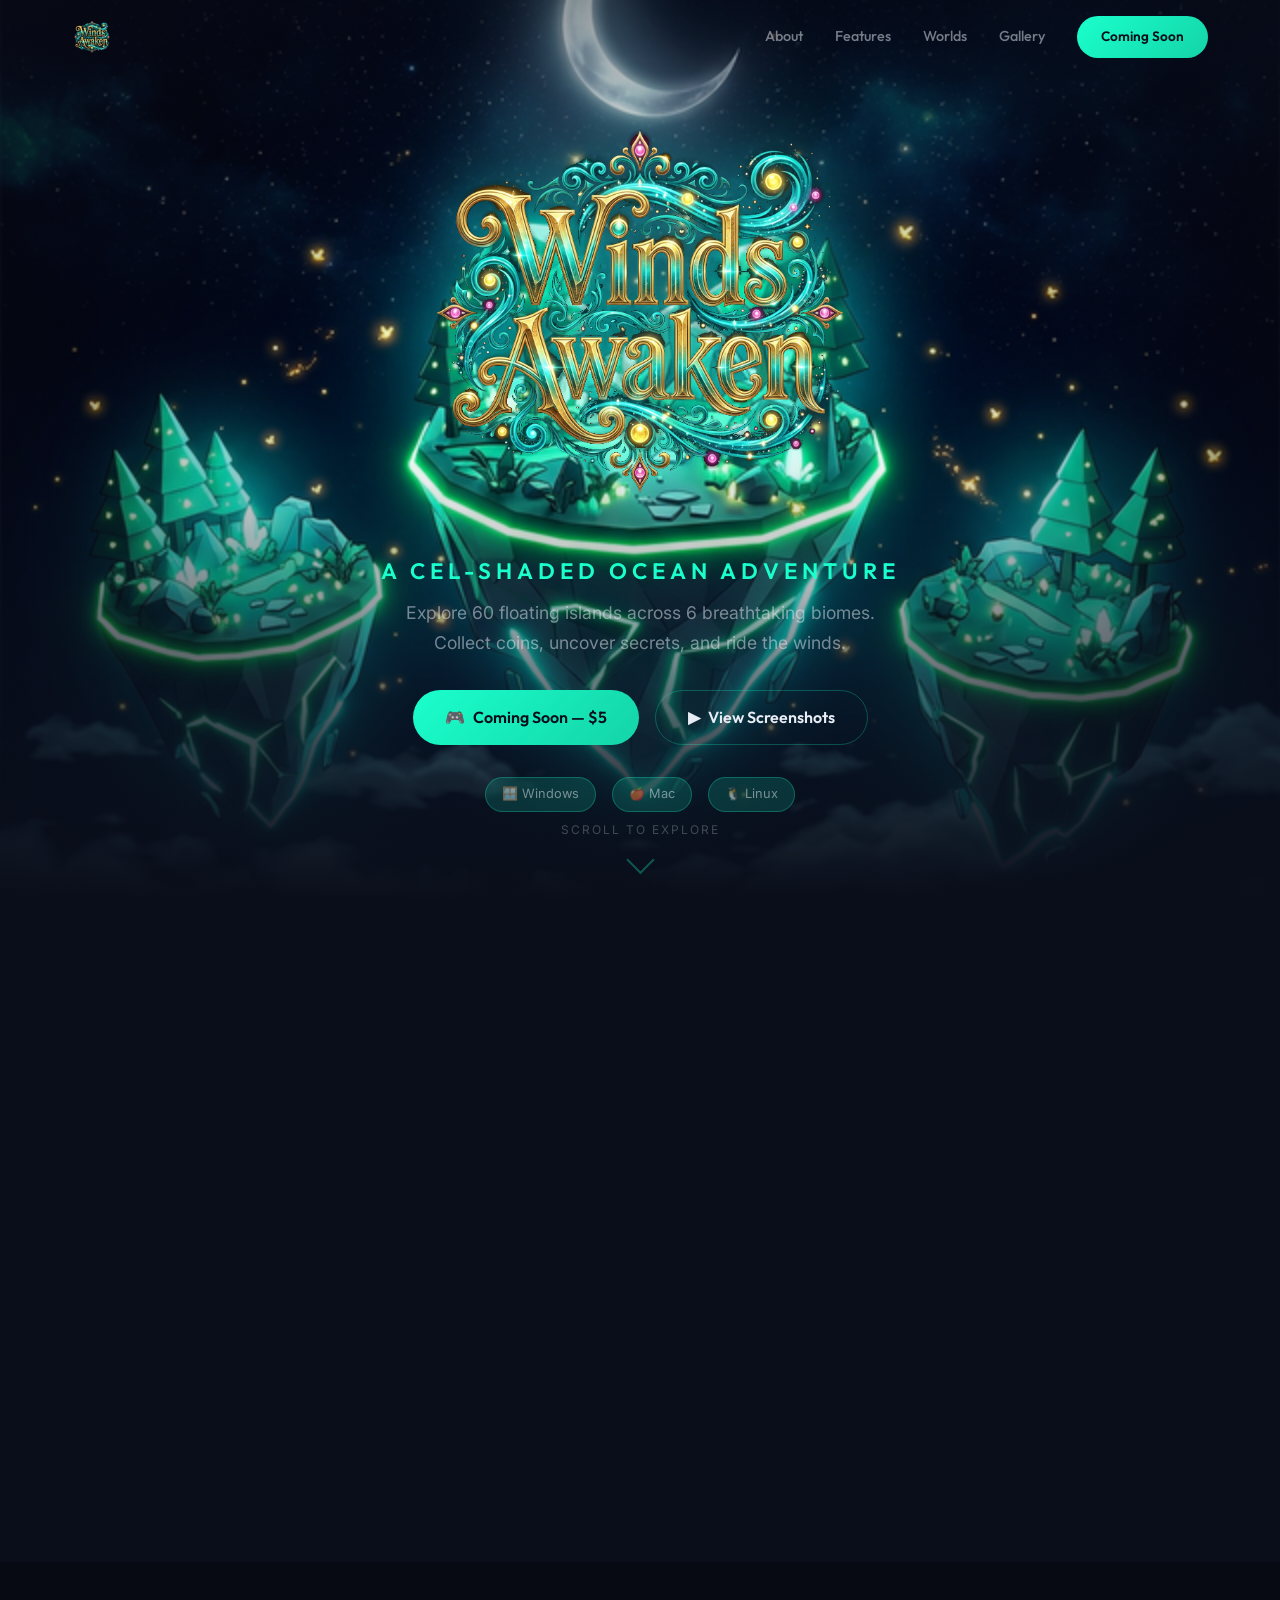
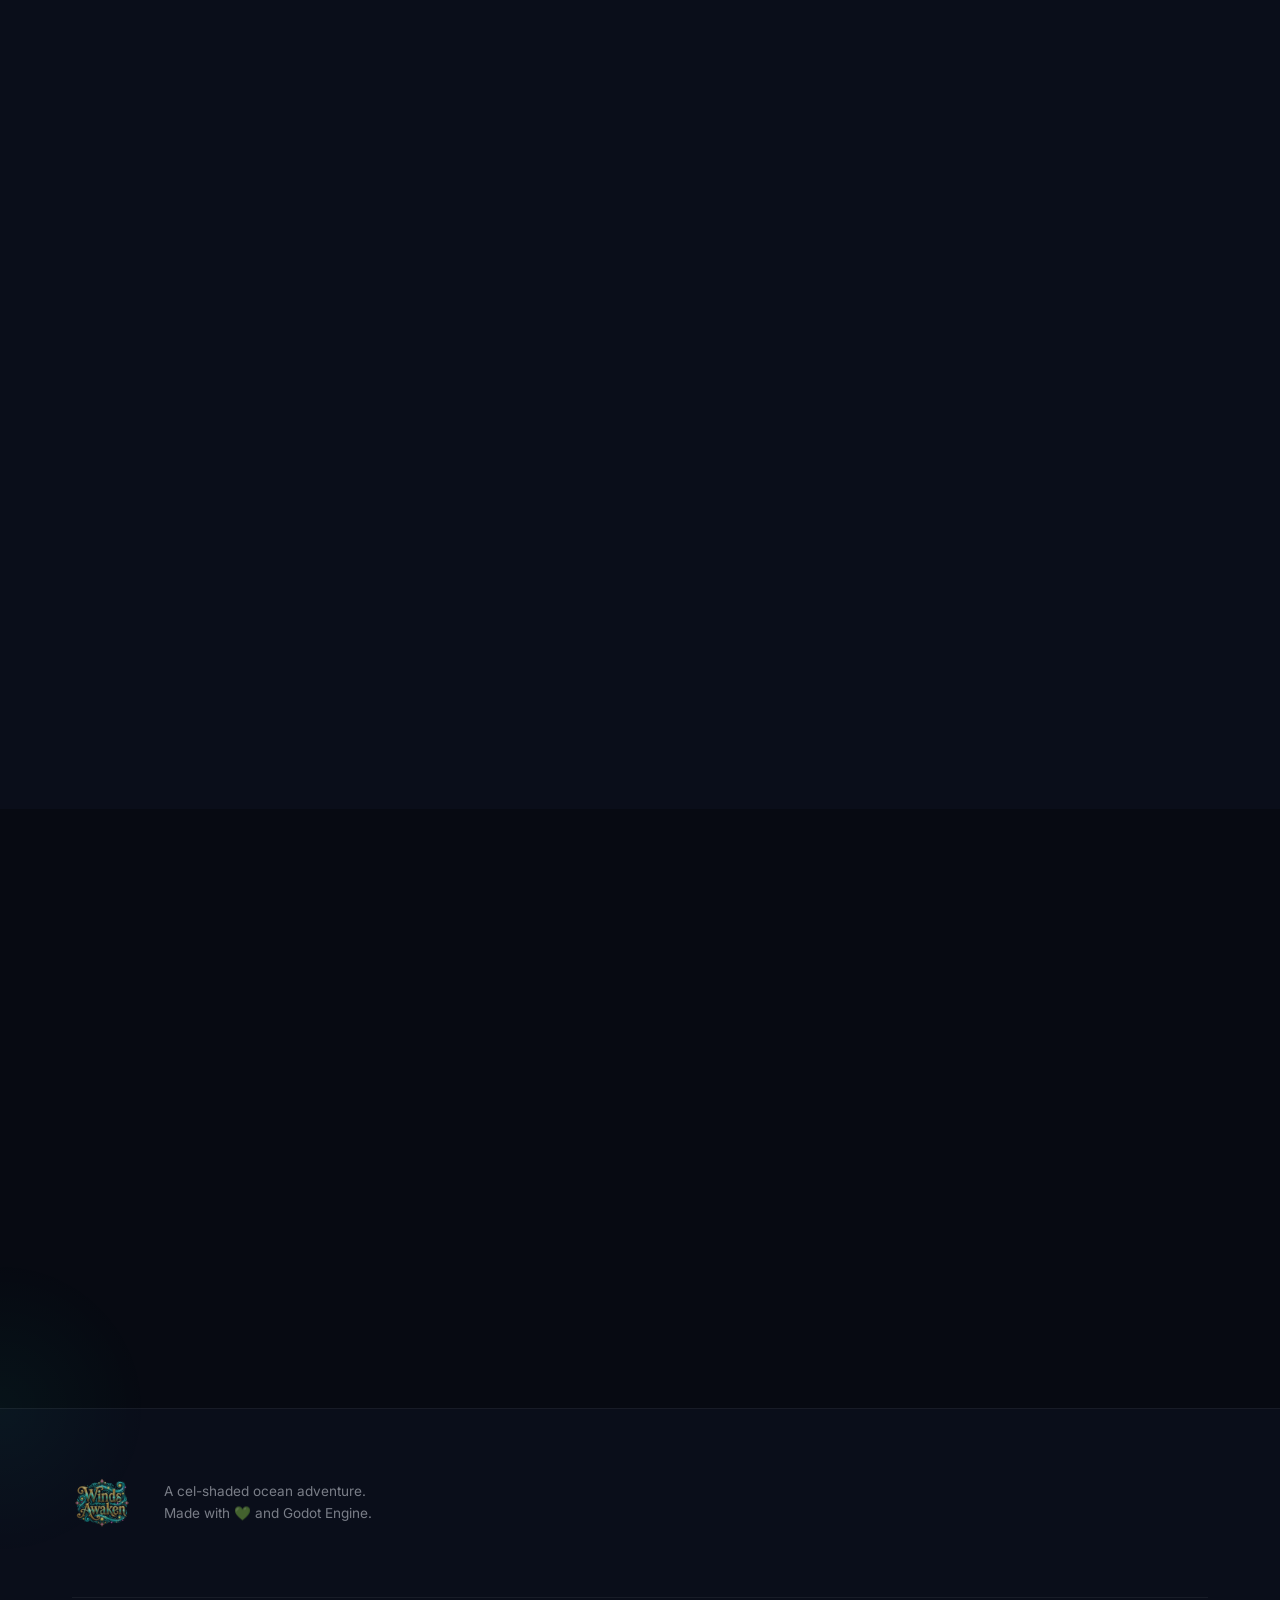
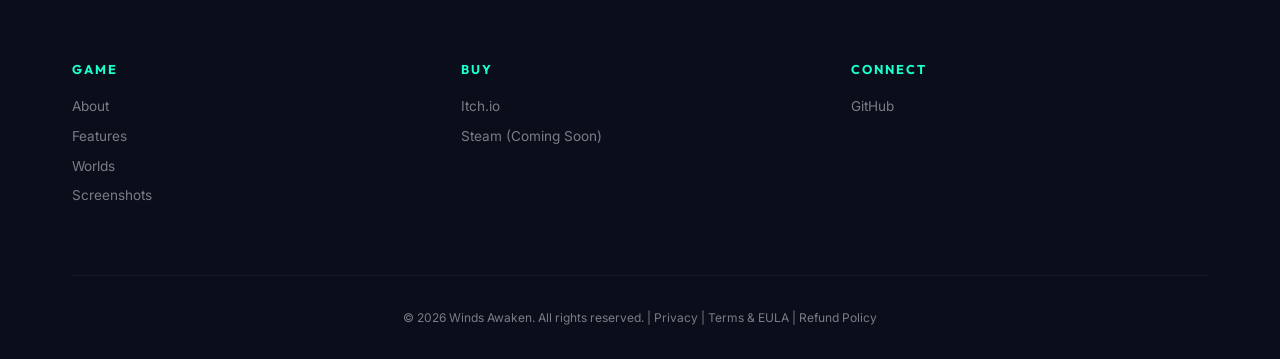
==== commit 41deca73: "Normal site with Three.js enhancements: hero bg image + particles overlay, 3D tilt cards, cursor glo" ====
--- a/index.html
+++ b/index.html
@@ -54,8 +54,12 @@
         </div>
     </nav>
 
-    <!-- ═══ Hero — Three.js Canvas ═══ -->
+    <!-- ═══ Hero ═══ -->
     <section id="hero">
+        <div class="hero-bg">
+            <img src="images/menu_bg.png" alt="" class="hero-bg-img" id="hero-bg-img">
+        </div>
+        <div class="hero-vignette"></div>
         <canvas id="hero-canvas"></canvas>
         <div class="hero-content">
             <img src="images/game_logo.png" alt="Winds Awaken" class="hero-logo" id="hero-logo">
--- a/style.css
+++ b/style.css
@@ -247,6 +247,39 @@
     align-items: center;
     justify-content: center;
     overflow: hidden;
+    background: var(--clr-bg);
+}
+
+.hero-bg {
+    position: absolute;
+    inset: 0;
+    z-index: 0;
+}
+
+.hero-bg-img {
+    width: 100%;
+    height: 100%;
+    object-fit: cover;
+    animation: heroZoom 20s ease-in-out infinite alternate;
+}
+
+@keyframes heroZoom {
+    0% {
+        transform: scale(1);
+    }
+
+    100% {
+        transform: scale(1.08);
+    }
+}
+
+.hero-vignette {
+    position: absolute;
+    inset: 0;
+    z-index: 1;
+    background:
+        radial-gradient(ellipse at center, transparent 30%, rgba(10, 14, 26, 0.7) 100%),
+        linear-gradient(to bottom, transparent 50%, var(--clr-bg) 100%);
 }
 
 #hero-canvas {
@@ -254,12 +287,12 @@
     inset: 0;
     width: 100%;
     height: 100%;
-    z-index: 0;
+    z-index: 2;
 }
 
 .hero-content {
     position: relative;
-    z-index: 2;
+    z-index: 3;
     text-align: center;
     padding: 0 var(--space-md);
 }
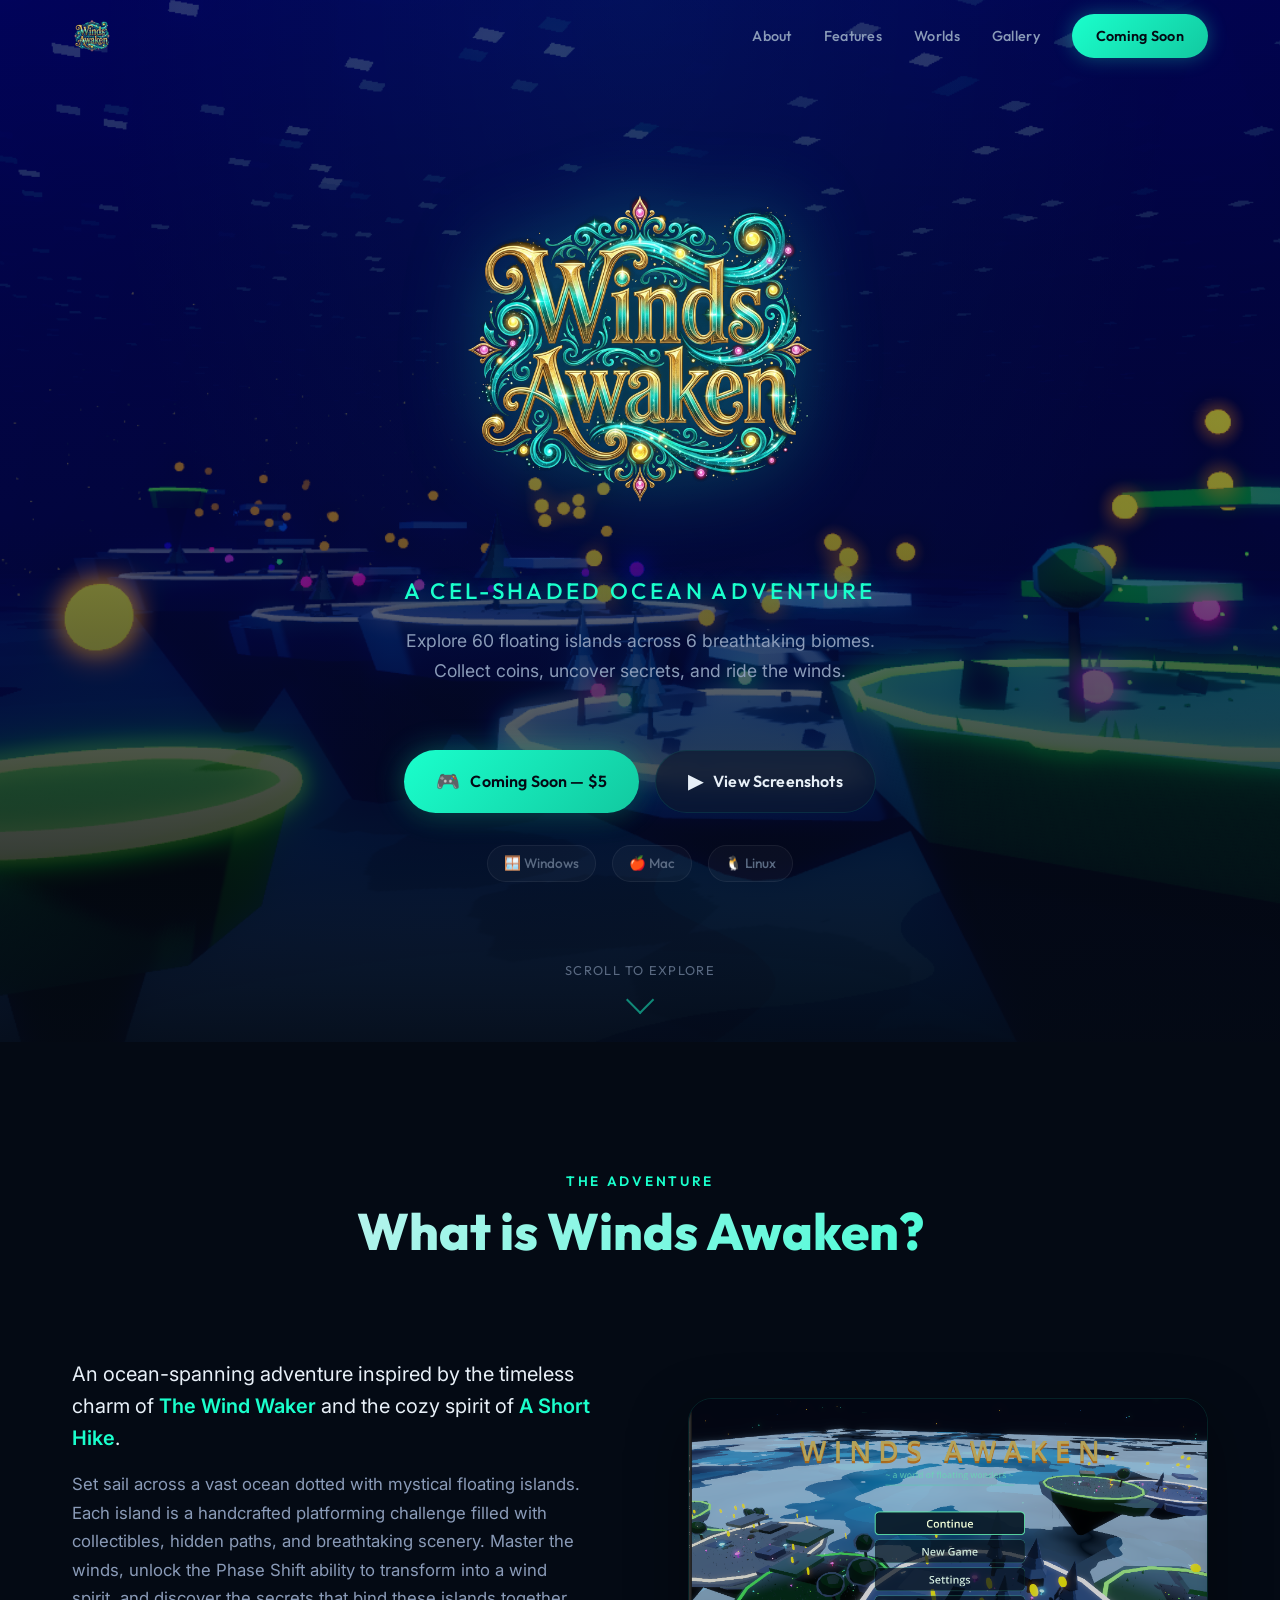
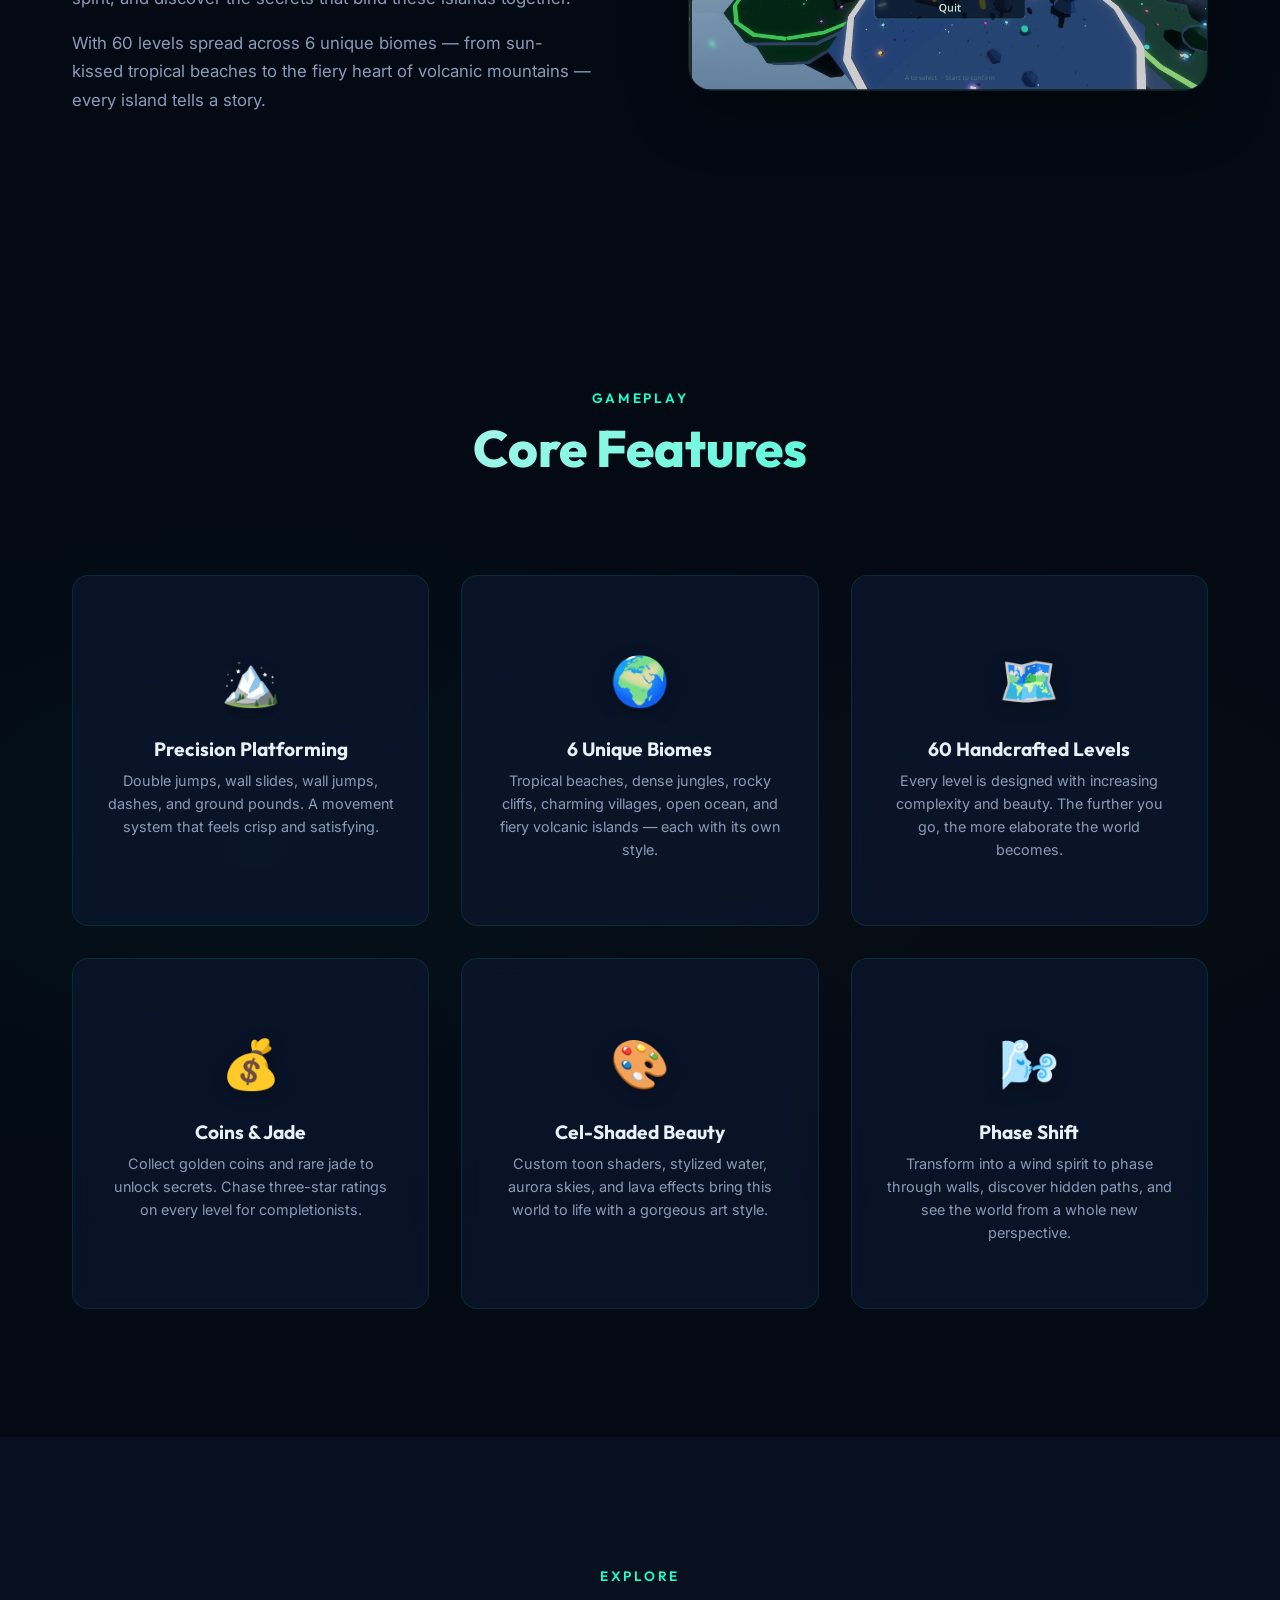
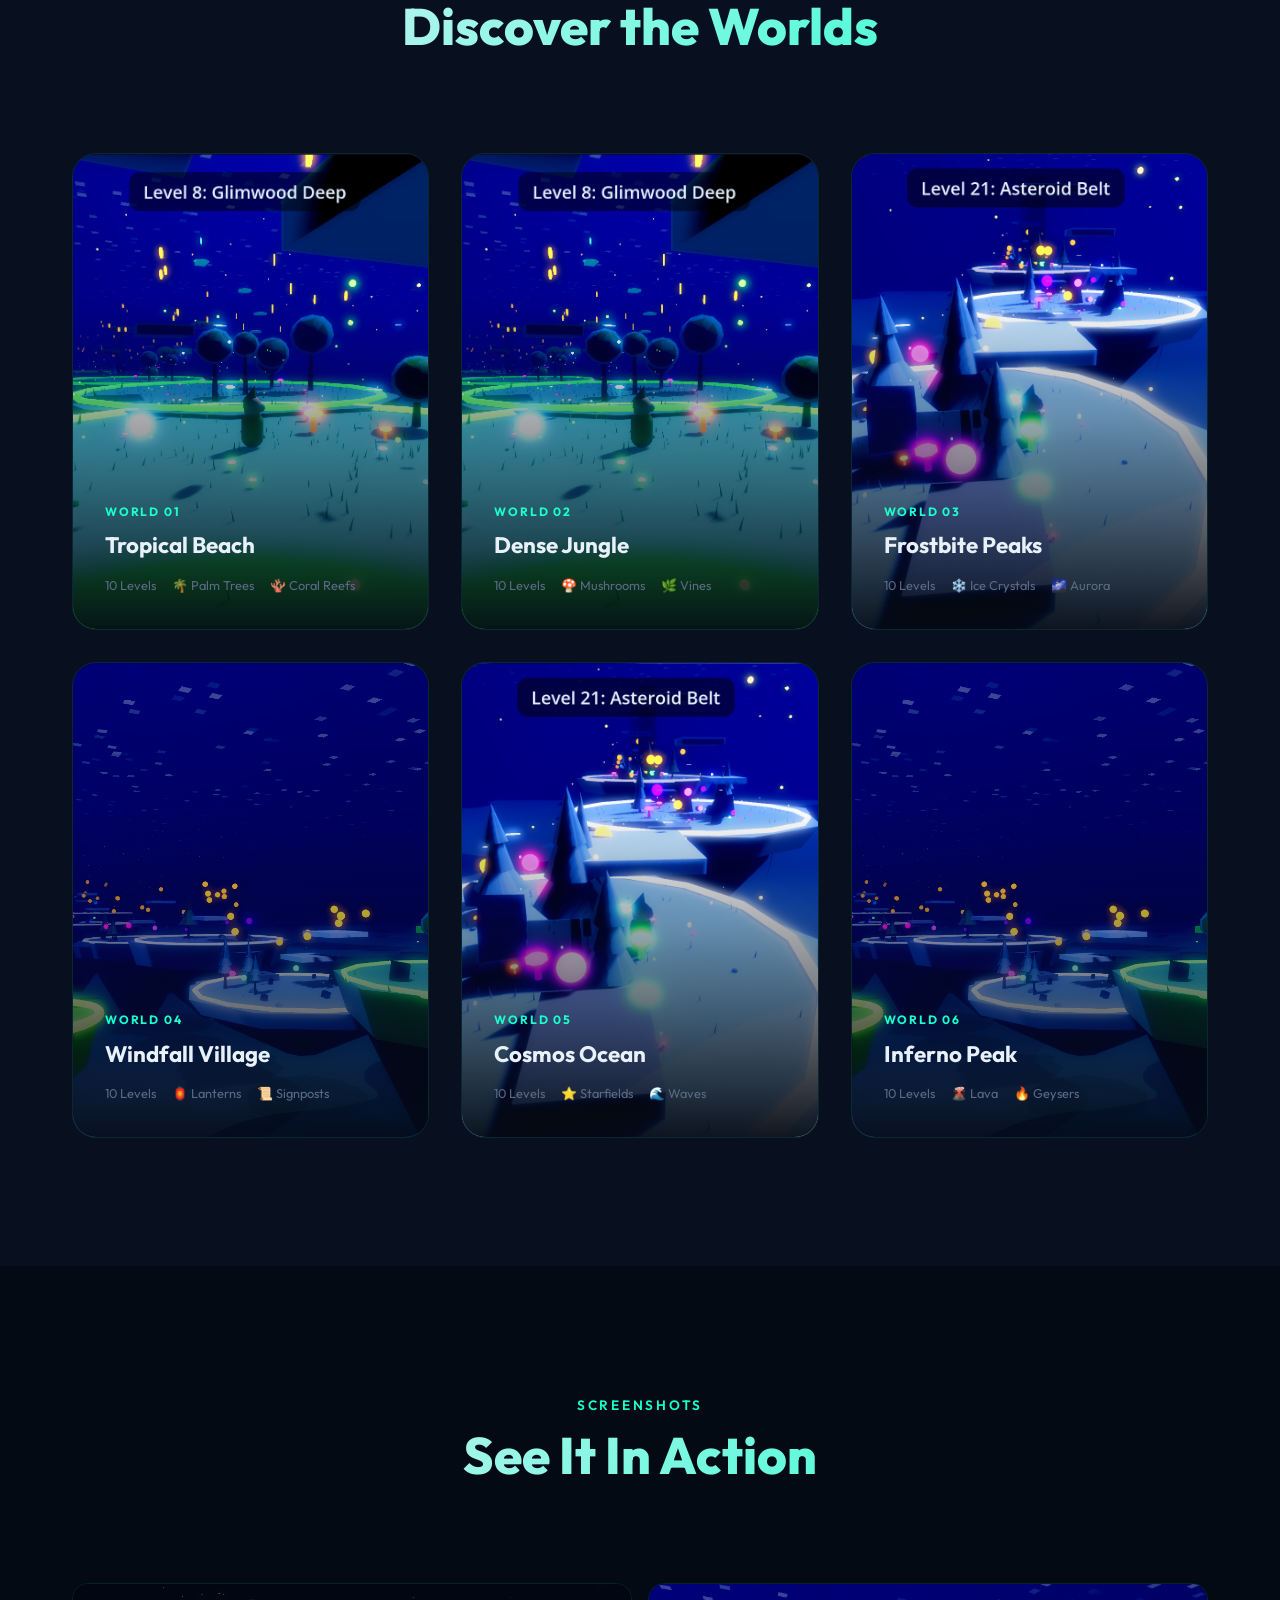
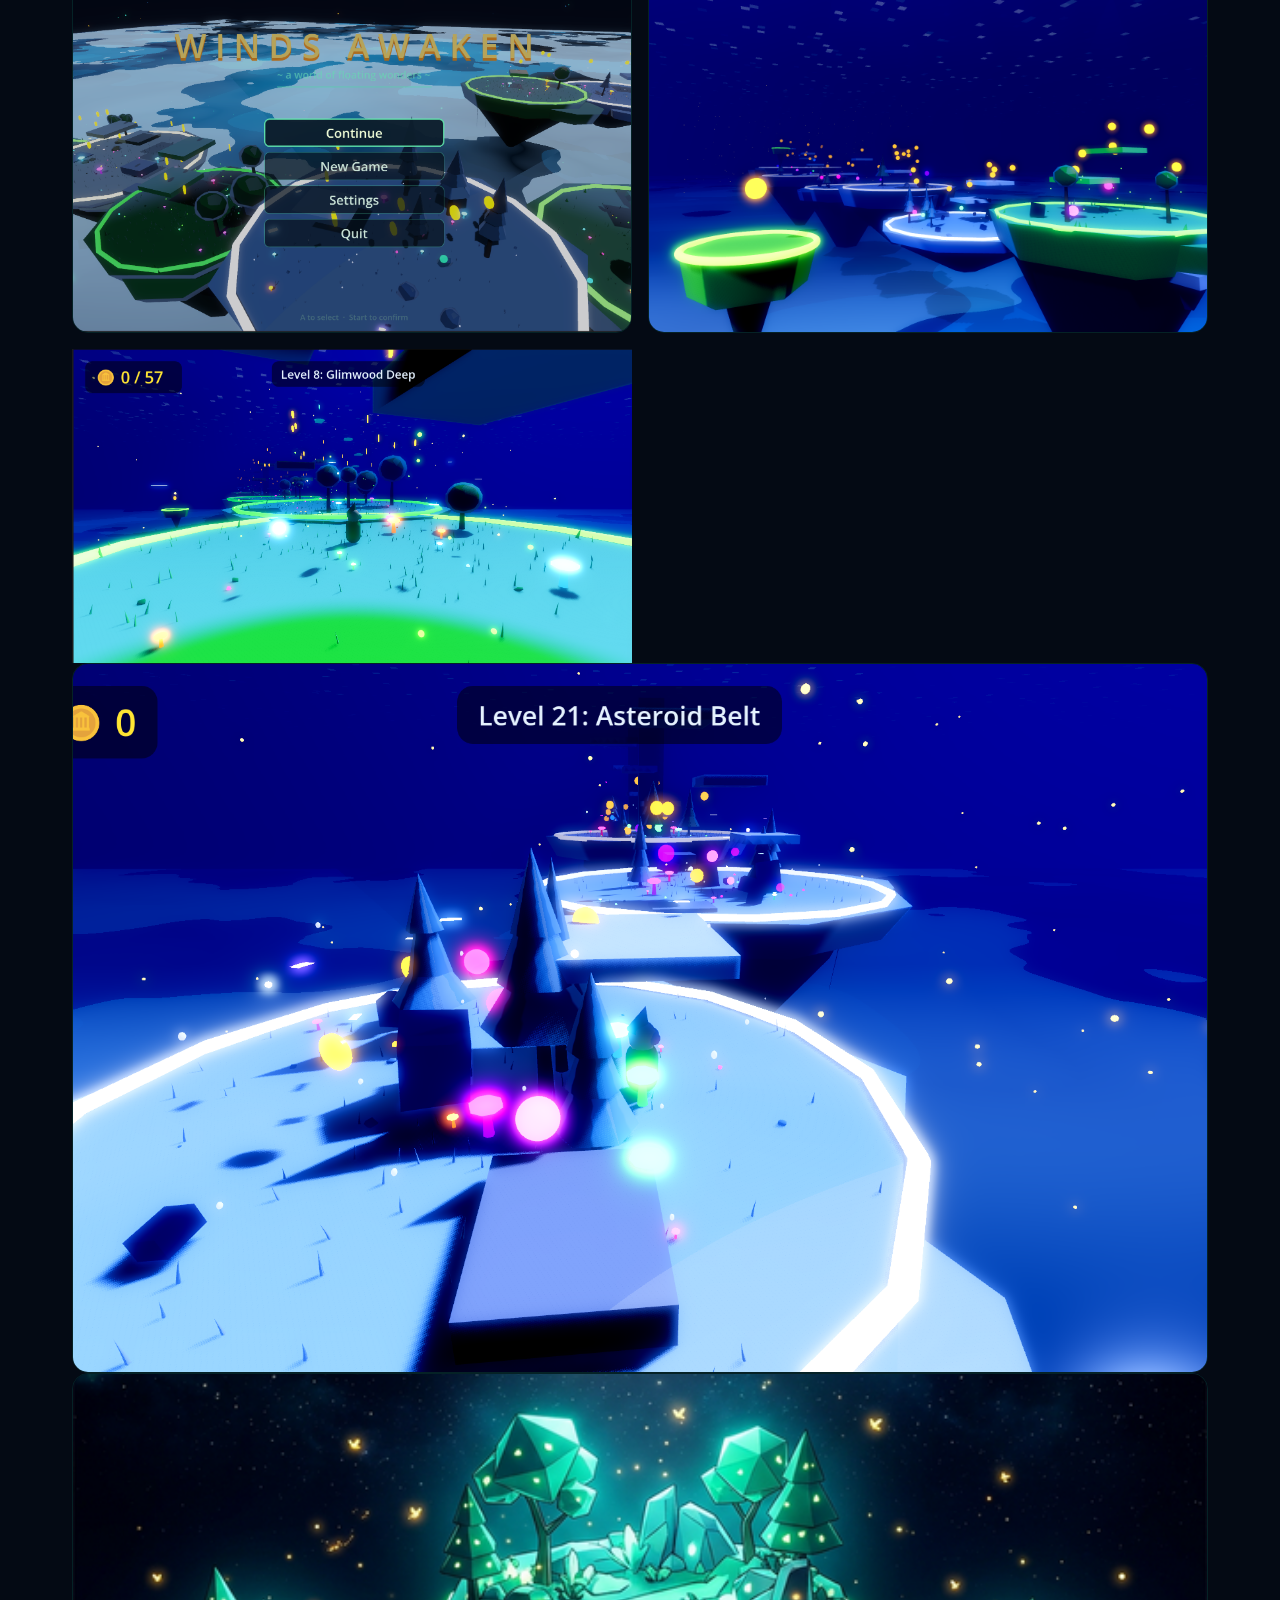
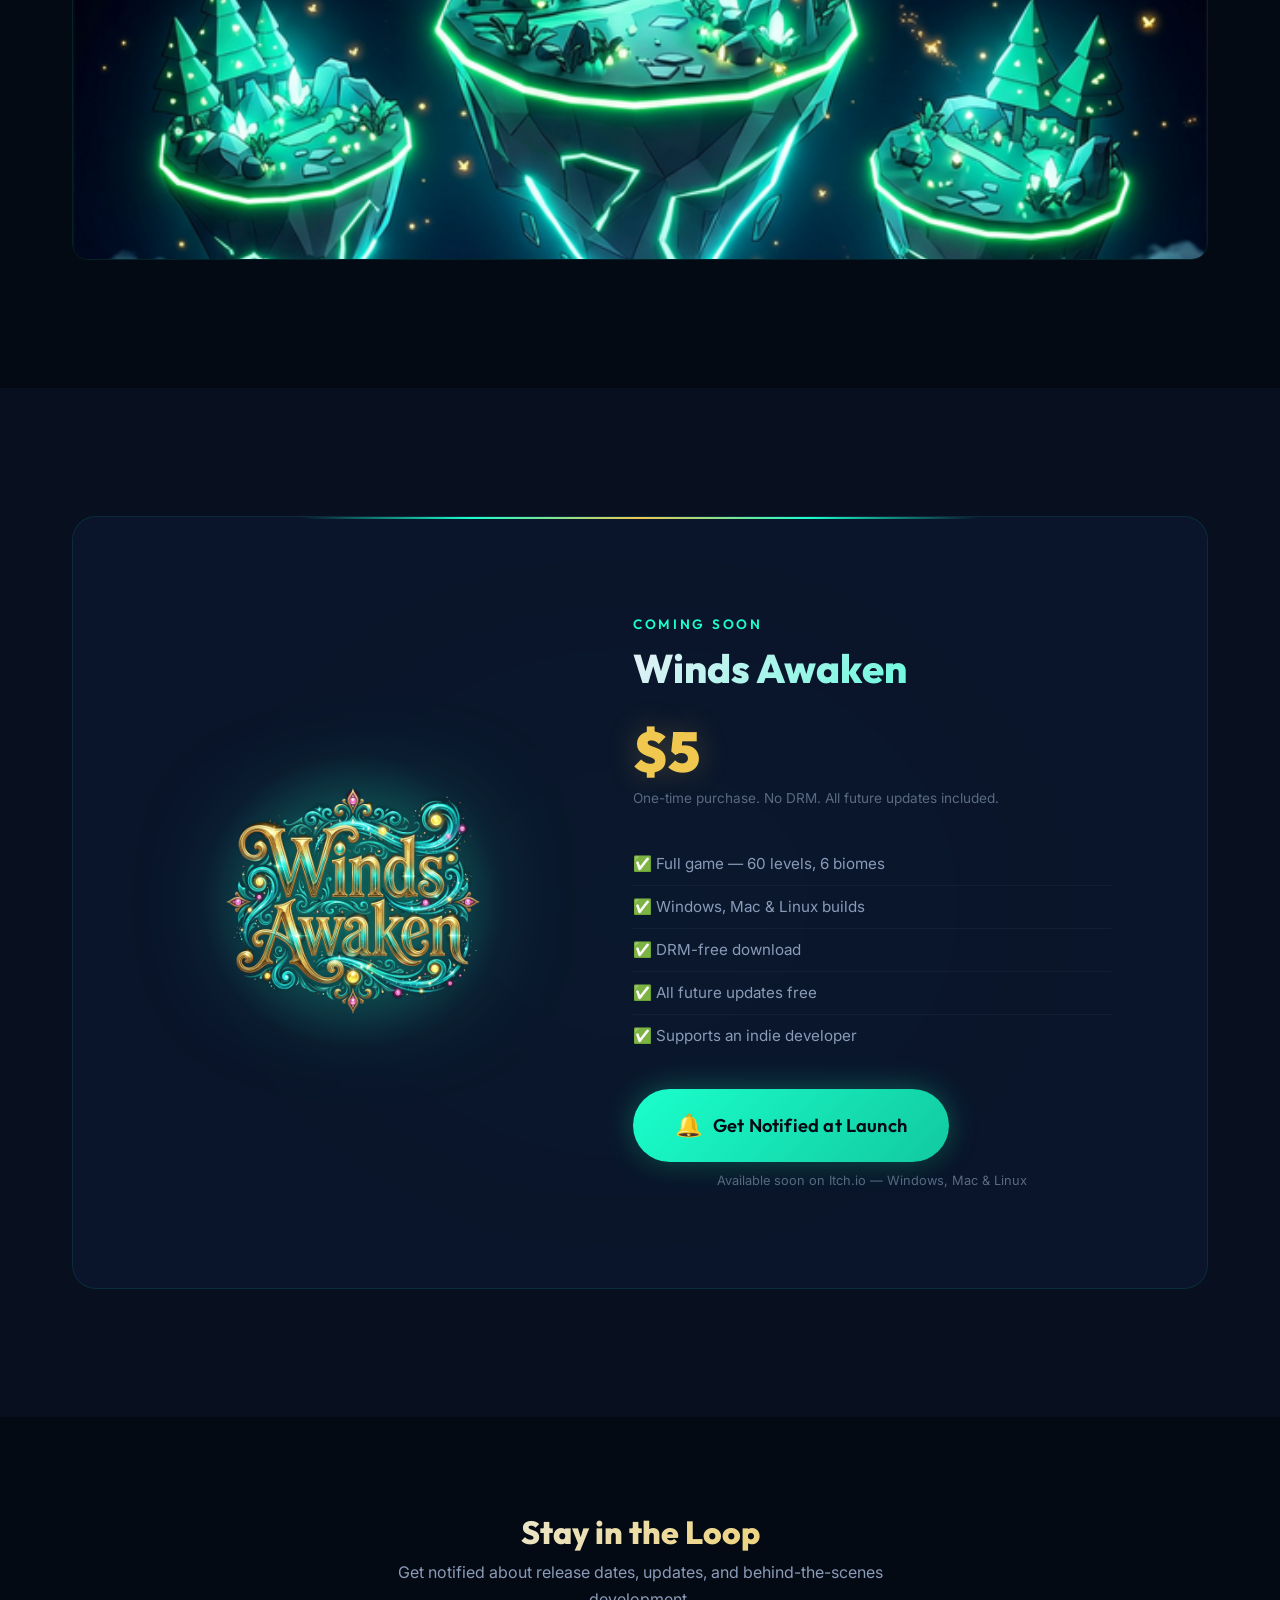
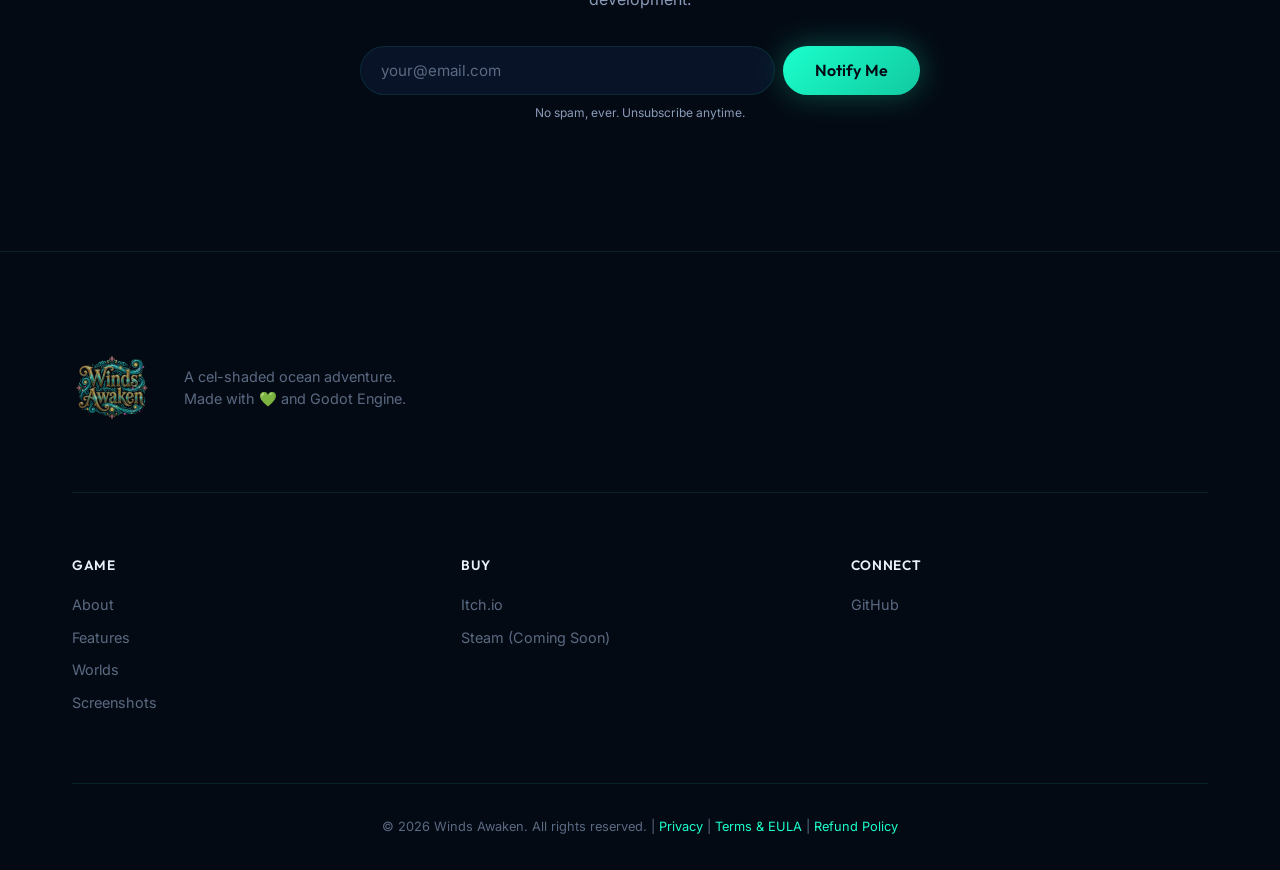
==== commit 37b35f38: "Restore clean original site - revert Three.js experiments" ====
--- a/index.html
+++ b/index.html
@@ -22,303 +22,366 @@
         rel="stylesheet">
     <link rel="stylesheet" href="style.css">
     <link rel="icon" type="image/png" href="images/game_logo.png">
-
-    <!-- Three.js & Add-ons via Import Map -->
-    <script type="importmap">
-    {
-        "imports": {
-            "three": "https://unpkg.com/three@0.162.0/build/three.module.js",
-            "three/addons/": "https://unpkg.com/three@0.162.0/examples/jsm/"
-        }
-    }
-    </script>
 </head>
 
 <body>
-    <!-- ═══ Navigation ═══ -->
+    <!-- Wind particles canvas -->
+    <canvas id="wind-particles"></canvas>
+
+    <!-- Navigation -->
     <nav id="main-nav">
         <div class="nav-inner">
             <a href="#" class="nav-logo">
-                <img src="images/game_logo.png" alt="Winds Awaken" id="nav-logo-img">
+                <img src="images/game_logo.png" alt="Winds Awaken Logo" class="nav-logo-img">
             </a>
-            <button class="nav-toggle" id="nav-toggle" aria-label="Toggle navigation">
-                <span></span><span></span><span></span>
-            </button>
             <div class="nav-links">
                 <a href="#about" class="nav-link">About</a>
                 <a href="#features" class="nav-link">Features</a>
                 <a href="#worlds" class="nav-link">Worlds</a>
                 <a href="#gallery" class="nav-link">Gallery</a>
-                <a href="#buy" class="nav-cta">Coming Soon</a>
-            </div>
+                <a href="#buy" class="nav-link nav-cta">Coming Soon</a>
+            </div>
+            <button class="nav-toggle" id="nav-toggle" aria-label="Toggle navigation">
+                <span></span><span></span><span></span>
+            </button>
         </div>
     </nav>
 
-    <!-- ═══ Hero ═══ -->
+    <!-- Hero Section -->
     <section id="hero">
         <div class="hero-bg">
-            <img src="images/menu_bg.png" alt="" class="hero-bg-img" id="hero-bg-img">
-        </div>
-        <div class="hero-vignette"></div>
-        <canvas id="hero-canvas"></canvas>
+            <img src="images/image2.png" alt="Winds Awaken — Floating Islands" class="hero-img">
+            <div class="hero-overlay"></div>
+        </div>
         <div class="hero-content">
             <img src="images/game_logo.png" alt="Winds Awaken" class="hero-logo" id="hero-logo">
             <p class="hero-tagline">A Cel-Shaded Ocean Adventure</p>
-            <p class="hero-desc">Explore 60 floating islands across 6 breathtaking biomes.<br>Collect coins, uncover
+            <p class="hero-sub">Explore 60 floating islands across 6 breathtaking biomes.<br>Collect coins, uncover
                 secrets, and ride the winds.</p>
-            <div class="hero-buttons">
-                <a href="#buy" class="btn btn-primary">
-                    <span class="btn-icon">🎮</span> Coming Soon — $5
+            <div class="hero-actions">
+                <a href="#buy" class="btn btn-primary" id="hero-buy-btn">
+                    <span class="btn-icon">🎮</span>
+                    Coming Soon — $5
                 </a>
-                <a href="#gallery" class="btn btn-ghost">
-                    <span class="btn-icon">▶</span> View Screenshots
+                <a href="#gallery" class="btn btn-secondary" id="hero-trailer-btn">
+                    <span class="btn-icon">▶</span>
+                    View Screenshots
                 </a>
             </div>
             <div class="hero-platforms">
-                <span class="platform-tag">🪟 Windows</span>
-                <span class="platform-tag">🍎 Mac</span>
-                <span class="platform-tag">🐧 Linux</span>
-            </div>
-        </div>
-        <div class="hero-scroll-hint" id="scroll-hint">
+                <span class="platform-badge" id="platform-windows">🪟 Windows</span>
+                <span class="platform-badge" id="platform-mac">🍎 Mac</span>
+                <span class="platform-badge" id="platform-linux">🐧 Linux</span>
+            </div>
+        </div>
+        <div class="hero-scroll-indicator" id="scroll-indicator">
             <span>Scroll to explore</span>
             <div class="scroll-arrow"></div>
         </div>
     </section>
 
-    <!-- ═══ About ═══ -->
-    <section id="about" class="section">
-        <div class="container">
+    <!-- About Section -->
+    <section id="about">
+        <div class="section-inner">
+            <div class="section-header">
+                <span class="section-label">The Adventure</span>
+                <h2>What is Winds Awaken?</h2>
+            </div>
             <div class="about-grid">
-                <div class="about-text" data-animate="slide-left">
-                    <span class="section-label">About the Game</span>
-                    <h2>Sail Across a<br><span class="text-gradient">Mystical Ocean</span></h2>
-                    <p>Winds Awaken is a cel-shaded 3D platformer inspired by The Wind Waker and A Short Hike. Master
+                <div class="about-text">
+                    <p class="about-lead">An ocean-spanning adventure inspired by the timeless charm of <strong>The Wind
+                            Waker</strong> and the cozy spirit of <strong>A Short Hike</strong>.</p>
+                    <p>Set sail across a vast ocean dotted with mystical floating islands. Each island is a handcrafted
+                        platforming challenge filled with collectibles, hidden paths, and breathtaking scenery. Master
                         the winds, unlock the Phase Shift ability to transform into a wind spirit, and discover the
-                        secrets that bind the floating islands together.</p>
-                    <div class="about-stats">
-                        <div class="stat">
-                            <span class="stat-number">60</span>
-                            <span class="stat-label">Levels</span>
-                        </div>
-                        <div class="stat">
-                            <span class="stat-number">6</span>
-                            <span class="stat-label">Biomes</span>
-                        </div>
-                        <div class="stat">
-                            <span class="stat-number">∞</span>
-                            <span class="stat-label">Secrets</span>
-                        </div>
-                    </div>
-                </div>
-                <div class="about-visual" data-animate="slide-right">
-                    <div class="about-image-frame">
-                        <img src="images/title-screen.png" alt="Winds Awaken Title Screen" loading="lazy">
-                    </div>
-                </div>
-            </div>
-        </div>
-    </section>
-
-    <!-- ═══ Features ═══ -->
-    <section id="features" class="section section-dark">
-        <div class="container">
-            <div class="section-header" data-animate="fade-up">
-                <span class="section-label">Core Mechanics</span>
-                <h2>Built for <span class="text-gradient">Adventure</span></h2>
+                        secrets that bind these islands together.</p>
+                    <p>With 60 levels spread across 6 unique biomes — from sun-kissed tropical beaches to the fiery
+                        heart of volcanic mountains — every island tells a story.</p>
+                </div>
+                <div class="about-visual">
+                    <img src="images/title-screen.png" alt="Winds Awaken Title Screen" class="about-img">
+                    <div class="about-img-glow"></div>
+                </div>
+            </div>
+        </div>
+    </section>
+
+    <!-- Features Section -->
+    <section id="features">
+        <div class="section-inner">
+            <div class="section-header">
+                <span class="section-label">Gameplay</span>
+                <h2>Core Features</h2>
             </div>
             <div class="features-grid">
-                <div class="feature-card" data-animate="fade-up" data-delay="0">
+                <div class="feature-card" id="feature-platforming">
                     <div class="feature-icon">🏔️</div>
                     <h3>Precision Platforming</h3>
-                    <p>Double jumps, wall slides, wall jumps, dashes, and ground pounds — every move feels tight and
-                        responsive.</p>
-                </div>
-                <div class="feature-card" data-animate="fade-up" data-delay="1">
+                    <p>Double jumps, wall slides, wall jumps, dashes, and ground pounds. A movement system that feels
+                        crisp and satisfying.</p>
+                </div>
+                <div class="feature-card" id="feature-worlds">
+                    <div class="feature-icon">🌍</div>
+                    <h3>6 Unique Biomes</h3>
+                    <p>Tropical beaches, dense jungles, rocky cliffs, charming villages, open ocean, and fiery volcanic
+                        islands — each with its own style.</p>
+                </div>
+                <div class="feature-card" id="feature-levels">
+                    <div class="feature-icon">🗺️</div>
+                    <h3>60 Handcrafted Levels</h3>
+                    <p>Every level is designed with increasing complexity and beauty. The further you go, the more
+                        elaborate the world becomes.</p>
+                </div>
+                <div class="feature-card" id="feature-collectibles">
+                    <div class="feature-icon">💰</div>
+                    <h3>Coins & Jade</h3>
+                    <p>Collect golden coins and rare jade to unlock secrets. Chase three-star ratings on every level for
+                        completionists.</p>
+                </div>
+                <div class="feature-card" id="feature-visuals">
+                    <div class="feature-icon">🎨</div>
+                    <h3>Cel-Shaded Beauty</h3>
+                    <p>Custom toon shaders, stylized water, aurora skies, and lava effects bring this world to life with
+                        a gorgeous art style.</p>
+                </div>
+                <div class="feature-card" id="feature-wind">
                     <div class="feature-icon">🌬️</div>
                     <h3>Phase Shift</h3>
-                    <p>Transform into a wind spirit. Pass through walls, reveal hidden paths, and see a secret layer of
-                        the world.</p>
-                </div>
-                <div class="feature-card" data-animate="fade-up" data-delay="2">
-                    <div class="feature-icon">🎨</div>
-                    <h3>Cel-Shaded Beauty</h3>
-                    <p>Custom toon shaders, stylized water, aurora skies, and lava effects — every biome is a visual
-                        treat.</p>
-                </div>
-                <div class="feature-card" data-animate="fade-up" data-delay="3">
-                    <div class="feature-icon">💎</div>
-                    <h3>Collectibles & Secrets</h3>
-                    <p>Golden coins, jade collectibles, three-star ratings, and hidden Easter eggs for the
-                        completionists.</p>
-                </div>
-            </div>
-        </div>
-    </section>
-
-    <!-- ═══ Worlds ═══ -->
-    <section id="worlds" class="section">
-        <div class="container">
-            <div class="section-header" data-animate="fade-up">
+                    <p>Transform into a wind spirit to phase through walls, discover hidden paths, and see the world
+                        from a whole new perspective.</p>
+                </div>
+            </div>
+        </div>
+    </section>
+
+    <!-- Worlds Section -->
+    <section id="worlds">
+        <div class="section-inner">
+            <div class="section-header">
                 <span class="section-label">Explore</span>
-                <h2>Six <span class="text-gradient">Breathtaking Biomes</span></h2>
-            </div>
-            <div class="worlds-grid">
-                <div class="world-card" data-animate="fade-up" data-delay="0">
-                    <div class="world-img-wrapper">
-                        <img src="images/image2.png" alt="Floating Islands" loading="lazy">
-                    </div>
-                    <div class="world-info">
-                        <span class="world-number">01</span>
+                <h2>Discover the Worlds</h2>
+            </div>
+            <div class="worlds-showcase">
+                <div class="world-card active" id="world-tropical" data-world="tropical">
+                    <div class="world-card-bg" style="background-image: url('images/image.png')"></div>
+                    <div class="world-card-content">
+                        <span class="world-number">World 01</span>
                         <h3>Tropical Beach</h3>
-                        <p>Sun-kissed shores, coral reefs, and the first taste of wind-powered flight.</p>
-                    </div>
-                </div>
-                <div class="world-card" data-animate="fade-up" data-delay="1">
-                    <div class="world-img-wrapper">
-                        <img src="images/image.png" alt="Glimwood Deep" loading="lazy">
-                    </div>
-                    <div class="world-info">
-                        <span class="world-number">02</span>
+                        <p>Sun-kissed shores, swaying palm trees, and gentle ocean breezes. Your adventure begins here
+                            among coral reefs and sandy dunes.</p>
+                        <div class="world-stats">
+                            <span>10 Levels</span>
+                            <span>🌴 Palm Trees</span>
+                            <span>🪸 Coral Reefs</span>
+                        </div>
+                    </div>
+                </div>
+                <div class="world-card" id="world-jungle" data-world="jungle">
+                    <div class="world-card-bg" style="background-image: url('images/image.png')"></div>
+                    <div class="world-card-content">
+                        <span class="world-number">World 02</span>
                         <h3>Dense Jungle</h3>
-                        <p>Towering ancient trees, bioluminescent mushrooms, and hidden ruins.</p>
-                    </div>
-                </div>
-                <div class="world-card" data-animate="fade-up" data-delay="2">
-                    <div class="world-img-wrapper">
-                        <img src="images/3.png" alt="Asteroid Belt" loading="lazy">
-                    </div>
-                    <div class="world-info">
-                        <span class="world-number">03</span>
+                        <p>Ancient trees tower above a canopy of mystery. Glowing mushrooms light hidden paths through
+                            the dense undergrowth.</p>
+                        <div class="world-stats">
+                            <span>10 Levels</span>
+                            <span>🍄 Mushrooms</span>
+                            <span>🌿 Vines</span>
+                        </div>
+                    </div>
+                </div>
+                <div class="world-card" id="world-cliff" data-world="cliff">
+                    <div class="world-card-bg" style="background-image: url('images/3.png')"></div>
+                    <div class="world-card-content">
+                        <span class="world-number">World 03</span>
                         <h3>Frostbite Peaks</h3>
-                        <p>Crystal ice formations, shimmering auroras, and treacherous frozen platforms.</p>
-                    </div>
-                </div>
-            </div>
-        </div>
-    </section>
-
-    <!-- ═══ Gallery ═══ -->
-    <section id="gallery" class="section section-dark">
-        <div class="container">
-            <div class="section-header" data-animate="fade-up">
+                        <p>Crystal ice formations and aurora-lit skies. Navigate slippery surfaces and frozen waterfalls
+                            in this winter wonderland.</p>
+                        <div class="world-stats">
+                            <span>10 Levels</span>
+                            <span>❄️ Ice Crystals</span>
+                            <span>🌌 Aurora</span>
+                        </div>
+                    </div>
+                </div>
+                <div class="world-card" id="world-village" data-world="village">
+                    <div class="world-card-bg" style="background-image: url('images/image2.png')"></div>
+                    <div class="world-card-content">
+                        <span class="world-number">World 04</span>
+                        <h3>Windfall Village</h3>
+                        <p>A cozy settlement floating among the clouds. Barrels, crates, and lantern-lit pathways hold
+                            secrets in every corner.</p>
+                        <div class="world-stats">
+                            <span>10 Levels</span>
+                            <span>🏮 Lanterns</span>
+                            <span>📜 Signposts</span>
+                        </div>
+                    </div>
+                </div>
+                <div class="world-card" id="world-ocean" data-world="ocean">
+                    <div class="world-card-bg" style="background-image: url('images/3.png')"></div>
+                    <div class="world-card-content">
+                        <span class="world-number">World 05</span>
+                        <h3>Cosmos Ocean</h3>
+                        <p>Sail the starlit open waters. The boundaries between sky and sea blur in this ethereal,
+                            dreamlike biome.</p>
+                        <div class="world-stats">
+                            <span>10 Levels</span>
+                            <span>⭐ Starfields</span>
+                            <span>🌊 Waves</span>
+                        </div>
+                    </div>
+                </div>
+                <div class="world-card" id="world-volcanic" data-world="volcanic">
+                    <div class="world-card-bg" style="background-image: url('images/image2.png')"></div>
+                    <div class="world-card-content">
+                        <span class="world-number">World 06</span>
+                        <h3>Inferno Peak</h3>
+                        <p>The ultimate challenge. Rivers of lava, erupting geysers, and platforms that crumble beneath
+                            your feet.</p>
+                        <div class="world-stats">
+                            <span>10 Levels</span>
+                            <span>🌋 Lava</span>
+                            <span>🔥 Geysers</span>
+                        </div>
+                    </div>
+                </div>
+            </div>
+        </div>
+    </section>
+
+    <!-- Gallery Section -->
+    <section id="gallery">
+        <div class="section-inner">
+            <div class="section-header">
                 <span class="section-label">Screenshots</span>
-                <h2>See It <span class="text-gradient">In Action</span></h2>
+                <h2>See It In Action</h2>
             </div>
             <div class="gallery-grid">
-                <div class="gallery-item" data-animate="fade-up" data-delay="0">
+                <div class="gallery-item" id="gallery-1">
                     <img src="images/title-screen.png" alt="Winds Awaken Title Screen" loading="lazy">
                     <div class="gallery-caption">Title Screen</div>
                 </div>
-                <div class="gallery-item" data-animate="fade-up" data-delay="1">
+                <div class="gallery-item" id="gallery-2">
                     <img src="images/image2.png" alt="Floating Islands Overview" loading="lazy">
                     <div class="gallery-caption">Floating Islands — World Overview</div>
                 </div>
-                <div class="gallery-item" data-animate="fade-up" data-delay="2">
-                    <img src="images/image.png" alt="Glimwood Deep — Level 8" loading="lazy">
-                    <div class="gallery-caption">Glimwood Deep — Level 8</div>
-                </div>
-                <div class="gallery-item" data-animate="fade-up" data-delay="3">
-                    <img src="images/3.png" alt="Asteroid Belt — Level 21" loading="lazy">
-                    <div class="gallery-caption">Asteroid Belt — Level 21</div>
-                </div>
-                <div class="gallery-item gallery-wide" data-animate="fade-up" data-delay="4">
-                    <img src="images/menu_bg.png" alt="The World of Winds Awaken" loading="lazy">
-                    <div class="gallery-caption">The World of Winds Awaken</div>
-                </div>
-            </div>
-        </div>
-    </section>
-
-    <!-- ═══ Buy / Coming Soon ═══ -->
-    <section id="buy" class="section">
-        <div class="container">
-            <div class="buy-card" data-animate="fade-up">
-                <div class="buy-glow"></div>
-                <img src="images/game_logo.png" alt="Winds Awaken" class="buy-logo">
-                <h2>Coming Soon — <span class="text-gradient">$5</span></h2>
-                <p class="buy-desc">Full game. 60 levels. 6 biomes. Windows, Mac & Linux. DRM-free. All future updates
-                    included.</p>
-                <div class="buy-features">
-                    <span>✅ 60 Handcrafted Levels</span>
-                    <span>✅ All 6 Biomes</span>
-                    <span>✅ Cross-Platform</span>
-                    <span>✅ DRM-Free</span>
-                    <span>✅ Free Updates</span>
-                    <span>✅ Support Indie Dev</span>
-                </div>
-                <a href="#newsletter" class="btn btn-primary btn-lg">🔔 Get Notified at Launch</a>
-            </div>
-        </div>
-    </section>
-
-    <!-- ═══ Newsletter ═══ -->
-    <section id="newsletter" class="section section-dark">
-        <div class="container container-sm">
-            <div class="newsletter-card" data-animate="fade-up">
-                <h2>Stay in the <span class="text-gradient">Loop</span></h2>
-                <p>Be the first to know when Winds Awaken launches. No spam, just the good stuff.</p>
-                <form id="newsletter-form" class="newsletter-form">
-                    <input type="email" id="newsletter-email" placeholder="your@email.com" required>
-                    <button type="submit" id="newsletter-submit" class="btn btn-primary">Notify Me</button>
-                </form>
-            </div>
-        </div>
-    </section>
-
-    <!-- ═══ Lightbox ═══ -->
+                <img src="images/image.png" alt="Glimwood Deep — Level 8" loading="lazy">
+                <div class="gallery-caption">Glimwood Deep — Level 8</div>
+            </div>
+            <div class="gallery-item" id="gallery-4">
+                <img src="images/3.png" alt="Asteroid Belt — Level 21" loading="lazy">
+                <div class="gallery-caption">Asteroid Belt — Level 21</div>
+            </div>
+            <div class="gallery-item gallery-wide" id="gallery-5">
+                <img src="images/menu_bg.png" alt="Winds Awaken — Title Screen View" loading="lazy">
+                <div class="gallery-caption">The World of Winds Awaken</div>
+            </div>
+        </div>
+        </div>
+    </section>
+
+    <!-- Lightbox -->
     <div class="lightbox" id="lightbox">
-        <button class="lightbox-close" id="lightbox-close" aria-label="Close">&times;</button>
-        <button class="lightbox-nav lightbox-prev" id="lightbox-prev" aria-label="Previous">&#8249;</button>
-        <button class="lightbox-nav lightbox-next" id="lightbox-next" aria-label="Next">&#8250;</button>
+        <button class="lightbox-close" id="lightbox-close" aria-label="Close lightbox">&times;</button>
+        <button class="lightbox-nav lightbox-prev" id="lightbox-prev" aria-label="Previous image">&#8249;</button>
+        <button class="lightbox-nav lightbox-next" id="lightbox-next" aria-label="Next image">&#8250;</button>
         <img src="" alt="" class="lightbox-img" id="lightbox-img">
         <div class="lightbox-caption" id="lightbox-caption"></div>
     </div>
 
-    <!-- ═══ Cursor Glow ═══ -->
-    <div id="cursor-glow"></div>
-
-    <!-- ═══ Footer ═══ -->
-    <footer>
-        <div class="container">
-            <div class="footer-inner">
-                <div class="footer-brand">
-                    <img src="images/game_logo.png" alt="Winds Awaken" class="footer-logo">
-                    <p>A cel-shaded ocean adventure.<br>Made with 💚 and Godot Engine.</p>
-                </div>
-                <div class="footer-links">
-                    <div class="footer-col">
-                        <h4>Game</h4>
-                        <a href="#about">About</a>
-                        <a href="#features">Features</a>
-                        <a href="#worlds">Worlds</a>
-                        <a href="#gallery">Screenshots</a>
-                    </div>
-                    <div class="footer-col">
-                        <h4>Buy</h4>
-                        <a href="#buy">Itch.io</a>
-                        <a href="#buy">Steam (Coming Soon)</a>
-                    </div>
-                    <div class="footer-col">
-                        <h4>Connect</h4>
-                        <a href="https://github.com/Ericdataplus" target="_blank" rel="noopener">GitHub</a>
-                    </div>
-                </div>
-                <div class="footer-bottom">
-                    <p>&copy; 2026 Winds Awaken. All rights reserved. | <a href="privacy.html">Privacy</a> | <a
-                            href="terms.html">Terms & EULA</a> | <a href="refund.html">Refund Policy</a></p>
-                </div>
+    <!-- Buy Section -->
+    <section id="buy">
+        <div class="section-inner">
+            <div class="buy-container">
+                <div class="buy-visual">
+                    <img src="images/game_logo.png" alt="Winds Awaken" class="buy-logo">
+                    <div class="buy-glow"></div>
+                </div>
+                <div class="buy-content">
+                    <span class="section-label">Coming Soon</span>
+                    <h2>Winds Awaken</h2>
+                    <div class="price-tag">
+                        <span class="price-amount">$5</span>
+                        <span class="price-note">One-time purchase. No DRM. All future updates included.</span>
+                    </div>
+                    <ul class="buy-includes">
+                        <li>✅ Full game — 60 levels, 6 biomes</li>
+                        <li>✅ Windows, Mac & Linux builds</li>
+                        <li>✅ DRM-free download</li>
+                        <li>✅ All future updates free</li>
+                        <li>✅ Supports an indie developer</li>
+                    </ul>
+                    <div class="buy-buttons">
+                        <a href="#newsletter" class="btn btn-primary btn-lg" id="buy-notify-btn">
+                            <span class="btn-icon">🔔</span>
+                            Get Notified at Launch
+                        </a>
+                        <p class="buy-itch-note">Available soon on Itch.io — Windows, Mac & Linux</p>
+                        <!-- 
+                            When ready to sell, replace the button above with Itch.io embed widget:
+                            <iframe frameborder="0" src="https://itch.io/embed/YOUR_GAME_ID?dark=true" 
+                                width="552" height="167">
+                                <a href="https://ericdataplus.itch.io/winds-awaken">
+                                    Winds Awaken
+                                </a>
+                            </iframe>
+                        -->
+                    </div>
+                </div>
+            </div>
+        </div>
+    </section>
+
+    <!-- Newsletter / Wishlist -->
+    <section id="newsletter">
+        <div class="section-inner">
+            <div class="newsletter-container">
+                <h2>Stay in the Loop</h2>
+                <p>Get notified about release dates, updates, and behind-the-scenes development.</p>
+                <form class="newsletter-form" id="newsletter-form">
+                    <input type="email" placeholder="your@email.com" class="newsletter-input" id="newsletter-email"
+                        required>
+                    <button type="submit" class="btn btn-primary" id="newsletter-submit">Notify Me</button>
+                </form>
+                <p class="newsletter-note">No spam, ever. Unsubscribe anytime.</p>
+            </div>
+        </div>
+    </section>
+
+    <!-- Footer -->
+    <footer id="footer">
+        <div class="footer-inner">
+            <div class="footer-brand">
+                <img src="images/game_logo.png" alt="Winds Awaken" class="footer-logo">
+                <p>A cel-shaded ocean adventure.<br>Made with 💚 and Godot Engine.</p>
+            </div>
+            <div class="footer-links">
+                <div class="footer-col">
+                    <h4>Game</h4>
+                    <a href="#about">About</a>
+                    <a href="#features">Features</a>
+                    <a href="#worlds">Worlds</a>
+                    <a href="#gallery">Screenshots</a>
+                </div>
+                <div class="footer-col">
+                    <h4>Buy</h4>
+                    <a href="#buy">Itch.io</a>
+                    <a href="#buy">Steam (Coming Soon)</a>
+                </div>
+                <div class="footer-col">
+                    <h4>Connect</h4>
+                    <a href="https://github.com/Ericdataplus" target="_blank" rel="noopener">GitHub</a>
+                </div>
+            </div>
+            <div class="footer-bottom">
+                <p>&copy; 2026 Winds Awaken. All rights reserved. | <a href="privacy.html">Privacy</a> | <a
+                        href="terms.html">Terms & EULA</a> | <a href="refund.html">Refund Policy</a></p>
             </div>
         </div>
     </footer>
 
-    <!-- ═══ Libraries ═══ -->
-    <script src="https://unpkg.com/@studio-freight/lenis@1.0.42/dist/lenis.min.js"></script>
-    <script src="https://cdnjs.cloudflare.com/ajax/libs/gsap/3.12.5/gsap.min.js"></script>
-    <script src="https://cdnjs.cloudflare.com/ajax/libs/gsap/3.12.5/ScrollTrigger.min.js"></script>
-
-    <!-- ═══ Main Script (Module for Three.js imports) ═══ -->
-    <script type="module" src="script.js"></script>
+    <script src="script.js"></script>
 </body>
 
 </html>
--- a/style.css
+++ b/style.css
@@ -1,62 +1,92 @@
 /* ═══════════════════════════════════════════════════════════
-   WINDS AWAKEN — Premium Game Landing Page
-   Three.js + GSAP + Lenis — Built for Performance
+   WINDS AWAKEN — Game Landing Page Styles
+   Cel-shaded ocean adventure — Wind Waker inspired
    ═══════════════════════════════════════════════════════════ */
 
-/* ─── Design Tokens ──────────────────────────────────────── */
+/* ─── Design Tokens ───────────────────────────────────── */
 :root {
+    /* Primary palette — teal/gold like the logo */
+    --clr-primary: #1affcc;
+    --clr-primary-dark: #12c9a0;
+    --clr-primary-glow: rgba(26, 255, 204, 0.3);
+    --clr-accent: #f0c850;
+    --clr-accent-glow: rgba(240, 200, 80, 0.25);
+
+    /* Background layers */
+    --clr-bg-deep: #040a14;
+    --clr-bg: #081020;
+    --clr-bg-card: rgba(12, 24, 48, 0.7);
+    --clr-bg-card-hover: rgba(20, 40, 70, 0.85);
+    --clr-bg-glass: rgba(8, 16, 32, 0.6);
+
+    /* Text */
+    --clr-text: #e8f0f8;
+    --clr-text-muted: #8a9bb8;
+    --clr-text-dim: #5a6a82;
+
+    /* Borders */
+    --clr-border: rgba(26, 255, 204, 0.1);
+    --clr-border-hover: rgba(26, 255, 204, 0.25);
+
+    /* Fonts */
     --font-display: 'Outfit', sans-serif;
     --font-body: 'Inter', sans-serif;
 
-    --clr-bg: #0a0e1a;
-    --clr-bg-card: rgba(16, 22, 40, 0.7);
-    --clr-bg-card-solid: #101628;
-    --clr-primary: #1affcc;
-    --clr-primary-dim: rgba(26, 255, 204, 0.15);
-    --clr-accent: #f0c850;
-    --clr-text: #e8ecf4;
-    --clr-text-dim: rgba(232, 236, 244, 0.5);
-    --clr-border: rgba(255, 255, 255, 0.06);
-    --clr-border-hover: rgba(26, 255, 204, 0.25);
-
+    /* Spacing */
+    --space-xs: 0.5rem;
+    --space-sm: 1rem;
+    --space-md: 2rem;
+    --space-lg: 4rem;
+    --space-xl: 6rem;
+    --space-2xl: 8rem;
+
+    /* Sizing */
+    --max-width: 1200px;
+    --nav-height: 72px;
+
+    /* Transitions */
+    --ease-out: cubic-bezier(0.16, 1, 0.3, 1);
+    --ease-bounce: cubic-bezier(0.34, 1.56, 0.64, 1);
+
+    /* Borders */
     --radius-sm: 8px;
     --radius-md: 16px;
     --radius-lg: 24px;
-    --radius-pill: 100px;
-
-    --space-xs: 8px;
-    --space-sm: 16px;
-    --space-md: 32px;
-    --space-lg: 64px;
-    --space-xl: 120px;
-}
-
-/* ─── Reset ──────────────────────────────────────────────── */
-*,
-*::before,
-*::after {
+    --radius-pill: 999px;
+}
+
+/* ─── Reset / Base ────────────────────────────────────── */
+*, *::before, *::after {
     margin: 0;
     padding: 0;
     box-sizing: border-box;
 }
 
 html {
-    scroll-behavior: initial;
-    /* Lenis handles this */
-    -webkit-font-smoothing: antialiased;
+    scroll-behavior: smooth;
+    scroll-padding-top: var(--nav-height);
 }
 
 body {
     font-family: var(--font-body);
-    background: var(--clr-bg);
+    background: var(--clr-bg-deep);
     color: var(--clr-text);
+    line-height: 1.7;
     overflow-x: hidden;
-    line-height: 1.6;
+    -webkit-font-smoothing: antialiased;
+    -moz-osx-font-smoothing: grayscale;
+}
+
+h1, h2, h3, h4, h5, h6 {
+    font-family: var(--font-display);
+    font-weight: 700;
+    line-height: 1.2;
 }
 
 a {
     text-decoration: none;
-    color: inherit;
+    color: var(--clr-primary);
+    transition: color 0.3s var(--ease-out);
 }
 
 img {
@@ -65,108 +95,56 @@
     display: block;
 }
 
-/* ─── Typography ─────────────────────────────────────────── */
-h1,
-h2,
-h3,
-h4 {
-    font-family: var(--font-display);
-    font-weight: 700;
-    line-height: 1.15;
-}
-
-h2 {
-    font-size: clamp(2rem, 5vw, 3.5rem);
-    margin-bottom: var(--space-md);
-}
-
-.text-gradient {
-    background: linear-gradient(135deg, var(--clr-primary), var(--clr-accent));
-    -webkit-background-clip: text;
-    background-clip: text;
-    -webkit-text-fill-color: transparent;
-}
-
-.section-label {
-    display: inline-block;
-    font-family: var(--font-display);
-    font-size: 0.85rem;
-    font-weight: 600;
-    text-transform: uppercase;
-    letter-spacing: 3px;
-    color: var(--clr-primary);
-    margin-bottom: var(--space-sm);
-    position: relative;
-    padding-left: 20px;
-}
-
-.section-label::before {
-    content: '';
-    position: absolute;
+/* ─── Wind Particles Canvas ───────────────────────────── */
+#wind-particles {
+    position: fixed;
+    top: 0;
     left: 0;
-    top: 50%;
-    width: 12px;
-    height: 2px;
-    background: var(--clr-primary);
-    transform: translateY(-50%);
-}
-
-/* ─── Layout ─────────────────────────────────────────────── */
-.container {
-    max-width: 1200px;
-    margin: 0 auto;
-    padding: 0 var(--space-md);
-}
-
-.container-sm {
-    max-width: 700px;
-}
-
-.section {
-    padding: var(--space-xl) 0;
-    position: relative;
-}
-
-.section-dark {
-    background: rgba(0, 0, 0, 0.3);
-}
-
-.section-header {
-    text-align: center;
-    margin-bottom: var(--space-lg);
-}
-
-/* ─── Navigation ─────────────────────────────────────────── */
+    width: 100%;
+    height: 100%;
+    z-index: 0;
+    pointer-events: none;
+    opacity: 0.4;
+}
+
+/* ─── Navigation ──────────────────────────────────────── */
 #main-nav {
     position: fixed;
     top: 0;
     left: 0;
     right: 0;
+    height: var(--nav-height);
     z-index: 1000;
-    padding: 16px 0;
-    transition: all 0.4s cubic-bezier(0.16, 1, 0.3, 1);
+    transition: all 0.4s var(--ease-out);
+    background: transparent;
 }
 
 #main-nav.scrolled {
-    background: rgba(10, 14, 26, 0.85);
-    backdrop-filter: blur(20px) saturate(180%);
-    -webkit-backdrop-filter: blur(20px) saturate(180%);
-    padding: 10px 0;
+    background: rgba(4, 10, 20, 0.92);
+    backdrop-filter: blur(20px) saturate(1.5);
+    -webkit-backdrop-filter: blur(20px) saturate(1.5);
     border-bottom: 1px solid var(--clr-border);
+    box-shadow: 0 4px 30px rgba(0, 0, 0, 0.3);
 }
 
 .nav-inner {
-    max-width: 1200px;
+    max-width: var(--max-width);
     margin: 0 auto;
     padding: 0 var(--space-md);
+    height: 100%;
     display: flex;
     align-items: center;
     justify-content: space-between;
 }
 
-#nav-logo-img {
+.nav-logo-img {
     height: 40px;
     width: auto;
+    transition: transform 0.3s var(--ease-bounce);
+}
+
+.nav-logo:hover .nav-logo-img {
+    transform: scale(1.05);
 }
 
 .nav-links {
@@ -179,8 +157,9 @@
     font-family: var(--font-display);
     font-size: 0.9rem;
     font-weight: 500;
-    color: var(--clr-text-dim);
-    transition: color 0.3s;
+    color: var(--clr-text-muted);
+    letter-spacing: 0.02em;
+    transition: color 0.3s var(--ease-out);
     position: relative;
 }
 
@@ -192,33 +171,35 @@
     width: 0;
     height: 2px;
     background: var(--clr-primary);
-    transition: width 0.3s cubic-bezier(0.16, 1, 0.3, 1);
-}
-
-.nav-link:hover,
-.nav-link.active {
+    transition: width 0.3s var(--ease-out);
+    border-radius: 2px;
+}
+
+.nav-link:hover {
     color: var(--clr-text);
 }
 
-.nav-link:hover::after,
-.nav-link.active::after {
+.nav-link:hover::after {
     width: 100%;
 }
 
 .nav-cta {
-    font-family: var(--font-display);
-    font-size: 0.85rem;
-    font-weight: 600;
+    background: linear-gradient(135deg, var(--clr-primary), var(--clr-primary-dark));
+    color: var(--clr-bg-deep) !important;
     padding: 10px 24px;
     border-radius: var(--radius-pill);
-    background: linear-gradient(135deg, var(--clr-primary), #14d4a8);
-    color: var(--clr-bg);
-    transition: transform 0.3s, box-shadow 0.3s;
+    font-weight: 600;
+    box-shadow: 0 0 20px var(--clr-primary-glow);
+    transition: all 0.3s var(--ease-out);
+}
+
+.nav-cta::after {
+    display: none;
 }
 
 .nav-cta:hover {
     transform: translateY(-2px);
-    box-shadow: 0 8px 30px rgba(26, 255, 204, 0.3);
+    box-shadow: 0 4px 30px var(--clr-primary-glow), 0 0 40px var(--clr-primary-glow);
 }
 
 .nav-toggle {
@@ -228,26 +209,91 @@
     background: none;
     border: none;
     cursor: pointer;
-    padding: 4px;
+    padding: 8px;
 }
 
 .nav-toggle span {
     width: 24px;
     height: 2px;
     background: var(--clr-text);
-    transition: all 0.3s;
-}
-
-/* ─── Hero ───────────────────────────────────────────────── */
+    border-radius: 2px;
+    transition: all 0.3s var(--ease-out);
+}
+
+/* ─── Buttons ─────────────────────────────────────────── */
+.btn {
+    display: inline-flex;
+    align-items: center;
+    gap: 10px;
+    padding: 14px 32px;
+    border-radius: var(--radius-pill);
+    font-family: var(--font-display);
+    font-size: 1rem;
+    font-weight: 600;
+    letter-spacing: 0.01em;
+    cursor: pointer;
+    border: none;
+    transition: all 0.35s var(--ease-out);
+    position: relative;
+    overflow: hidden;
+}
+
+.btn::before {
+    content: '';
+    position: absolute;
+    inset: 0;
+    background: linear-gradient(135deg, rgba(255,255,255,0.1), transparent);
+    opacity: 0;
+    transition: opacity 0.3s;
+}
+
+.btn:hover::before {
+    opacity: 1;
+}
+
+.btn-primary {
+    background: linear-gradient(135deg, var(--clr-primary), var(--clr-primary-dark));
+    color: var(--clr-bg-deep);
+    box-shadow: 0 0 30px var(--clr-primary-glow), 0 6px 20px rgba(0, 0, 0, 0.3);
+}
+
+.btn-primary:hover {
+    transform: translateY(-3px) scale(1.02);
+    box-shadow: 0 0 50px var(--clr-primary-glow), 0 10px 30px rgba(0, 0, 0, 0.4);
+    color: var(--clr-bg-deep);
+}
+
+.btn-secondary {
+    background: var(--clr-bg-card);
+    color: var(--clr-text);
+    border: 1px solid var(--clr-border);
+    backdrop-filter: blur(10px);
+}
+
+.btn-secondary:hover {
+    background: var(--clr-bg-card-hover);
+    border-color: var(--clr-border-hover);
+    transform: translateY(-3px);
+    color: var(--clr-text);
+}
+
+.btn-lg {
+    padding: 18px 42px;
+    font-size: 1.15rem;
+}
+
+.btn-icon {
+    font-size: 1.2em;
+}
+
+/* ─── Hero Section ────────────────────────────────────── */
 #hero {
     position: relative;
-    height: 100vh;
-    min-height: 600px;
+    min-height: 100vh;
     display: flex;
     align-items: center;
     justify-content: center;
     overflow: hidden;
-    background: var(--clr-bg);
 }
 
 .hero-bg {
@@ -256,86 +302,89 @@
     z-index: 0;
 }
 
-.hero-bg-img {
+.hero-img {
     width: 100%;
     height: 100%;
     object-fit: cover;
+    object-position: center 40%;
+    transform: scale(1.05);
     animation: heroZoom 20s ease-in-out infinite alternate;
 }
 
 @keyframes heroZoom {
-    0% {
-        transform: scale(1);
-    }
-
-    100% {
-        transform: scale(1.08);
-    }
-}
-
-.hero-vignette {
+    0% { transform: scale(1.05); }
+    100% { transform: scale(1.12); }
+}
+
+.hero-overlay {
     position: absolute;
     inset: 0;
-    z-index: 1;
-    background:
-        radial-gradient(ellipse at center, transparent 30%, rgba(10, 14, 26, 0.7) 100%),
-        linear-gradient(to bottom, transparent 50%, var(--clr-bg) 100%);
-}
-
-#hero-canvas {
-    position: absolute;
-    inset: 0;
-    width: 100%;
-    height: 100%;
-    z-index: 2;
+    background: 
+        linear-gradient(180deg, 
+            rgba(4, 10, 20, 0.3) 0%,
+            rgba(4, 10, 20, 0.5) 50%,
+            rgba(4, 10, 20, 0.95) 100%
+        ),
+        radial-gradient(ellipse at center top, 
+            rgba(26, 255, 204, 0.08) 0%, 
+            transparent 60%
+        );
 }
 
 .hero-content {
     position: relative;
-    z-index: 3;
+    z-index: 2;
     text-align: center;
-    padding: 0 var(--space-md);
+    padding: var(--space-md);
+    max-width: 800px;
+    animation: fadeInUp 1s var(--ease-out);
+}
+
+@keyframes fadeInUp {
+    from {
+        opacity: 0;
+        transform: translateY(40px);
+    }
+    to {
+        opacity: 1;
+        transform: translateY(0);
+    }
 }
 
 .hero-logo {
-    width: 450px;
-    max-width: 85vw;
-    margin: 0 auto var(--space-sm);
-    filter: drop-shadow(0 0 40px rgba(26, 255, 204, 0.25));
+    width: 380px;
+    max-width: 80vw;
+    margin: 0 auto var(--space-md);
+    filter: drop-shadow(0 0 40px var(--clr-primary-glow));
     animation: logoFloat 6s ease-in-out infinite;
 }
 
 @keyframes logoFloat {
-
-    0%,
-    100% {
-        transform: translateY(0);
-    }
-
-    50% {
-        transform: translateY(-12px);
-    }
+    0%, 100% { transform: translateY(0); }
+    50% { transform: translateY(-12px); }
 }
 
 .hero-tagline {
     font-family: var(--font-display);
-    font-size: clamp(1rem, 2.5vw, 1.4rem);
-    font-weight: 600;
+    font-size: 1.4rem;
+    font-weight: 500;
+    color: var(--clr-primary);
+    letter-spacing: 0.15em;
     text-transform: uppercase;
-    letter-spacing: 5px;
-    color: var(--clr-primary);
-    margin-bottom: var(--space-xs);
-}
-
-.hero-desc {
-    font-size: clamp(0.9rem, 1.5vw, 1.1rem);
-    color: var(--clr-text-dim);
-    max-width: 550px;
-    margin: 0 auto var(--space-md);
-    line-height: 1.7;
-}
-
-.hero-buttons {
+    margin-bottom: var(--space-sm);
+    text-shadow: 0 0 20px var(--clr-primary-glow);
+}
+
+.hero-sub {
+    font-size: 1.1rem;
+    color: var(--clr-text-muted);
+    margin-bottom: var(--space-lg);
+    max-width: 600px;
+    margin-left: auto;
+    margin-right: auto;
+}
+
+.hero-actions {
     display: flex;
     gap: var(--space-sm);
     justify-content: center;
@@ -350,31 +399,35 @@
     flex-wrap: wrap;
 }
 
-.platform-tag {
-    font-size: 0.8rem;
+.platform-badge {
+    font-family: var(--font-display);
+    font-size: 0.85rem;
+    font-weight: 500;
+    color: var(--clr-text-dim);
     padding: 6px 16px;
     border-radius: var(--radius-pill);
-    background: var(--clr-primary-dim);
-    border: 1px solid var(--clr-border-hover);
-    color: var(--clr-text-dim);
-}
-
-.hero-scroll-hint {
-    position: absolute;
-    bottom: 30px;
+    border: 1px solid rgba(255, 255, 255, 0.06);
+    background: rgba(255, 255, 255, 0.03);
+}
+
+.hero-scroll-indicator {
+    position: absolute;
+    bottom: var(--space-md);
     left: 50%;
     transform: translateX(-50%);
     z-index: 2;
     text-align: center;
-    opacity: 0.5;
-    animation: hintPulse 2s ease-in-out infinite;
-}
-
-.hero-scroll-hint span {
-    font-size: 0.75rem;
+    animation: pulseDown 2s ease-in-out infinite;
+}
+
+.hero-scroll-indicator span {
+    font-family: var(--font-display);
+    font-size: 0.8rem;
+    color: var(--clr-text-dim);
+    letter-spacing: 0.1em;
     text-transform: uppercase;
-    letter-spacing: 2px;
-    color: var(--clr-text-dim);
+    display: block;
+    margin-bottom: 8px;
 }
 
 .scroll-arrow {
@@ -383,225 +436,233 @@
     border-right: 2px solid var(--clr-primary);
     border-bottom: 2px solid var(--clr-primary);
     transform: rotate(45deg);
-    margin: 8px auto 0;
-    opacity: 0.6;
-}
-
-@keyframes hintPulse {
-
-    0%,
-    100% {
-        transform: translateX(-50%) translateY(0);
-        opacity: 0.5;
-    }
-
-    50% {
-        transform: translateX(-50%) translateY(8px);
-        opacity: 0.8;
-    }
-}
-
-/* ─── Buttons ────────────────────────────────────────────── */
-.btn {
-    display: inline-flex;
-    align-items: center;
-    gap: 8px;
+    margin: 0 auto;
+    opacity: 0.5;
+}
+
+@keyframes pulseDown {
+    0%, 100% { opacity: 0.4; transform: translateX(-50%) translateY(0); }
+    50% { opacity: 0.8; transform: translateX(-50%) translateY(8px); }
+}
+
+/* ─── Sections Common ─────────────────────────────────── */
+section {
+    position: relative;
+    z-index: 1;
+    padding: var(--space-2xl) 0;
+}
+
+.section-inner {
+    max-width: var(--max-width);
+    margin: 0 auto;
+    padding: 0 var(--space-md);
+}
+
+.section-header {
+    text-align: center;
+    margin-bottom: var(--space-xl);
+}
+
+.section-label {
     font-family: var(--font-display);
+    font-size: 0.85rem;
     font-weight: 600;
-    font-size: 1rem;
-    padding: 14px 32px;
-    border-radius: var(--radius-pill);
-    border: none;
-    cursor: pointer;
-    transition: all 0.3s cubic-bezier(0.16, 1, 0.3, 1);
-    position: relative;
-    overflow: hidden;
-}
-
-.btn-primary {
-    background: linear-gradient(135deg, var(--clr-primary), #14d4a8);
-    color: var(--clr-bg);
-}
-
-.btn-primary:hover {
-    transform: translateY(-3px);
-    box-shadow: 0 12px 40px rgba(26, 255, 204, 0.35);
-}
-
-.btn-ghost {
-    background: transparent;
-    border: 1px solid var(--clr-border-hover);
-    color: var(--clr-text);
-}
-
-.btn-ghost:hover {
-    background: var(--clr-primary-dim);
-    border-color: var(--clr-primary);
-    transform: translateY(-3px);
-}
-
-.btn-lg {
-    font-size: 1.1rem;
-    padding: 18px 40px;
-}
-
-/* ─── About ──────────────────────────────────────────────── */
+    color: var(--clr-primary);
+    letter-spacing: 0.2em;
+    text-transform: uppercase;
+    display: block;
+    margin-bottom: var(--space-xs);
+}
+
+.section-header h2 {
+    font-size: clamp(2rem, 5vw, 3.2rem);
+    font-weight: 800;
+    background: linear-gradient(135deg, var(--clr-text), var(--clr-primary));
+    -webkit-background-clip: text;
+    background-clip: text;
+    -webkit-text-fill-color: transparent;
+}
+
+/* ─── About Section ───────────────────────────────────── */
 .about-grid {
     display: grid;
     grid-template-columns: 1fr 1fr;
-    gap: var(--space-lg);
+    gap: var(--space-xl);
     align-items: center;
 }
 
-.about-text h2 {
+.about-text {
+    font-size: 1.05rem;
+    color: var(--clr-text-muted);
+}
+
+.about-lead {
+    font-size: 1.25rem;
+    color: var(--clr-text);
+    margin-bottom: var(--space-md);
+    line-height: 1.6;
+}
+
+.about-text p {
     margin-bottom: var(--space-sm);
 }
 
-.about-text p {
-    color: var(--clr-text-dim);
-    margin-bottom: var(--space-md);
-    line-height: 1.8;
-}
-
-.about-stats {
-    display: flex;
-    gap: var(--space-lg);
-}
-
-.stat {
-    text-align: center;
-}
-
-.stat-number {
-    display: block;
-    font-family: var(--font-display);
-    font-size: 2.5rem;
-    font-weight: 800;
-    background: linear-gradient(135deg, var(--clr-primary), var(--clr-accent));
-    -webkit-background-clip: text;
-    background-clip: text;
-    -webkit-text-fill-color: transparent;
-}
-
-.stat-label {
-    font-size: 0.85rem;
-    color: var(--clr-text-dim);
-    text-transform: uppercase;
-    letter-spacing: 2px;
-}
-
-.about-image-frame {
+.about-text strong {
+    color: var(--clr-primary);
+    font-weight: 600;
+}
+
+.about-visual {
+    position: relative;
+}
+
+.about-img {
     border-radius: var(--radius-lg);
-    overflow: hidden;
     border: 1px solid var(--clr-border);
-    position: relative;
-}
-
-.about-image-frame::after {
-    content: '';
-    position: absolute;
-    inset: 0;
+    box-shadow: 0 20px 60px rgba(0, 0, 0, 0.4);
+    transition: transform 0.5s var(--ease-out);
+}
+
+.about-visual:hover .about-img {
+    transform: scale(1.02) rotate(-1deg);
+}
+
+.about-img-glow {
+    position: absolute;
+    inset: -20px;
+    background: radial-gradient(ellipse at center, var(--clr-primary-glow), transparent 70%);
+    opacity: 0;
+    transition: opacity 0.5s;
+    z-index: -1;
     border-radius: var(--radius-lg);
-    box-shadow: inset 0 0 60px rgba(0, 0, 0, 0.4);
-    pointer-events: none;
-}
-
-/* ─── Feature Cards ──────────────────────────────────────── */
+}
+
+.about-visual:hover .about-img-glow {
+    opacity: 1;
+}
+
+/* ─── Features Section ────────────────────────────────── */
+#features {
+    background: 
+        radial-gradient(ellipse at 20% 50%, rgba(26, 255, 204, 0.03) 0%, transparent 50%),
+        radial-gradient(ellipse at 80% 50%, rgba(240, 200, 80, 0.02) 0%, transparent 50%);
+}
+
 .features-grid {
-    display: grid;
-    grid-template-columns: repeat(4, 1fr);
-    gap: var(--space-md);
-}
-
-.feature-card {
-    background: var(--clr-bg-card);
-    backdrop-filter: blur(10px);
-    border: 1px solid var(--clr-border);
-    border-radius: var(--radius-lg);
-    padding: var(--space-md);
-    text-align: center;
-    transition: transform 0.5s cubic-bezier(0.16, 1, 0.3, 1), border-color 0.3s;
-    position: relative;
-    overflow: hidden;
-    will-change: transform;
-}
-
-.feature-card:hover {
-    border-color: var(--clr-border-hover);
-    transform: translateY(-8px);
-}
-
-/* Shimmer sweep on hover */
-.feature-card::after {
-    content: '';
-    position: absolute;
-    top: 0;
-    left: -100%;
-    width: 60%;
-    height: 100%;
-    background: linear-gradient(90deg, transparent, rgba(255, 255, 255, 0.04), transparent);
-    transition: left 0.6s ease;
-}
-
-.feature-card:hover::after {
-    left: 150%;
-}
-
-.feature-icon {
-    font-size: 2.5rem;
-    margin-bottom: var(--space-sm);
-}
-
-.feature-card h3 {
-    font-size: 1.1rem;
-    margin-bottom: var(--space-xs);
-}
-
-.feature-card p {
-    font-size: 0.9rem;
-    color: var(--clr-text-dim);
-    line-height: 1.6;
-}
-
-/* ─── World Cards ────────────────────────────────────────── */
-.worlds-grid {
     display: grid;
     grid-template-columns: repeat(3, 1fr);
     gap: var(--space-md);
 }
 
+.feature-card {
+    background: var(--clr-bg-card);
+    border: 1px solid var(--clr-border);
+    border-radius: var(--radius-md);
+    padding: var(--space-lg) var(--space-md);
+    text-align: center;
+    transition: all 0.4s var(--ease-out);
+    backdrop-filter: blur(10px);
+    position: relative;
+    overflow: hidden;
+}
+
+.feature-card::before {
+    content: '';
+    position: absolute;
+    top: 0;
+    left: 0;
+    right: 0;
+    height: 3px;
+    background: linear-gradient(90deg, transparent, var(--clr-primary), transparent);
+    opacity: 0;
+    transition: opacity 0.4s;
+}
+
+.feature-card:hover {
+    transform: translateY(-8px);
+    background: var(--clr-bg-card-hover);
+    border-color: var(--clr-border-hover);
+    box-shadow: 0 20px 50px rgba(0, 0, 0, 0.3), 0 0 40px var(--clr-primary-glow);
+}
+
+.feature-card:hover::before {
+    opacity: 1;
+}
+
+.feature-icon {
+    font-size: 3rem;
+    margin-bottom: var(--space-sm);
+    display: block;
+    filter: drop-shadow(0 4px 8px rgba(0,0,0,0.3));
+}
+
+.feature-card h3 {
+    font-size: 1.2rem;
+    font-weight: 700;
+    margin-bottom: var(--space-xs);
+    color: var(--clr-text);
+}
+
+.feature-card p {
+    font-size: 0.9rem;
+    color: var(--clr-text-muted);
+    line-height: 1.6;
+}
+
+/* ─── Worlds Section ──────────────────────────────────── */
+#worlds {
+    background: var(--clr-bg);
+}
+
+.worlds-showcase {
+    display: grid;
+    grid-template-columns: repeat(3, 1fr);
+    gap: var(--space-md);
+}
+
 .world-card {
+    position: relative;
     border-radius: var(--radius-lg);
     overflow: hidden;
+    aspect-ratio: 3/4;
+    cursor: pointer;
+    transition: all 0.5s var(--ease-out);
     border: 1px solid var(--clr-border);
-    background: var(--clr-bg-card);
-    transition: transform 0.5s cubic-bezier(0.16, 1, 0.3, 1), border-color 0.3s;
-    will-change: transform;
+}
+
+.world-card-bg {
+    position: absolute;
+    inset: 0;
+    background-size: cover;
+    background-position: center;
+    transition: transform 0.6s var(--ease-out);
+}
+
+.world-card::after {
+    content: '';
+    position: absolute;
+    inset: 0;
+    background: linear-gradient(180deg, transparent 30%, rgba(4, 10, 20, 0.95) 100%);
+    z-index: 1;
 }
 
 .world-card:hover {
-    transform: translateY(-8px);
-    border-color: var(--clr-border-hover);
-}
-
-.world-img-wrapper {
-    aspect-ratio: 16/10;
-    overflow: hidden;
-}
-
-.world-img-wrapper img {
-    width: 100%;
-    height: 100%;
-    object-fit: cover;
-    transition: transform 0.6s cubic-bezier(0.16, 1, 0.3, 1);
-}
-
-.world-card:hover .world-img-wrapper img {
+    transform: translateY(-8px) scale(1.02);
+    border-color: var(--clr-primary);
+    box-shadow: 0 20px 50px rgba(0, 0, 0, 0.5), 0 0 30px var(--clr-primary-glow);
+}
+
+.world-card:hover .world-card-bg {
     transform: scale(1.08);
 }
 
-.world-info {
+.world-card-content {
+    position: absolute;
+    bottom: 0;
+    left: 0;
+    right: 0;
     padding: var(--space-md);
+    z-index: 2;
 }
 
 .world-number {
@@ -609,25 +670,42 @@
     font-size: 0.75rem;
     font-weight: 700;
     color: var(--clr-primary);
-    background: var(--clr-primary-dim);
-    padding: 4px 12px;
-    border-radius: var(--radius-pill);
-    border: 1px solid rgba(26, 255, 204, 0.15);
-    display: inline-block;
+    letter-spacing: 0.15em;
+    text-transform: uppercase;
+}
+
+.world-card-content h3 {
+    font-size: 1.4rem;
+    margin: var(--space-xs) 0;
+}
+
+.world-card-content p {
+    font-size: 0.85rem;
+    color: var(--clr-text-muted);
+    line-height: 1.5;
+    opacity: 0;
+    max-height: 0;
+    overflow: hidden;
+    transition: all 0.4s var(--ease-out);
+}
+
+.world-card:hover .world-card-content p {
+    opacity: 1;
+    max-height: 100px;
     margin-bottom: var(--space-xs);
 }
 
-.world-info h3 {
-    font-size: 1.2rem;
-    margin-bottom: 4px;
-}
-
-.world-info p {
-    font-size: 0.9rem;
+.world-stats {
+    display: flex;
+    gap: var(--space-sm);
+    flex-wrap: wrap;
+    font-size: 0.8rem;
     color: var(--clr-text-dim);
-}
-
-/* ─── Gallery ────────────────────────────────────────────── */
+    font-family: var(--font-display);
+    margin-top: var(--space-xs);
+}
+
+/* ─── Gallery Section ─────────────────────────────────── */
 .gallery-grid {
     display: grid;
     grid-template-columns: repeat(2, 1fr);
@@ -635,14 +713,16 @@
 }
 
 .gallery-item {
+    position: relative;
     border-radius: var(--radius-md);
     overflow: hidden;
     cursor: pointer;
-    position: relative;
     aspect-ratio: 16/10;
-}
-
-.gallery-wide {
+    border: 1px solid var(--clr-border);
+    transition: all 0.4s var(--ease-out);
+}
+
+.gallery-item.gallery-wide {
     grid-column: span 2;
     aspect-ratio: 21/9;
 }
@@ -651,7 +731,12 @@
     width: 100%;
     height: 100%;
     object-fit: cover;
-    transition: transform 0.6s cubic-bezier(0.16, 1, 0.3, 1);
+    transition: transform 0.6s var(--ease-out);
+}
+
+.gallery-item:hover {
+    border-color: var(--clr-primary);
+    box-shadow: 0 10px 40px rgba(0, 0, 0, 0.4);
 }
 
 .gallery-item:hover img {
@@ -664,211 +749,318 @@
     left: 0;
     right: 0;
     padding: var(--space-sm) var(--space-md);
-    background: linear-gradient(transparent, rgba(0, 0, 0, 0.8));
+    background: linear-gradient(transparent, rgba(4, 10, 20, 0.9));
+    font-family: var(--font-display);
     font-size: 0.9rem;
     font-weight: 500;
     color: var(--clr-text);
     transform: translateY(100%);
-    transition: transform 0.3s;
+    transition: transform 0.4s var(--ease-out);
 }
 
 .gallery-item:hover .gallery-caption {
     transform: translateY(0);
 }
 
-/* ─── Buy Section ────────────────────────────────────────── */
-.buy-card {
-    text-align: center;
-    padding: var(--space-lg);
-    border-radius: var(--radius-lg);
+/* ─── Lightbox ────────────────────────────────────────── */
+.lightbox {
+    position: fixed;
+    inset: 0;
+    z-index: 9999;
+    background: rgba(0, 0, 0, 0.95);
+    display: flex;
+    align-items: center;
+    justify-content: center;
+    opacity: 0;
+    visibility: hidden;
+    transition: all 0.4s var(--ease-out);
+    backdrop-filter: blur(20px);
+}
+
+.lightbox.active {
+    opacity: 1;
+    visibility: visible;
+}
+
+.lightbox-img {
+    max-width: 90vw;
+    max-height: 85vh;
+    object-fit: contain;
+    border-radius: var(--radius-md);
+    box-shadow: 0 20px 60px rgba(0, 0, 0, 0.5);
+    transition: transform 0.4s var(--ease-out);
+}
+
+.lightbox.active .lightbox-img {
+    transform: scale(1);
+}
+
+.lightbox-close {
+    position: absolute;
+    top: 20px;
+    right: 30px;
+    background: none;
+    border: none;
+    color: var(--clr-text);
+    font-size: 2.5rem;
+    cursor: pointer;
+    z-index: 10;
+    transition: all 0.3s;
+    width: 50px;
+    height: 50px;
+    display: flex;
+    align-items: center;
+    justify-content: center;
+    border-radius: 50%;
+}
+
+.lightbox-close:hover {
+    background: rgba(255, 255, 255, 0.1);
+    color: var(--clr-primary);
+}
+
+.lightbox-nav {
+    position: absolute;
+    top: 50%;
+    transform: translateY(-50%);
+    background: rgba(255, 255, 255, 0.05);
+    border: 1px solid rgba(255, 255, 255, 0.1);
+    color: var(--clr-text);
+    font-size: 2rem;
+    cursor: pointer;
+    z-index: 10;
+    width: 50px;
+    height: 80px;
+    display: flex;
+    align-items: center;
+    justify-content: center;
+    border-radius: var(--radius-sm);
+    transition: all 0.3s;
+}
+
+.lightbox-nav:hover {
+    background: rgba(26, 255, 204, 0.1);
+    border-color: var(--clr-primary);
+    color: var(--clr-primary);
+}
+
+.lightbox-prev { left: 20px; }
+.lightbox-next { right: 20px; }
+
+.lightbox-caption {
+    position: absolute;
+    bottom: 30px;
+    left: 50%;
+    transform: translateX(-50%);
+    font-family: var(--font-display);
+    font-size: 1rem;
+    color: var(--clr-text-muted);
+    background: rgba(4, 10, 20, 0.8);
+    padding: 8px 24px;
+    border-radius: var(--radius-pill);
+    border: 1px solid var(--clr-border);
+}
+
+/* ─── Buy Section ─────────────────────────────────────── */
+#buy {
+    background: 
+        radial-gradient(ellipse at 50% 50%, rgba(26, 255, 204, 0.05) 0%, transparent 50%),
+        var(--clr-bg);
+}
+
+.buy-container {
+    display: grid;
+    grid-template-columns: 1fr 1.3fr;
+    gap: var(--space-xl);
+    align-items: center;
     background: var(--clr-bg-card);
     border: 1px solid var(--clr-border);
+    border-radius: var(--radius-lg);
+    padding: var(--space-xl);
+    backdrop-filter: blur(20px);
     position: relative;
     overflow: hidden;
 }
 
+.buy-container::before {
+    content: '';
+    position: absolute;
+    top: -1px;
+    left: 20%;
+    right: 20%;
+    height: 3px;
+    background: linear-gradient(90deg, transparent, var(--clr-primary), var(--clr-accent), var(--clr-primary), transparent);
+    border-radius: 3px;
+}
+
+.buy-visual {
+    display: flex;
+    align-items: center;
+    justify-content: center;
+    position: relative;
+}
+
+.buy-logo {
+    width: 280px;
+    filter: drop-shadow(0 0 50px var(--clr-primary-glow));
+    animation: logoFloat 6s ease-in-out infinite;
+}
+
 .buy-glow {
     position: absolute;
-    top: -50%;
-    left: 50%;
-    transform: translateX(-50%);
-    width: 400px;
-    height: 400px;
-    background: radial-gradient(circle, rgba(26, 255, 204, 0.08), transparent 70%);
-    pointer-events: none;
-}
-
-.buy-logo {
-    width: 200px;
-    margin: 0 auto var(--space-md);
-    filter: drop-shadow(0 0 30px rgba(26, 255, 204, 0.2));
-}
-
-.buy-desc {
+    width: 300px;
+    height: 300px;
+    border-radius: 50%;
+    background: radial-gradient(circle, var(--clr-primary-glow), transparent 70%);
+    animation: pulseGlow 4s ease-in-out infinite;
+    z-index: -1;
+}
+
+@keyframes pulseGlow {
+    0%, 100% { opacity: 0.3; transform: scale(1); }
+    50% { opacity: 0.6; transform: scale(1.15); }
+}
+
+.buy-content .section-label {
+    text-align: left;
+}
+
+.buy-content h2 {
+    font-size: 2.5rem;
+    font-weight: 800;
+    margin-bottom: var(--space-md);
+    background: linear-gradient(135deg, var(--clr-text), var(--clr-primary));
+    -webkit-background-clip: text;
+    background-clip: text;
+    -webkit-text-fill-color: transparent;
+}
+
+.price-tag {
+    margin-bottom: var(--space-md);
+}
+
+.price-amount {
+    font-family: var(--font-display);
+    font-size: 3.5rem;
+    font-weight: 900;
+    color: var(--clr-accent);
+    text-shadow: 0 0 30px var(--clr-accent-glow);
+    display: block;
+    line-height: 1;
+    margin-bottom: 4px;
+}
+
+.price-note {
+    font-size: 0.85rem;
     color: var(--clr-text-dim);
+}
+
+.buy-includes {
+    list-style: none;
     margin-bottom: var(--space-md);
-    max-width: 500px;
-    margin-left: auto;
-    margin-right: auto;
-}
-
-.buy-features {
-    display: flex;
-    flex-wrap: wrap;
-    justify-content: center;
-    gap: var(--space-sm);
-    margin-bottom: var(--space-md);
-}
-
-.buy-features span {
-    font-size: 0.85rem;
-    padding: 6px 16px;
-    border-radius: var(--radius-pill);
-    background: rgba(26, 255, 204, 0.05);
-    border: 1px solid var(--clr-border);
-}
-
-/* ─── Newsletter ─────────────────────────────────────────── */
-.newsletter-card {
+}
+
+.buy-includes li {
+    padding: 8px 0;
+    font-size: 0.95rem;
+    color: var(--clr-text-muted);
+    border-bottom: 1px solid rgba(255, 255, 255, 0.04);
+}
+
+.buy-includes li:last-child {
+    border-bottom: none;
+}
+
+.buy-buttons {
+    margin-top: var(--space-md);
+}
+
+.buy-itch-note {
+    font-size: 0.8rem;
+    color: var(--clr-text-dim);
+    margin-top: var(--space-xs);
     text-align: center;
-    padding: var(--space-lg);
-    border-radius: var(--radius-lg);
-    background: var(--clr-bg-card);
-    border: 1px solid var(--clr-border);
-}
-
-.newsletter-card p {
-    color: var(--clr-text-dim);
+}
+
+.itch-embed-area {
+    margin-top: var(--space-sm);
+}
+
+.itch-embed-area iframe {
+    border-radius: var(--radius-sm);
+    width: 100%;
+}
+
+/* ─── Newsletter Section ──────────────────────────────── */
+#newsletter {
+    padding: var(--space-xl) 0;
+}
+
+.newsletter-container {
+    text-align: center;
+    max-width: 560px;
+    margin: 0 auto;
+}
+
+.newsletter-container h2 {
+    font-size: 2rem;
+    font-weight: 800;
+    margin-bottom: var(--space-xs);
+    background: linear-gradient(135deg, var(--clr-text), var(--clr-accent));
+    -webkit-background-clip: text;
+    background-clip: text;
+    -webkit-text-fill-color: transparent;
+}
+
+.newsletter-container > p {
+    color: var(--clr-text-muted);
     margin-bottom: var(--space-md);
 }
 
 .newsletter-form {
     display: flex;
-    gap: var(--space-sm);
-    max-width: 450px;
-    margin: 0 auto;
-}
-
-.newsletter-form input {
+    gap: var(--space-xs);
+    margin-bottom: var(--space-xs);
+}
+
+.newsletter-input {
     flex: 1;
     padding: 14px 20px;
     border-radius: var(--radius-pill);
     border: 1px solid var(--clr-border);
-    background: rgba(255, 255, 255, 0.05);
+    background: var(--clr-bg-card);
     color: var(--clr-text);
     font-family: var(--font-body);
     font-size: 0.95rem;
     outline: none;
-    transition: border-color 0.3s;
-}
-
-.newsletter-form input:focus {
+    transition: all 0.3s var(--ease-out);
+}
+
+.newsletter-input:focus {
     border-color: var(--clr-primary);
-}
-
-/* ─── Lightbox ───────────────────────────────────────────── */
-.lightbox {
-    position: fixed;
-    inset: 0;
-    background: rgba(0, 0, 0, 0.95);
-    z-index: 9999;
-    display: flex;
-    align-items: center;
-    justify-content: center;
-    opacity: 0;
-    pointer-events: none;
-    transition: opacity 0.4s;
-}
-
-.lightbox.active {
-    opacity: 1;
-    pointer-events: auto;
-}
-
-.lightbox-img {
-    max-width: 90vw;
-    max-height: 85vh;
-    border-radius: var(--radius-md);
-    transition: opacity 0.3s;
-}
-
-.lightbox-close {
-    position: absolute;
-    top: 20px;
-    right: 30px;
-    font-size: 2.5rem;
-    color: white;
-    background: none;
-    border: none;
-    cursor: pointer;
-    z-index: 10;
-}
-
-.lightbox-nav {
-    position: absolute;
-    top: 50%;
-    transform: translateY(-50%);
-    font-size: 3rem;
-    color: white;
-    background: none;
-    border: none;
-    cursor: pointer;
-    padding: 20px;
-    opacity: 0.6;
-    transition: opacity 0.3s;
-}
-
-.lightbox-nav:hover {
-    opacity: 1;
-}
-
-.lightbox-prev {
-    left: 20px;
-}
-
-.lightbox-next {
-    right: 20px;
-}
-
-.lightbox-caption {
-    position: absolute;
-    bottom: 30px;
-    left: 50%;
-    transform: translateX(-50%);
-    font-size: 1rem;
+    box-shadow: 0 0 20px var(--clr-primary-glow);
+}
+
+.newsletter-input::placeholder {
     color: var(--clr-text-dim);
-    text-align: center;
-}
-
-/* ─── Cursor Glow ────────────────────────────────────────── */
-#cursor-glow {
-    position: fixed;
-    width: 300px;
-    height: 300px;
-    border-radius: 50%;
-    background: radial-gradient(circle, rgba(26, 255, 204, 0.04), transparent 70%);
-    pointer-events: none;
-    z-index: 9990;
-    transform: translate(-50%, -50%);
-    transition: opacity 0.3s;
-    will-change: left, top;
-}
-
-@media (hover: none) {
-    #cursor-glow {
-        display: none;
-    }
-}
-
-/* ─── Footer ─────────────────────────────────────────────── */
-footer {
-    padding: var(--space-lg) 0 var(--space-md);
+}
+
+.newsletter-note {
+    font-size: 0.75rem;
+    color: var(--clr-text-dim);
+}
+
+/* ─── Footer ──────────────────────────────────────────── */
+#footer {
+    background: var(--clr-bg-deep);
     border-top: 1px solid var(--clr-border);
+    padding: var(--space-xl) 0 var(--space-md);
 }
 
 .footer-inner {
-    display: flex;
-    flex-direction: column;
+    max-width: var(--max-width);
+    margin: 0 auto;
+    padding: 0 var(--space-md);
 }
 
 .footer-brand {
@@ -881,14 +1073,14 @@
 }
 
 .footer-logo {
-    width: 60px;
+    width: 80px;
     opacity: 0.7;
 }
 
 .footer-brand p {
-    font-size: 0.85rem;
+    font-size: 0.9rem;
     color: var(--clr-text-dim);
-    line-height: 1.6;
+    line-height: 1.5;
 }
 
 .footer-links {
@@ -900,16 +1092,17 @@
 
 .footer-col h4 {
     font-family: var(--font-display);
-    font-size: 0.8rem;
-    color: var(--clr-primary);
+    font-size: 0.85rem;
+    font-weight: 600;
+    color: var(--clr-text);
+    letter-spacing: 0.05em;
     text-transform: uppercase;
-    letter-spacing: 2px;
     margin-bottom: var(--space-sm);
 }
 
 .footer-col a {
     display: block;
-    font-size: 0.85rem;
+    font-size: 0.9rem;
     color: var(--clr-text-dim);
     padding: 4px 0;
     transition: color 0.3s;
@@ -926,63 +1119,77 @@
 }
 
 .footer-bottom p {
-    font-size: 0.75rem;
+    font-size: 0.8rem;
     color: var(--clr-text-dim);
 }
 
-.footer-bottom a {
-    color: var(--clr-text-dim);
-    transition: color 0.3s;
-}
-
-.footer-bottom a:hover {
-    color: var(--clr-primary);
-}
-
-/* ─── GSAP Animation States ──────────────────────────────── */
-[data-animate] {
+/* ─── Scroll Animations ───────────────────────────────── */
+.reveal {
     opacity: 0;
-    will-change: opacity, transform;
-}
-
-[data-animate="fade-up"] {
-    transform: translateY(50px);
-}
-
-[data-animate="slide-left"] {
+    transform: translateY(40px);
+    transition: all 0.8s var(--ease-out);
+}
+
+.reveal.visible {
+    opacity: 1;
+    transform: translateY(0);
+}
+
+.reveal-left {
+    opacity: 0;
     transform: translateX(-60px);
-}
-
-[data-animate="slide-right"] {
+    transition: all 0.8s var(--ease-out);
+}
+
+.reveal-left.visible {
+    opacity: 1;
+    transform: translateX(0);
+}
+
+.reveal-right {
+    opacity: 0;
     transform: translateX(60px);
-}
-
-/* ─── Responsive ─────────────────────────────────────────── */
+    transition: all 0.8s var(--ease-out);
+}
+
+.reveal-right.visible {
+    opacity: 1;
+    transform: translateX(0);
+}
+
+/* ─── Responsive ──────────────────────────────────────── */
 @media (max-width: 1024px) {
     .features-grid {
         grid-template-columns: repeat(2, 1fr);
     }
+    
+    .worlds-showcase {
+        grid-template-columns: repeat(2, 1fr);
+    }
 }
 
 @media (max-width: 768px) {
+    :root {
+        --space-xl: 4rem;
+        --space-2xl: 5rem;
+    }
+
     .nav-links {
-        position: fixed;
-        top: 0;
-        right: -100%;
-        width: 70%;
-        max-width: 300px;
-        height: 100vh;
-        background: rgba(10, 14, 26, 0.98);
+        display: none;
+        position: absolute;
+        top: var(--nav-height);
+        left: 0;
+        right: 0;
+        background: rgba(4, 10, 20, 0.97);
         backdrop-filter: blur(20px);
         flex-direction: column;
-        justify-content: center;
-        gap: var(--space-md);
-        transition: right 0.4s cubic-bezier(0.16, 1, 0.3, 1);
-        padding: var(--space-lg);
+        padding: var(--space-md);
+        border-bottom: 1px solid var(--clr-border);
+        gap: var(--space-xs);
     }
 
     .nav-links.open {
-        right: 0;
+        display: flex;
     }
 
     .nav-toggle {
@@ -1002,16 +1209,46 @@
         grid-template-columns: 1fr;
     }
 
-    .worlds-grid {
+    .worlds-showcase {
         grid-template-columns: 1fr;
+    }
+
+    .world-card {
+        aspect-ratio: 16/10;
     }
 
     .gallery-grid {
         grid-template-columns: 1fr;
     }
 
-    .gallery-wide {
+    .gallery-item.gallery-wide {
         grid-column: span 1;
+    }
+
+    .buy-container {
+        grid-template-columns: 1fr;
+        text-align: center;
+        padding: var(--space-md);
+    }
+
+    .buy-content .section-label {
+        text-align: center;
+    }
+
+    .buy-logo {
+        width: 200px;
+    }
+
+    .hero-logo {
+        width: 280px;
+    }
+
+    .hero-tagline {
+        font-size: 1.1rem;
+    }
+
+    .hero-sub {
+        font-size: 0.95rem;
     }
 
     .newsletter-form {
@@ -1020,18 +1257,27 @@
 
     .footer-links {
         grid-template-columns: 1fr;
+        gap: var(--space-md);
     }
 
     .footer-brand {
         flex-direction: column;
         text-align: center;
     }
-
-    .about-stats {
+}
+
+@media (max-width: 480px) {
+    .hero-actions {
+        flex-direction: column;
+        align-items: center;
+    }
+
+    .btn {
+        width: 100%;
         justify-content: center;
     }
 
-    .hero-logo {
-        width: 300px;
-    }
-}+    .price-amount {
+        font-size: 2.8rem;
+    }
+}
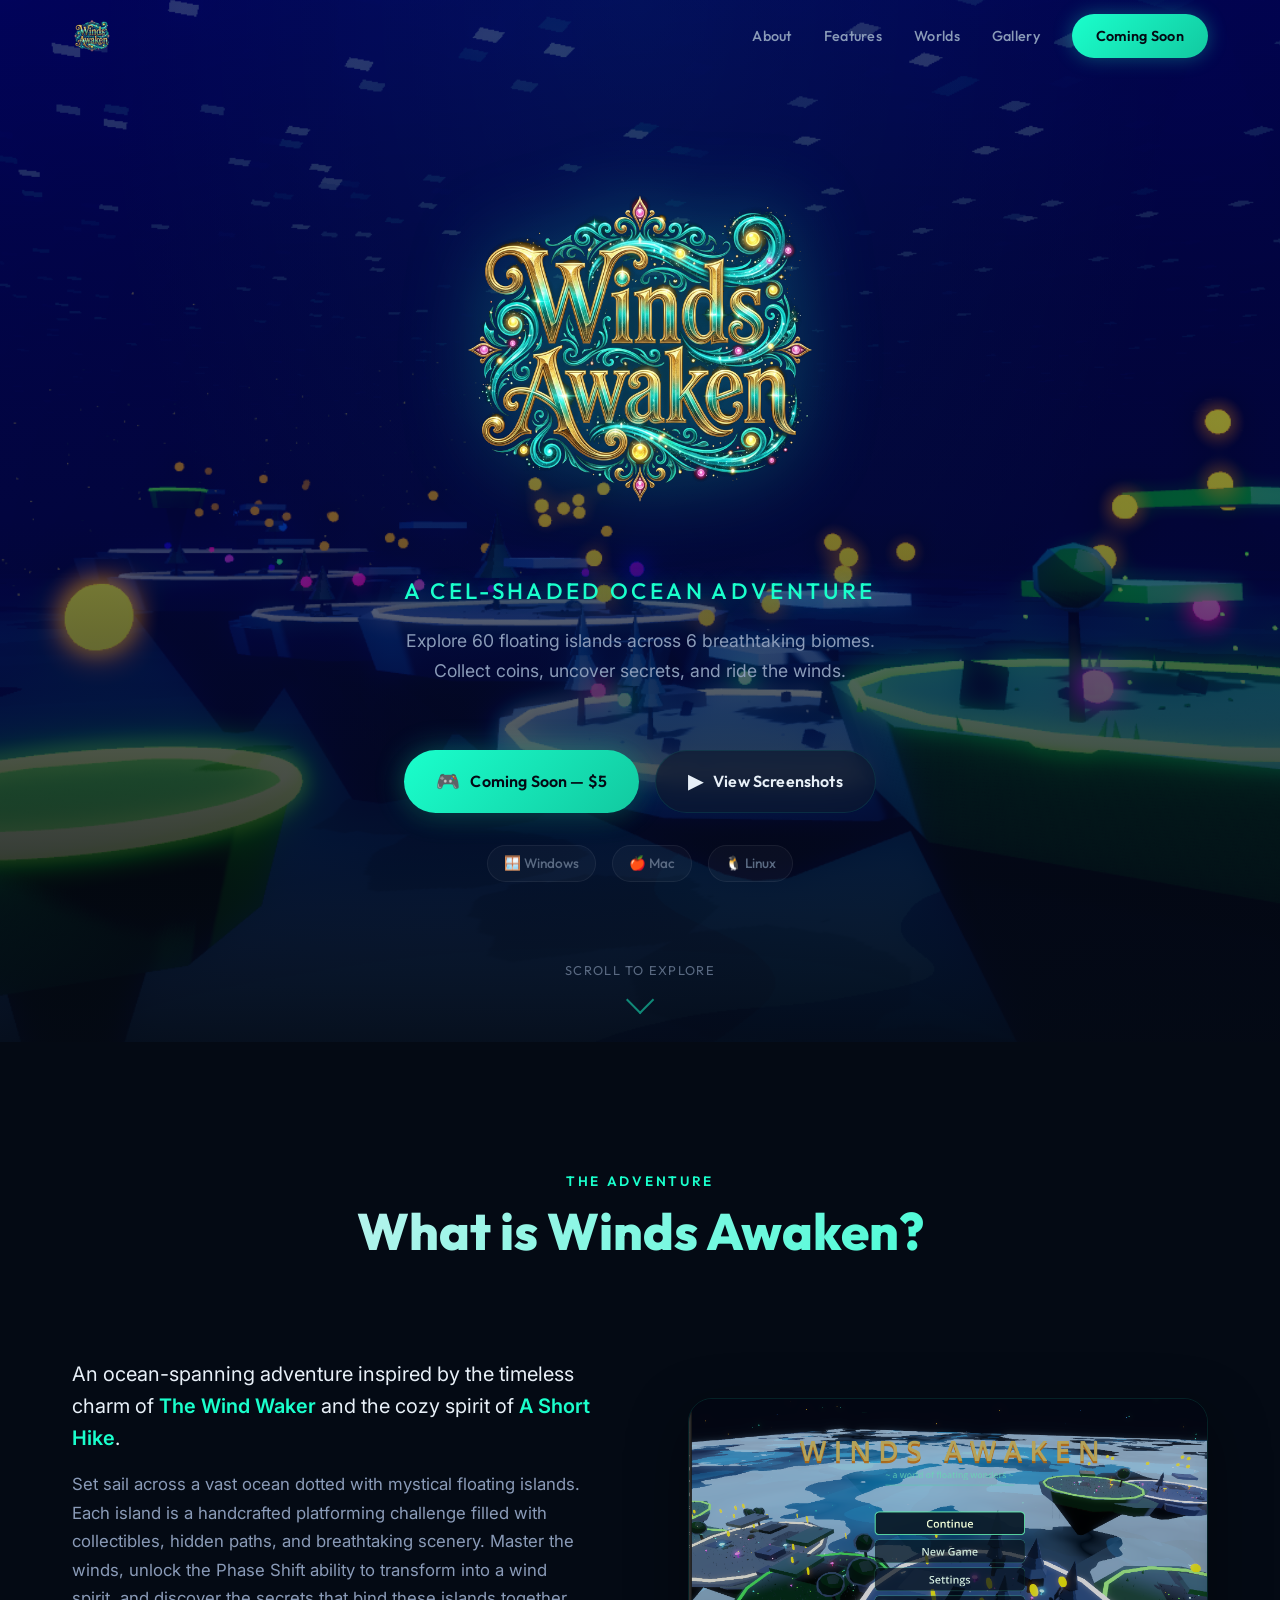
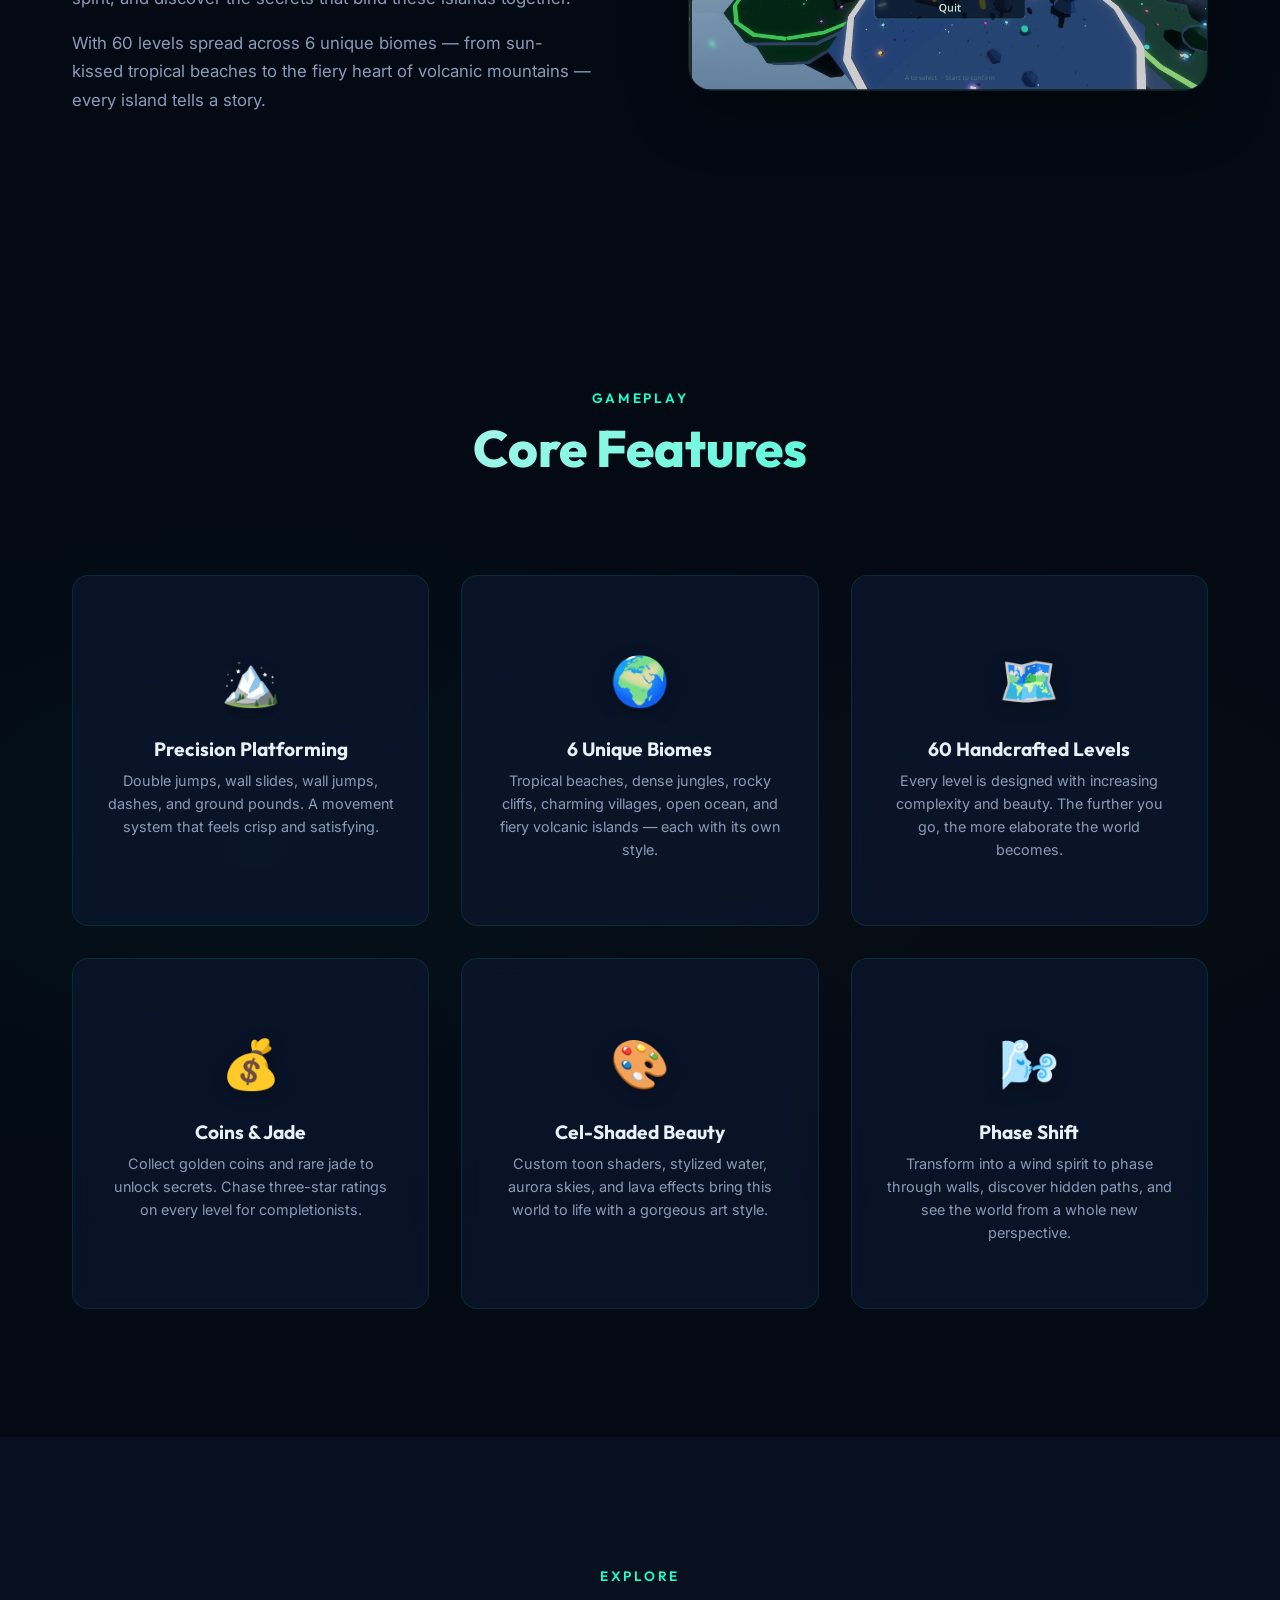
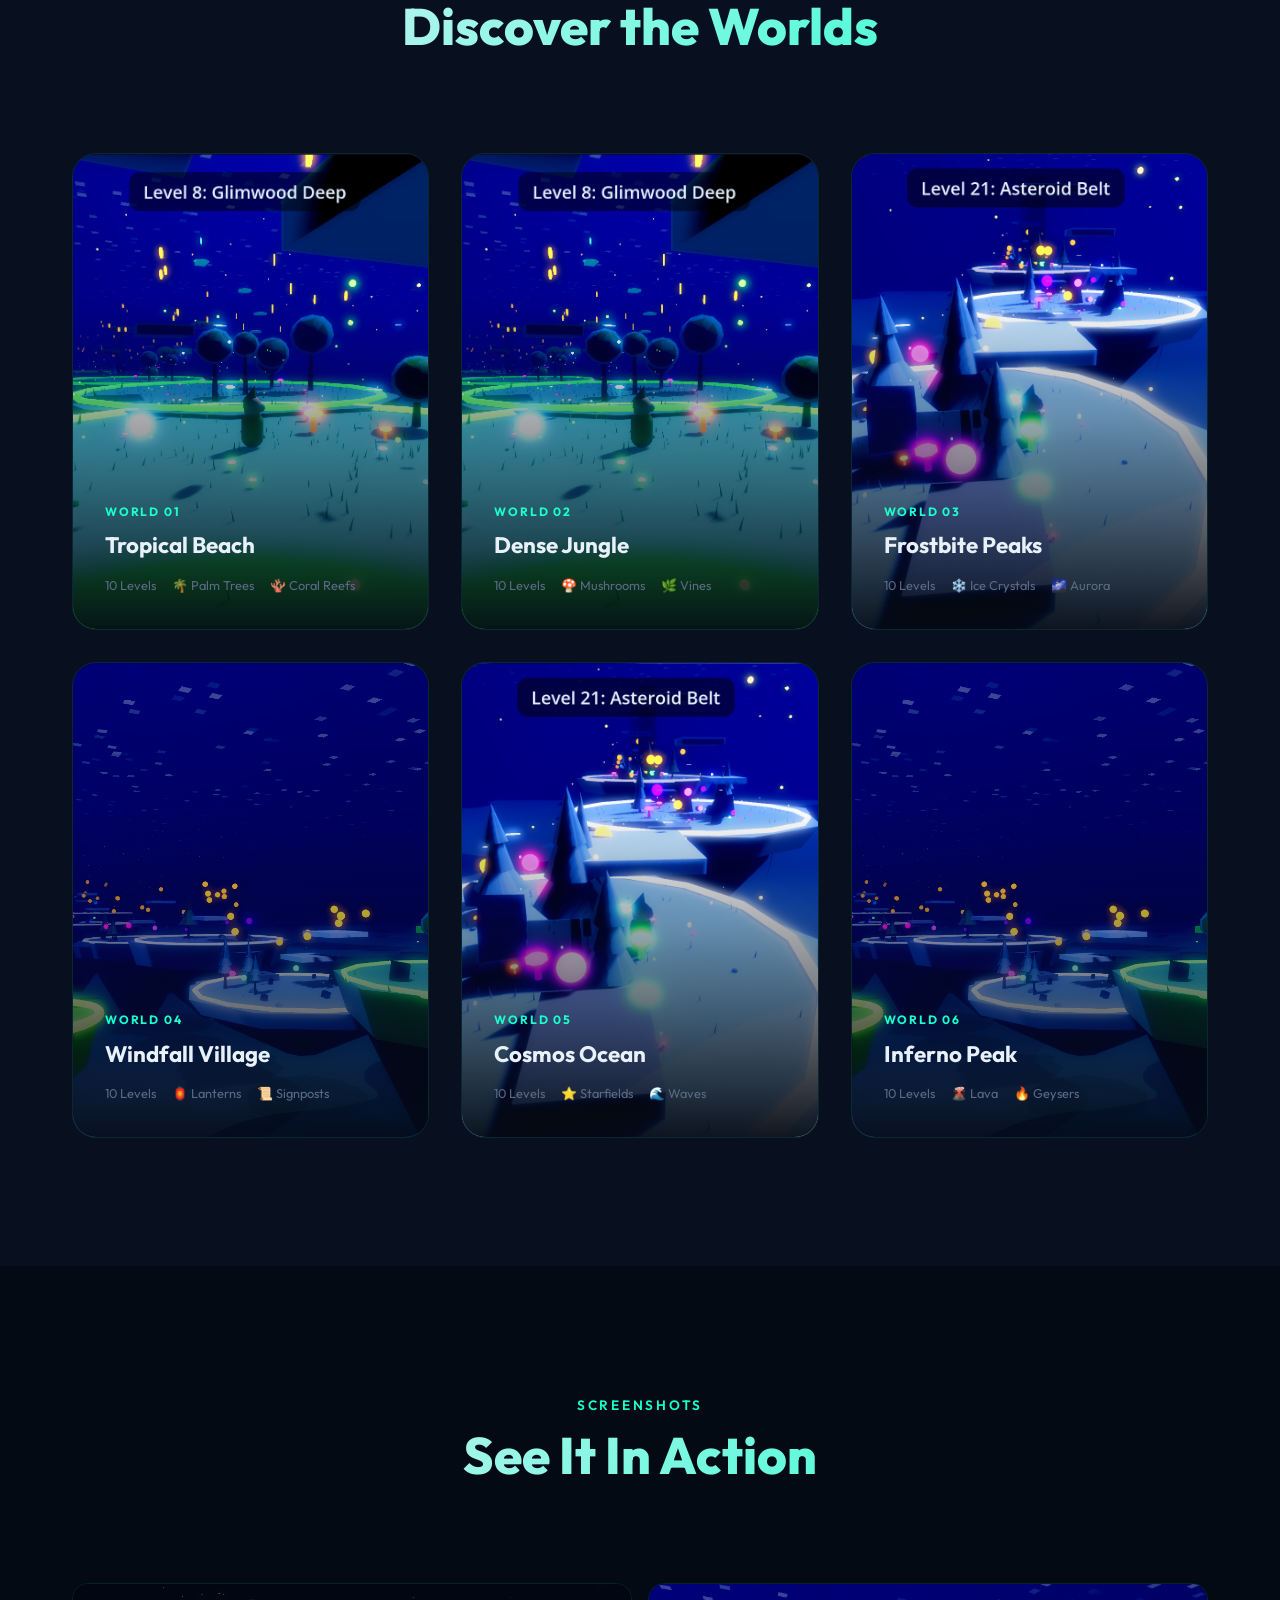
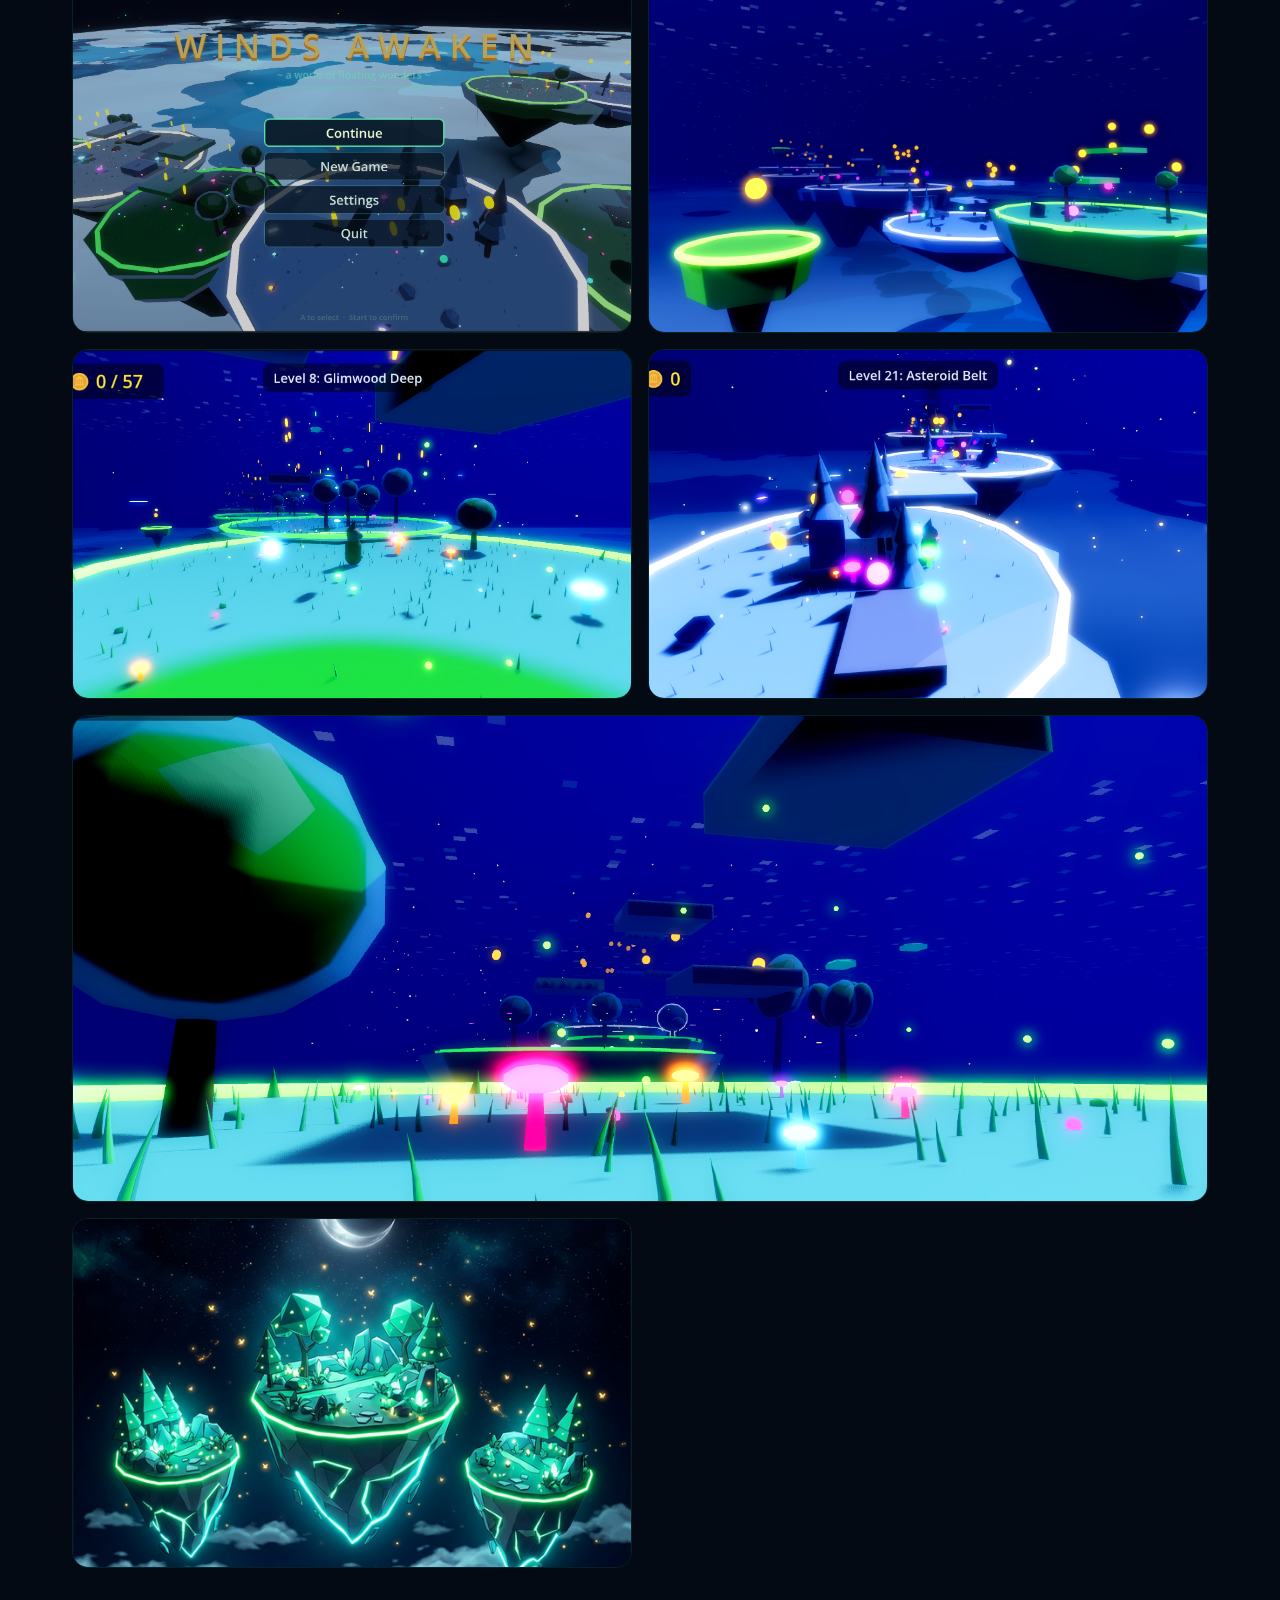
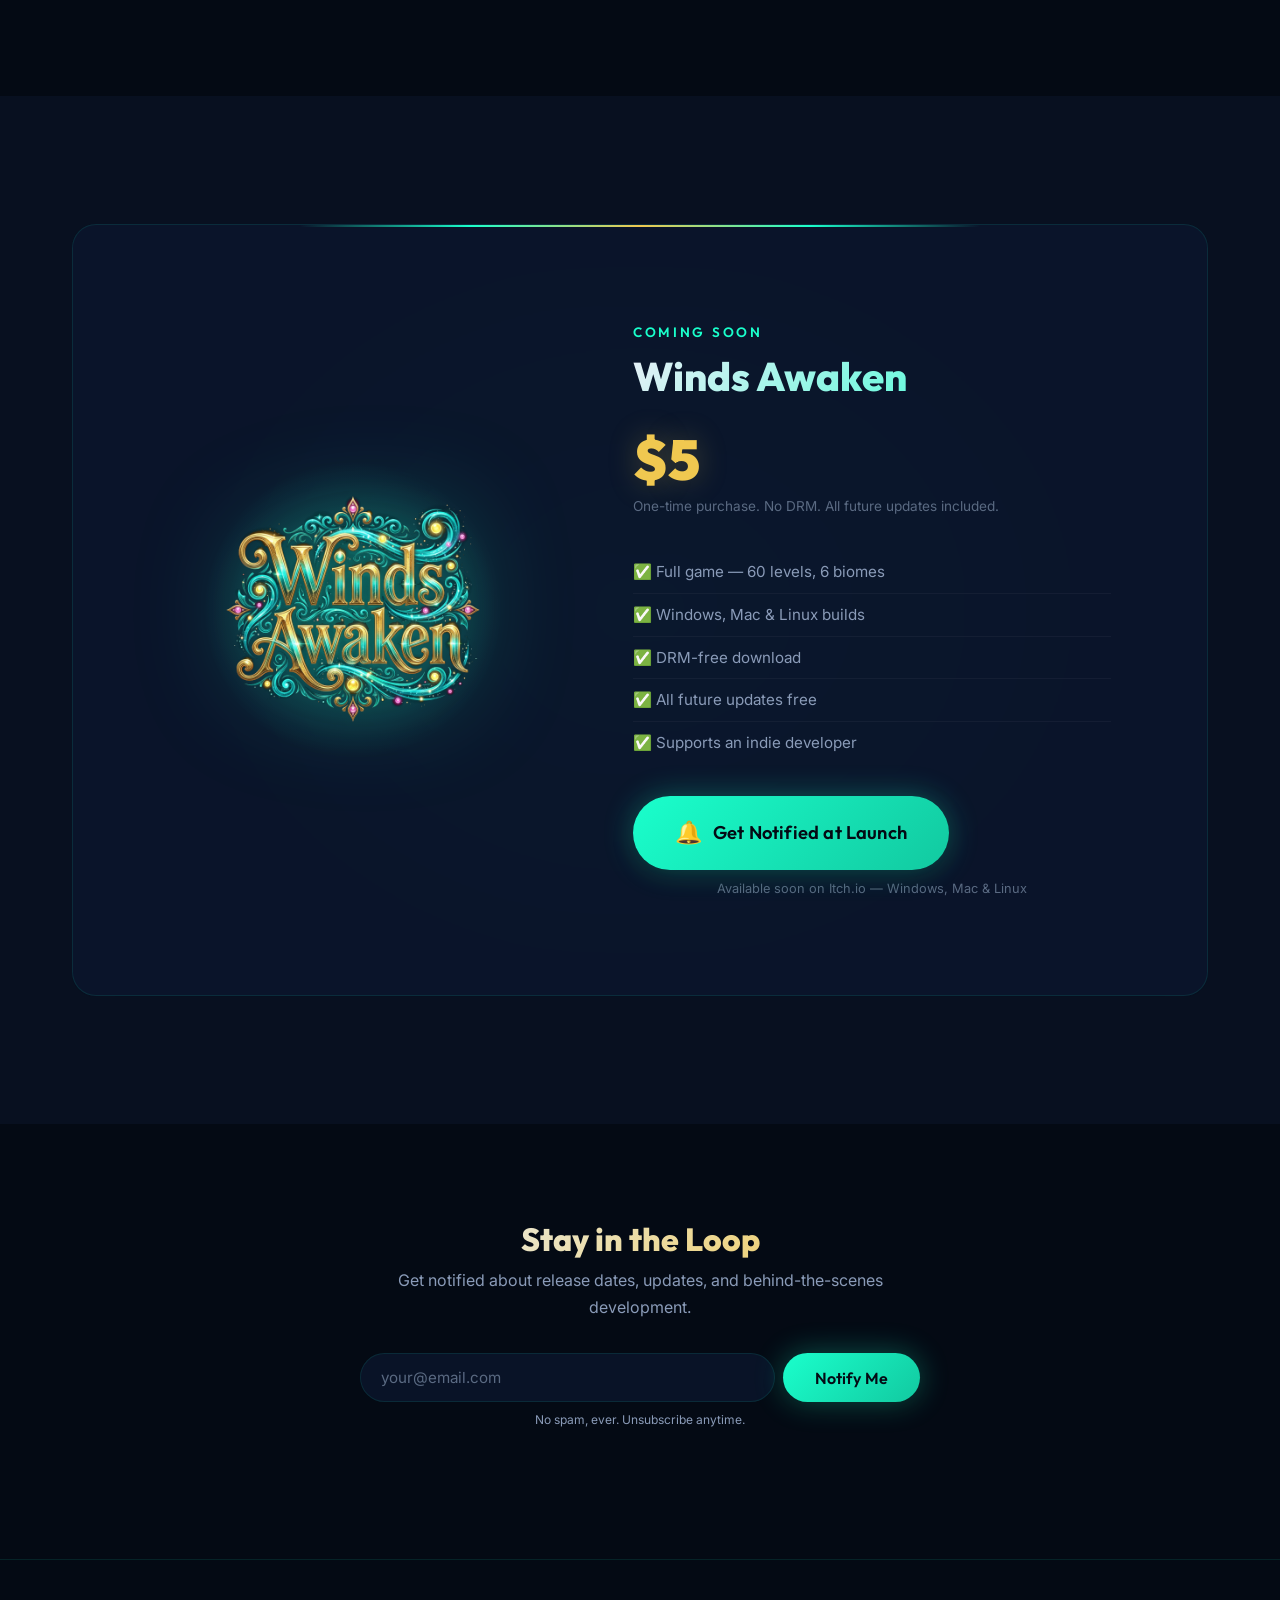
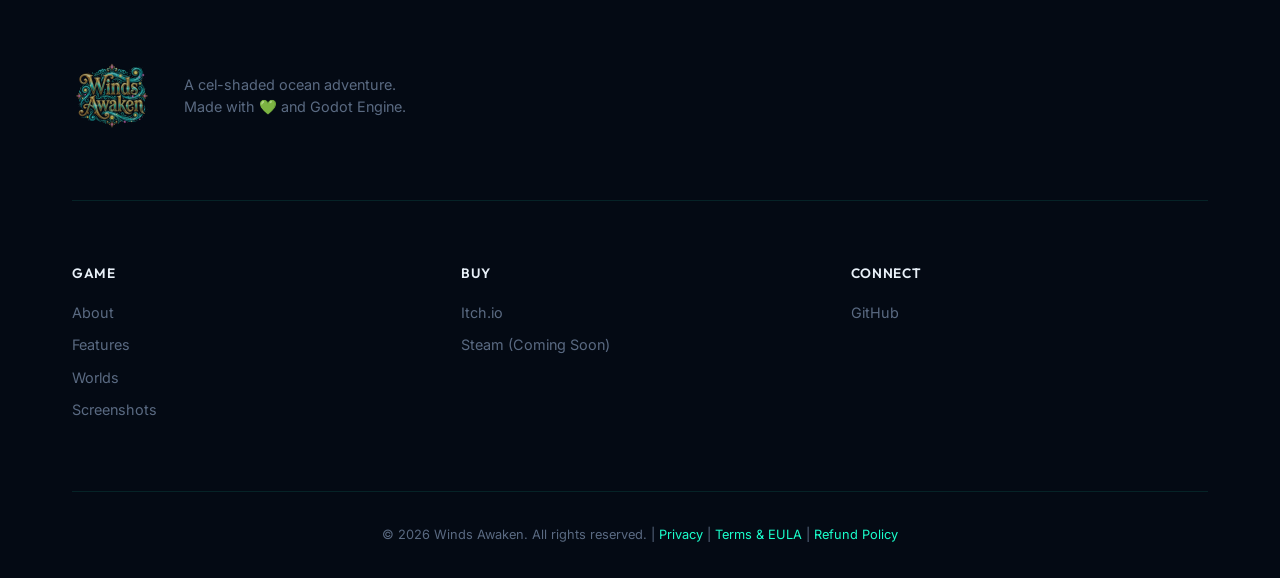
==== commit 13a400ed: "Add bioluminescent night scene screenshot to gallery, fix gallery layout" ====
--- a/index.html
+++ b/index.html
@@ -266,18 +266,23 @@
                     <img src="images/image2.png" alt="Floating Islands Overview" loading="lazy">
                     <div class="gallery-caption">Floating Islands — World Overview</div>
                 </div>
-                <img src="images/image.png" alt="Glimwood Deep — Level 8" loading="lazy">
-                <div class="gallery-caption">Glimwood Deep — Level 8</div>
-            </div>
-            <div class="gallery-item" id="gallery-4">
-                <img src="images/3.png" alt="Asteroid Belt — Level 21" loading="lazy">
-                <div class="gallery-caption">Asteroid Belt — Level 21</div>
-            </div>
-            <div class="gallery-item gallery-wide" id="gallery-5">
-                <img src="images/menu_bg.png" alt="Winds Awaken — Title Screen View" loading="lazy">
-                <div class="gallery-caption">The World of Winds Awaken</div>
-            </div>
-        </div>
+                <div class="gallery-item" id="gallery-3">
+                    <img src="images/image.png" alt="Glimwood Deep — Level 8" loading="lazy">
+                    <div class="gallery-caption">Glimwood Deep — Level 8</div>
+                </div>
+                <div class="gallery-item" id="gallery-4">
+                    <img src="images/3.png" alt="Asteroid Belt — Level 21" loading="lazy">
+                    <div class="gallery-caption">Asteroid Belt — Level 21</div>
+                </div>
+                <div class="gallery-item gallery-wide" id="gallery-5">
+                    <img src="images/4.png" alt="Bioluminescent Island — Night Scene" loading="lazy">
+                    <div class="gallery-caption">Bioluminescent Island — Night Scene</div>
+                </div>
+                <div class="gallery-item" id="gallery-6">
+                    <img src="images/menu_bg.png" alt="Winds Awaken — Title Screen View" loading="lazy">
+                    <div class="gallery-caption">The World of Winds Awaken</div>
+                </div>
+            </div>
         </div>
     </section>
 
